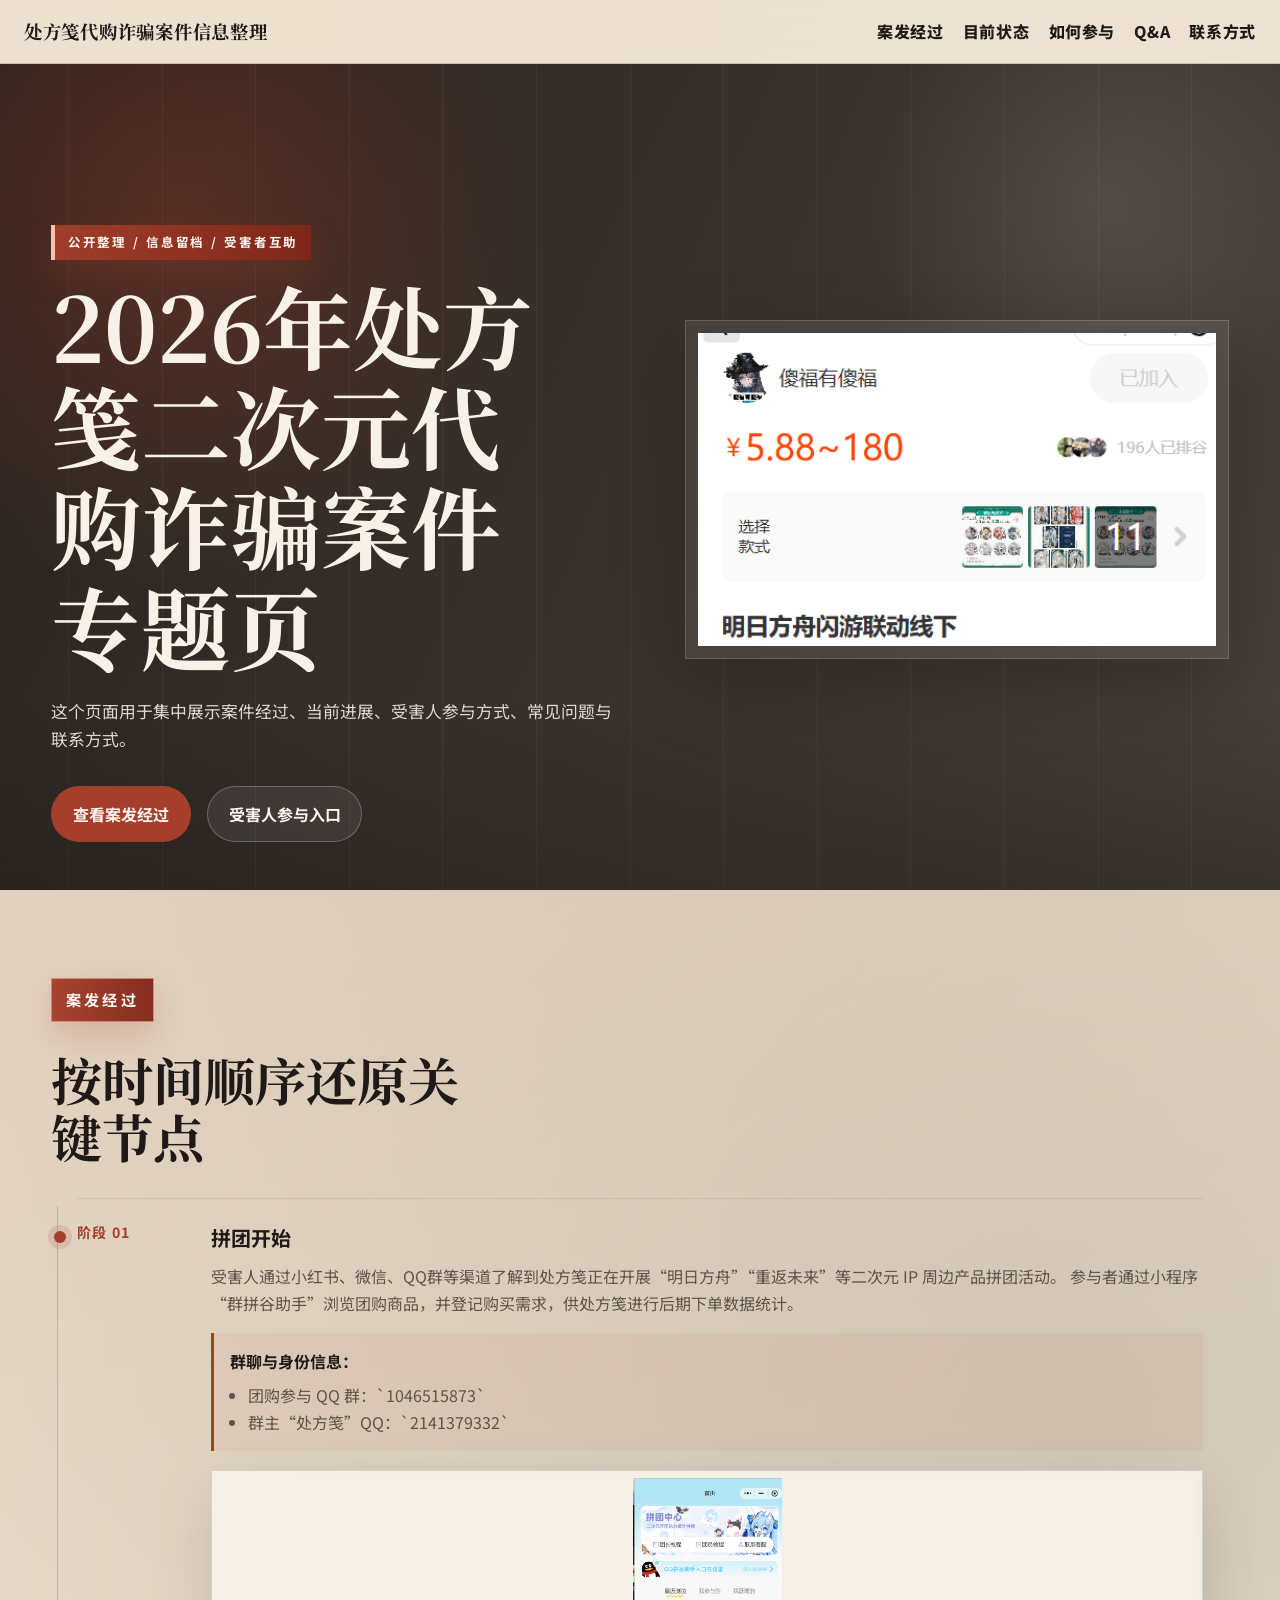
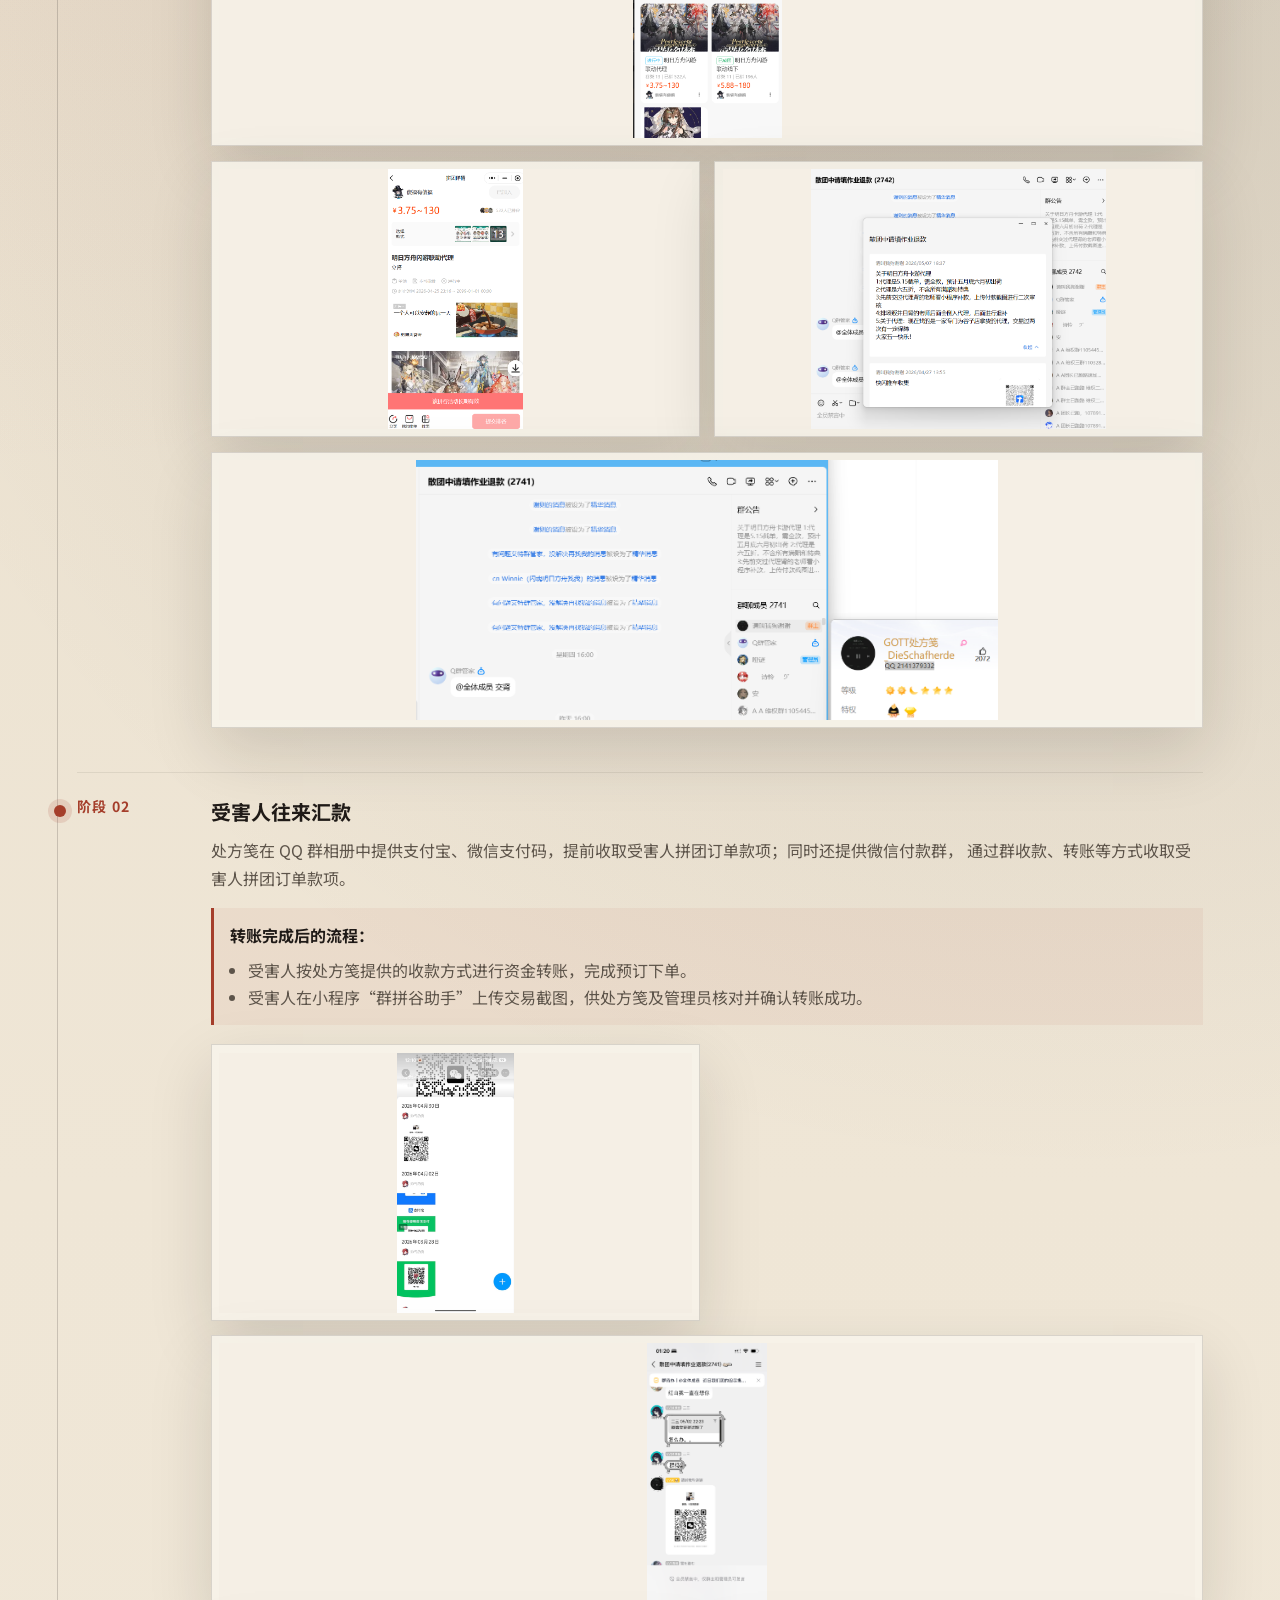
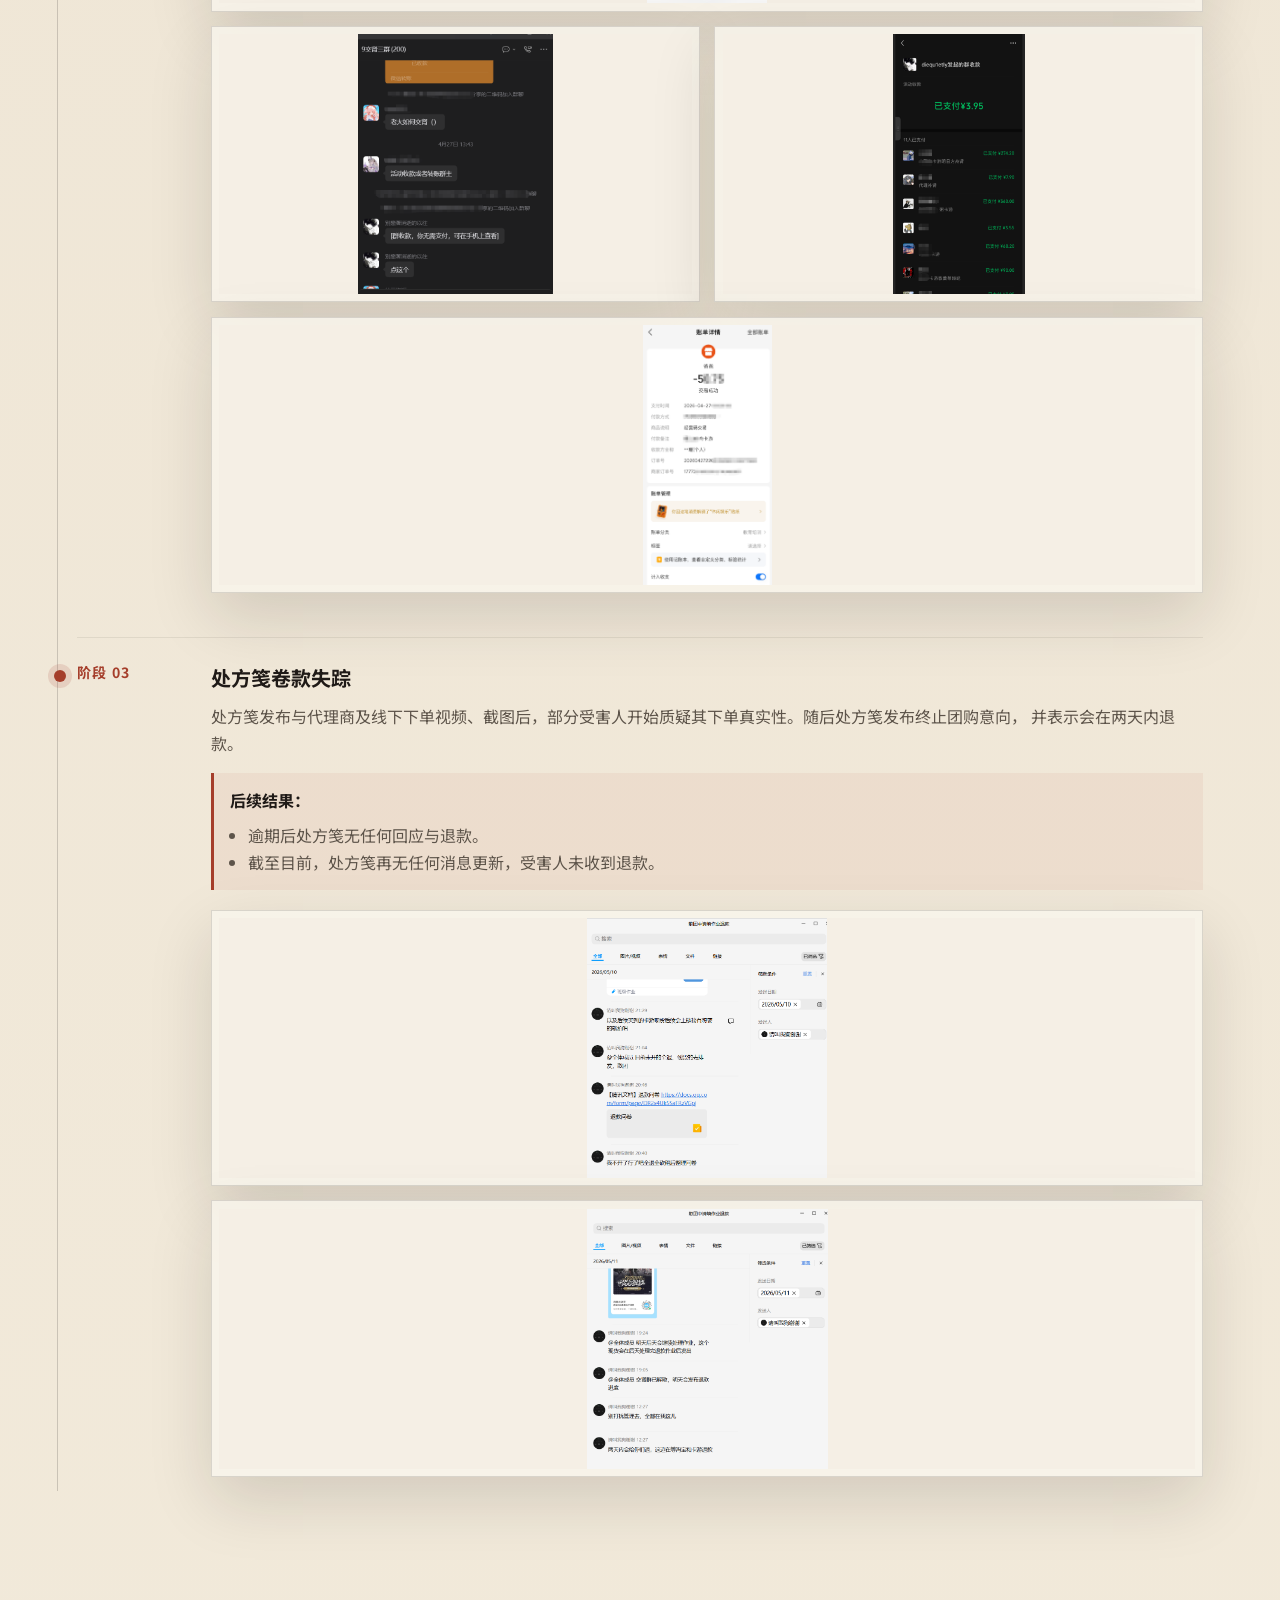
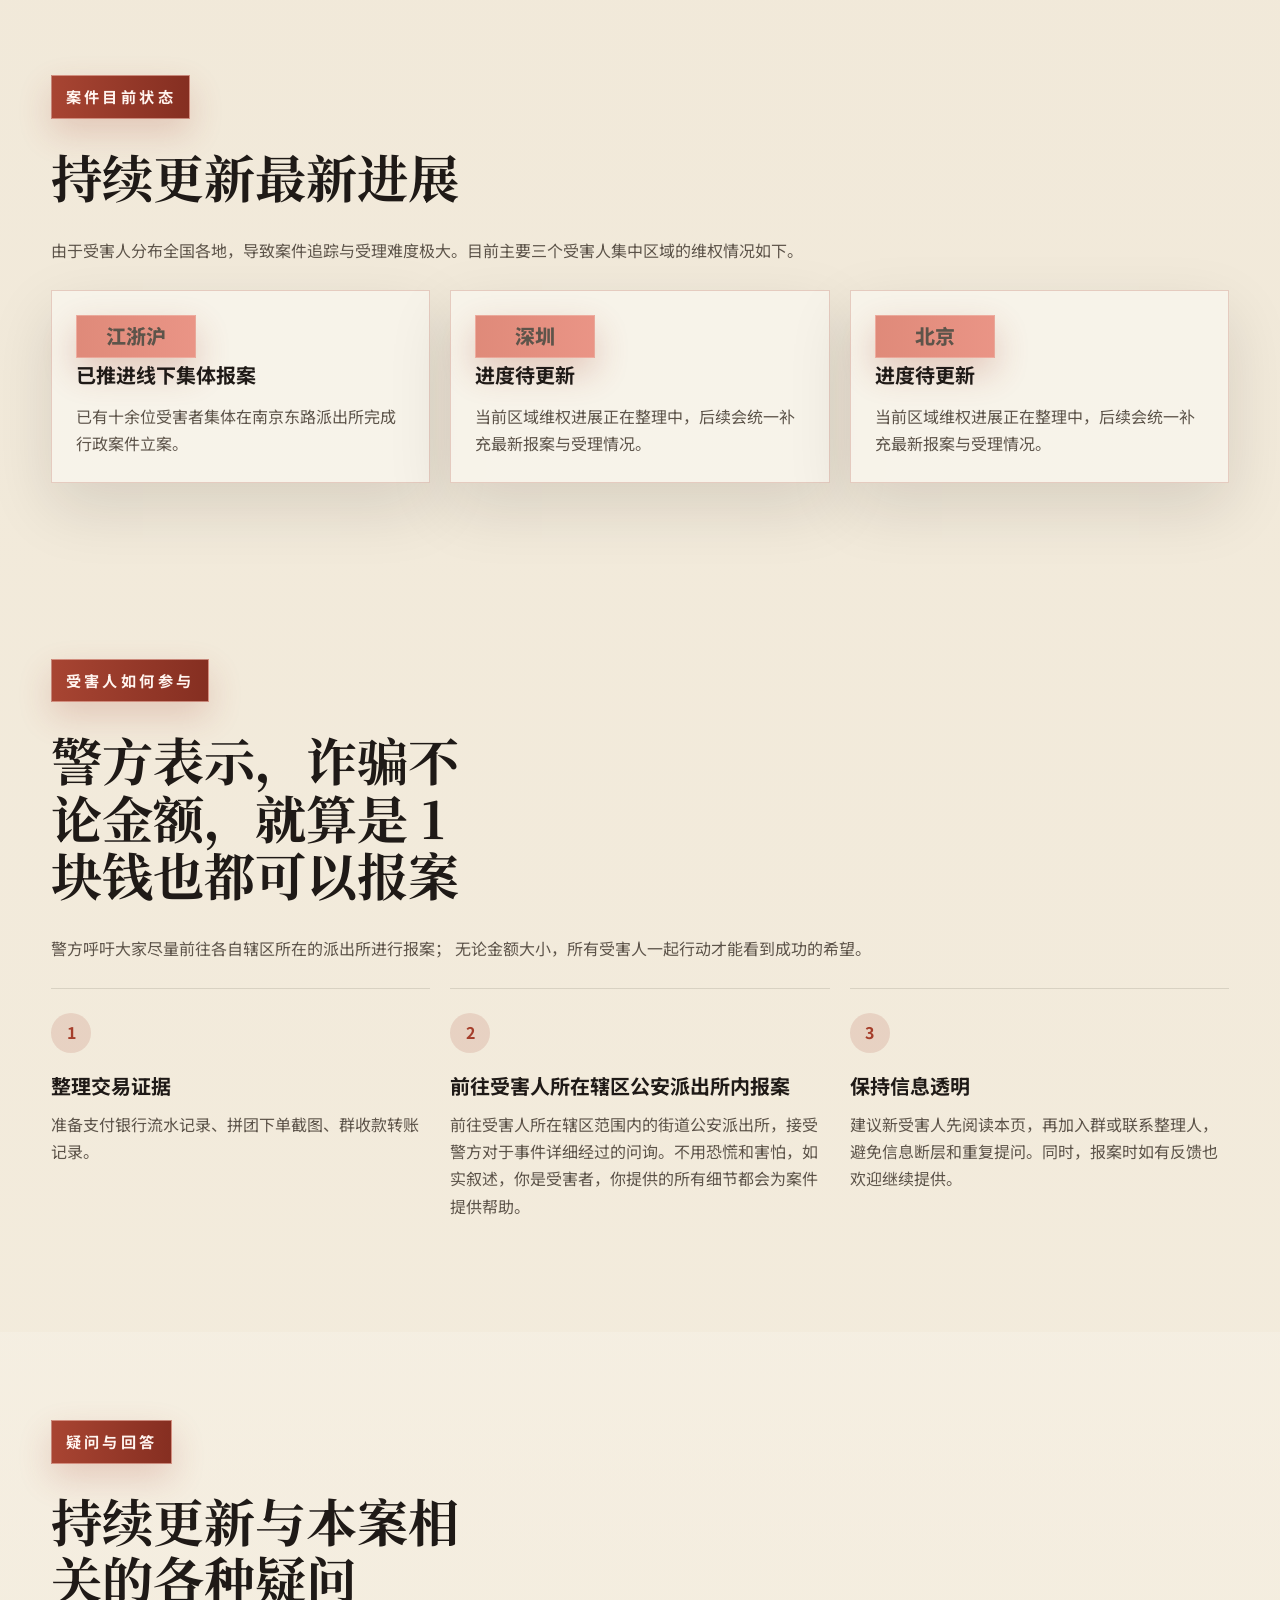
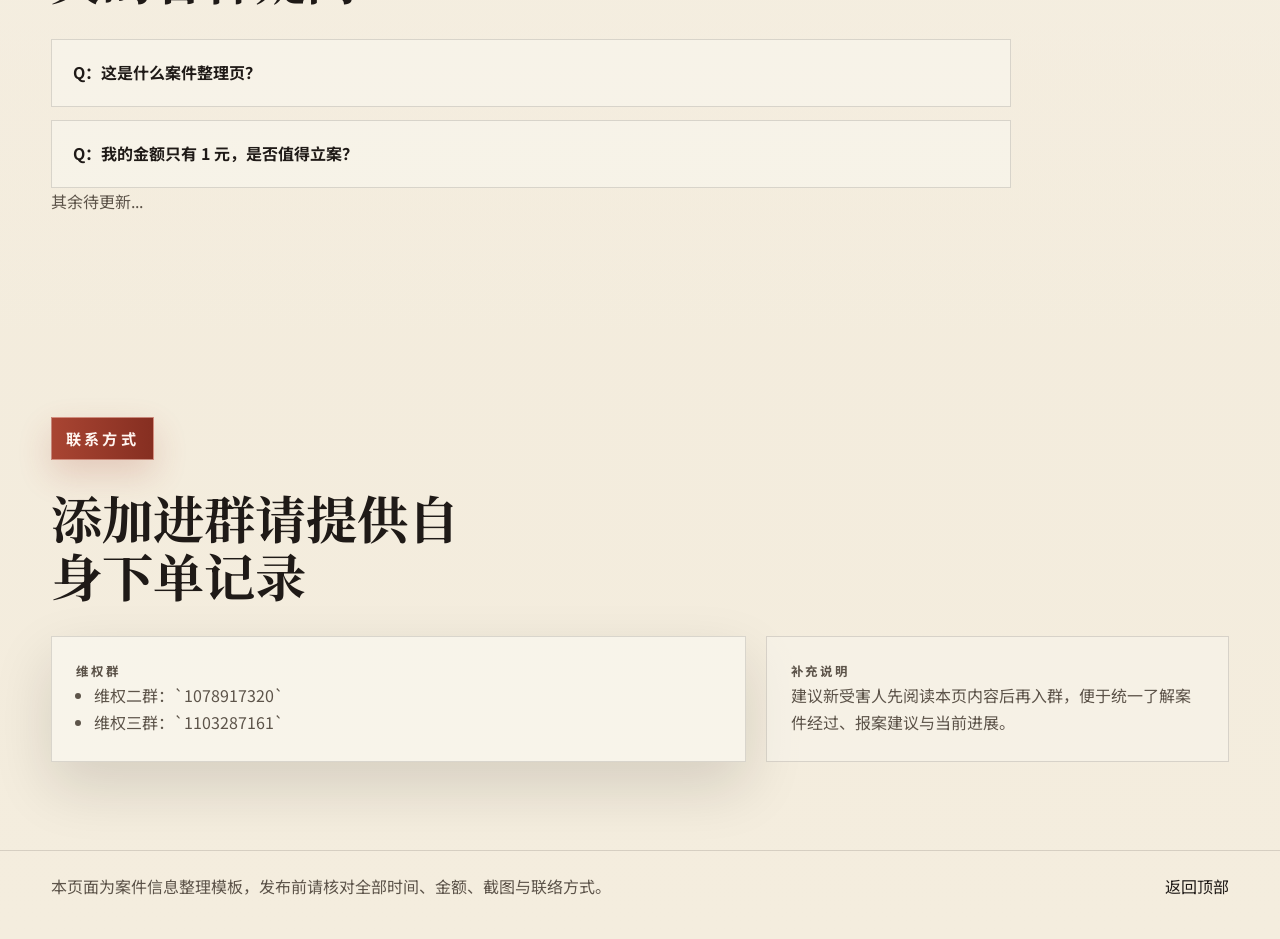
==== index.html @ fe62fe28 "publish case website" ====
<!DOCTYPE html>
<html lang="zh-CN">
<head>
  <meta charset="UTF-8">
  <meta name="viewport" content="width=device-width, initial-scale=1.0">
  <title>2026年处方笺二次元代购诈骗案件专题页</title>
  <meta
    name="description"
    content="用于公开整理案件经过、案件状态、受害人参与方式、常见问题与联系方式的专题网站。"
  >
  <link rel="preconnect" href="https://fonts.googleapis.com">
  <link rel="preconnect" href="https://fonts.gstatic.com" crossorigin>
  <link
    href="https://fonts.googleapis.com/css2?family=Noto+Serif+SC:wght@500;700&family=Noto+Sans+SC:wght@400;500;700&display=swap"
    rel="stylesheet"
  >
  <link rel="stylesheet" href="./styles.css">
</head>
<body>
  <header class="site-header" id="top">
    <a class="brand" href="#hero">处方笺代购诈骗案件信息整理</a>
    <button class="nav-toggle" type="button" aria-expanded="false" aria-controls="site-nav">
      <span></span>
      <span></span>
    </button>
    <nav class="site-nav" id="site-nav" aria-label="主导航">
      <a href="#timeline">案发经过</a>
      <a href="#status">目前状态</a>
      <a href="#join">如何参与</a>
      <a href="#faq">Q&amp;A</a>
      <a href="#contact">联系方式</a>
    </nav>
  </header>

  <main>
    <section class="hero" id="hero">
      <div class="hero-overlay"></div>
      <div class="hero-content">
        <p class="eyebrow eyebrow-highlight">公开整理 / 信息留档 / 受害者互助</p>
        <h1>2026年处方笺二次元代购诈骗案件专题页</h1>
        <p class="hero-text">
          这个页面用于集中展示案件经过、当前进展、受害人参与方式、常见问题与联系方式。
        </p>
        <div class="hero-actions">
          <a class="button button-primary" href="#timeline">查看案发经过</a>
          <a class="button button-secondary" href="#join">受害人参与入口</a>
        </div>
      </div>
      <div class="hero-aside hero-image-wrap">
        <figure class="hero-image-frame">
          <img src="./img/head.png" alt="处方笺代购诈骗案件首页主视觉图">
        </figure>
      </div>
    </section>

    <section class="section" id="timeline">
      <div class="section-head">
        <p class="section-kicker">案发经过</p>
        <h2>按时间顺序还原关键节点</h2>
      </div>
      <div class="timeline">
        <article class="timeline-item">
          <div class="timeline-date">阶段 01</div>
          <div class="timeline-body">
            <h3>拼团开始</h3>
            <p>
              受害人通过小红书、微信、QQ群等渠道了解到处方笺正在开展“明日方舟”“重返未来”等二次元 IP 周边产品拼团活动。
              参与者通过小程序“群拼谷助手”浏览团购商品，并登记购买需求，供处方笺进行后期下单数据统计。
            </p>
            <div class="image-guide">
              <p>群聊与身份信息：</p>
              <ul>
                <li>团购参与 QQ 群：`1046515873`</li>
                <li>群主“处方笺”QQ：`2141379332`</li>
              </ul>
            </div>
            <div class="timeline-gallery">
              <figure class="timeline-figure wide">
                <img src="./img/timeline-stage1-01.png" alt="第一阶段拼团信息截图 1" class="zoomable-image">
              </figure>
              <figure class="timeline-figure">
                <img src="./img/timeline-stage1-01-02.png" alt="第一阶段拼团信息截图 2" class="zoomable-image">
              </figure>
              <figure class="timeline-figure">
                <img src="./img/timeline-stage1-01-03.png" alt="第一阶段拼团信息截图 3" class="zoomable-image">
              </figure>
              <figure class="timeline-figure wide">
                <img src="./img/timeline-stage1-04.png" alt="第一阶段拼团信息截图 4" class="zoomable-image">
              </figure>
            </div>
          </div>
        </article>
        <article class="timeline-item">
          <div class="timeline-date">阶段 02</div>
          <div class="timeline-body">
            <h3>受害人往来汇款</h3>
            <p>
              处方笺在 QQ 群相册中提供支付宝、微信支付码，提前收取受害人拼团订单款项；同时还提供微信付款群，
              通过群收款、转账等方式收取受害人拼团订单款项。
            </p>
            <div class="image-guide">
              <p>转账完成后的流程：</p>
              <ul>
                <li>受害人按处方笺提供的收款方式进行资金转账，完成预订下单。</li>
                <li>受害人在小程序“群拼谷助手”上传交易截图，供处方笺及管理员核对并确认转账成功。</li>
              </ul>
            </div>
            <div class="timeline-gallery">
              <figure class="timeline-figure">
                <img src="./img/timeline-stage2-00.jpg" alt="第二阶段收款方式截图 1" class="zoomable-image">
              </figure>
              <figure class="timeline-figure wide">
                <img src="./img/timeline-stage2-a.png" alt="第二阶段收款方式截图 2" class="zoomable-image">
              </figure>
              <figure class="timeline-figure">
                <img src="./img/timeline-stage2-01.png" alt="第二阶段收款方式截图 3" class="zoomable-image">
              </figure>
              <figure class="timeline-figure">
                <img src="./img/timeline-stage2-02.png" alt="第二阶段收款方式截图 4" class="zoomable-image">
              </figure>
              <figure class="timeline-figure wide">
                <img src="./img/timeline-stage2-03.png" alt="第二阶段收款方式截图 5" class="zoomable-image">
              </figure>
            </div>
          </div>
        </article>
        <article class="timeline-item">
          <div class="timeline-date">阶段 03</div>
          <div class="timeline-body">
            <h3>处方笺卷款失踪</h3>
            <p>
              处方笺发布与代理商及线下下单视频、截图后，部分受害人开始质疑其下单真实性。随后处方笺发布终止团购意向，
              并表示会在两天内退款。
            </p>
            <div class="image-guide">
              <p>后续结果：</p>
              <ul>
                <li>逾期后处方笺无任何回应与退款。</li>
                <li>截至目前，处方笺再无任何消息更新，受害人未收到退款。</li>
              </ul>
            </div>
            <div class="timeline-gallery">
              <figure class="timeline-figure wide">
                <img src="./img/timeline-stage3-01.png" alt="第三阶段说明截图 1" class="zoomable-image">
              </figure>
              <figure class="timeline-figure wide">
                <img src="./img/timeline-stage3-02.png" alt="第三阶段说明截图 2" class="zoomable-image">
              </figure>
            </div>
          </div>
        </article>
      </div>
    </section>

    <section class="section status-section" id="status">
      <div class="section-head">
        <p class="section-kicker">案件目前状态</p>
        <h2>持续更新最新进展</h2>
      </div>
      <p class="status-intro">
        由于受害人分布全国各地，导致案件追踪与受理难度极大。目前主要三个受害人集中区域的维权情况如下。
      </p>
      <div class="status-grid">
        <article class="status-card">
          <p class="status-region">江浙沪</p>
          <h3>已推进线下集体报案</h3>
          <p>已有十余位受害者集体在南京东路派出所完成行政案件立案。</p>
        </article>
        <article class="status-card">
          <p class="status-region">深圳</p>
          <h3>进度待更新</h3>
          <p>当前区域维权进展正在整理中，后续会统一补充最新报案与受理情况。</p>
        </article>
        <article class="status-card">
          <p class="status-region">北京</p>
          <h3>进度待更新</h3>
          <p>当前区域维权进展正在整理中，后续会统一补充最新报案与受理情况。</p>
        </article>
      </div>
    </section>

    <section class="section" id="join">
      <div class="section-head">
        <p class="section-kicker">受害人如何参与</p>
        <h2>警方表示，诈骗不论金额，就算是 1 块钱也都可以报案</h2>
      </div>
      <p class="join-intro">
        警方呼吁大家尽量前往各自辖区所在的派出所进行报案；
        无论金额大小，所有受害人一起行动才能看到成功的希望。
      </p>
      <div class="steps">
        <article class="step-item">
          <span>1</span>
          <h3>整理交易证据</h3>
          <p>准备支付银行流水记录、拼团下单截图、群收款转账记录。</p>
        </article>
        <article class="step-item">
          <span>2</span>
          <h3>前往受害人所在辖区公安派出所内报案</h3>
          <p>前往受害人所在辖区范围内的街道公安派出所，接受警方对于事件详细经过的问询。不用恐慌和害怕，如实叙述，你是受害者，你提供的所有细节都会为案件提供帮助。</p>
        </article>
        <article class="step-item">
          <span>3</span>
          <h3>保持信息透明</h3>
          <p>建议新受害人先阅读本页，再加入群或联系整理人，避免信息断层和重复提问。同时，报案时如有反馈也欢迎继续提供。</p>
        </article>
      </div>
    </section>

    <section class="section faq-section" id="faq">
      <div class="section-head">
        <p class="section-kicker">疑问与回答</p>
        <h2>持续更新与本案相关的各种疑问</h2>
      </div>
      <div class="faq-list">
        <details>
          <summary>Q：这是什么案件整理页？</summary>
          <p>A：这是一个集中整理信息的页面，用来说明案件经过、进展和参与方式，不代替正式法律意见。</p>
        </details>
        <details>
          <summary>Q：我的金额只有 1 元，是否值得立案？</summary>
          <p>A：警方说诈骗不论金额，就算是 1 块钱也都可以，诈骗不论金额都可以行政立案。后续证据充足可以立刑事。</p>
        </details>
      </div>
      <p class="faq-note">其余待更新...</p>
    </section>

    <section class="section contact-section" id="contact">
      <div class="section-head">
        <p class="section-kicker">联系方式</p>
        <h2>添加进群请提供自身下单记录</h2>
      </div>
      <div class="contact-layout">
        <div class="contact-block">
          <p class="contact-label">维权群</p>
          <ul class="contact-list">
            <li>维权二群：`1078917320`</li>
            <li>维权三群：`1103287161`</li>
          </ul>
        </div>
        <div class="contact-block subtle">
          <p class="contact-label">补充说明</p>
          <p>
            建议新受害人先阅读本页内容后再入群，便于统一了解案件经过、报案建议与当前进展。
          </p>
        </div>
      </div>
    </section>
  </main>

  <footer class="site-footer">
    <p>本页面为案件信息整理模板，发布前请核对全部时间、金额、截图与联络方式。</p>
    <a href="#top">返回顶部</a>
  </footer>

  <div class="lightbox" id="lightbox" aria-hidden="true">
    <button class="lightbox-close" type="button" aria-label="关闭图片预览">×</button>
    <img class="lightbox-image" src="" alt="">
  </div>

  <script src="./script.js"></script>
</body>
</html>
---- styles.css ----
:root {
  --bg: #efe6d6;
  --paper: rgba(249, 245, 236, 0.88);
  --paper-strong: #f6f0e4;
  --ink: #1f1a17;
  --muted: #5d544a;
  --line: rgba(31, 26, 23, 0.14);
  --accent: #a53e2b;
  --accent-soft: rgba(165, 62, 43, 0.14);
  --shadow: 0 24px 60px rgba(27, 20, 15, 0.14);
}

* {
  box-sizing: border-box;
}

html {
  scroll-behavior: smooth;
}

body {
  margin: 0;
  font-family: "Noto Sans SC", sans-serif;
  color: var(--ink);
  background:
    radial-gradient(circle at top left, rgba(165, 62, 43, 0.14), transparent 28%),
    radial-gradient(circle at 85% 20%, rgba(31, 26, 23, 0.12), transparent 22%),
    linear-gradient(180deg, #e7dcc8 0%, var(--bg) 38%, #f4edde 100%);
  line-height: 1.7;
}

body.menu-open {
  overflow: hidden;
}

a {
  color: inherit;
  text-decoration: none;
}

.site-header {
  position: sticky;
  top: 0;
  z-index: 20;
  display: flex;
  align-items: center;
  justify-content: space-between;
  padding: 1rem 1.5rem;
  backdrop-filter: blur(16px);
  background: rgba(239, 230, 214, 0.8);
  border-bottom: 1px solid var(--line);
}

.brand {
  font-family: "Noto Serif SC", serif;
  font-size: 1.15rem;
  font-weight: 700;
  letter-spacing: 0.04em;
}

.site-nav {
  display: flex;
  gap: 1.2rem;
  font-size: 1rem;
  color: var(--ink);
}

.site-nav a {
  position: relative;
  font-weight: 800;
  letter-spacing: 0.04em;
}

.site-nav a::after {
  content: "";
  position: absolute;
  left: 0;
  bottom: -0.35rem;
  width: 100%;
  height: 1px;
  background: var(--accent);
  transform: scaleX(0);
  transform-origin: left;
  transition: transform 0.25s ease;
}

.site-nav a:hover::after,
.site-nav a:focus-visible::after {
  transform: scaleX(1);
}

.nav-toggle {
  display: none;
  width: 3rem;
  height: 3rem;
  padding: 0.8rem;
  border: 1px solid var(--line);
  border-radius: 999px;
  background: rgba(246, 240, 228, 0.8);
}

.nav-toggle span {
  display: block;
  width: 100%;
  height: 2px;
  background: var(--ink);
}

.nav-toggle span + span {
  margin-top: 0.45rem;
}

.hero {
  position: relative;
  display: grid;
  grid-template-columns: minmax(0, 1.05fr) minmax(320px, 0.95fr);
  min-height: calc(100svh - 74px);
  padding: 4.5rem 4vw 3rem;
  gap: 2rem;
  overflow: hidden;
}

.hero::before {
  content: "";
  position: absolute;
  inset: 0;
  background:
    radial-gradient(circle at 15% 20%, rgba(165, 62, 43, 0.36), transparent 28%),
    radial-gradient(circle at 85% 18%, rgba(246, 240, 228, 0.1), transparent 18%),
    repeating-linear-gradient(
      90deg,
      rgba(246, 240, 228, 0.05) 0,
      rgba(246, 240, 228, 0.05) 1px,
      transparent 1px,
      transparent 90px
    ),
    linear-gradient(115deg, rgba(31, 26, 23, 0.96), rgba(31, 26, 23, 0.78));
  transform: scale(1.04);
}

.hero-overlay {
  position: absolute;
  inset: auto 0 0;
  height: 12rem;
  background: linear-gradient(180deg, transparent, rgba(31, 26, 23, 0.38));
  z-index: 1;
}

.hero-content,
.hero-aside {
  position: relative;
  z-index: 2;
}

.hero-content {
  align-self: end;
  max-width: 44rem;
  color: #f7f1e8;
}

.eyebrow,
.section-kicker,
.panel-label,
.status-label,
.contact-label {
  margin: 0 0 0.9rem;
  font-size: 0.78rem;
  font-weight: 700;
  letter-spacing: 0.22em;
  text-transform: uppercase;
}

.eyebrow-highlight {
  display: inline-flex;
  align-items: center;
  padding: 0.45rem 0.8rem;
  color: #fff4ef;
  background: linear-gradient(90deg, rgba(165, 62, 43, 0.95), rgba(129, 39, 25, 0.95));
  border-left: 4px solid #f2c2b5;
  box-shadow: 0 14px 34px rgba(165, 62, 43, 0.24);
}

.hero h1,
.section h2 {
  margin: 0;
  font-family: "Noto Serif SC", serif;
  font-weight: 700;
  line-height: 1.12;
}

.hero h1 {
  max-width: 10ch;
  font-size: clamp(2.8rem, 7vw, 5.8rem);
}

.hero-text {
  max-width: 36rem;
  margin: 1.3rem 0 0;
  font-size: 1.05rem;
  color: rgba(247, 241, 232, 0.88);
}

.hero-actions {
  display: flex;
  flex-wrap: wrap;
  gap: 1rem;
  margin-top: 2rem;
}

.button {
  display: inline-flex;
  align-items: center;
  justify-content: center;
  min-height: 3rem;
  padding: 0.85rem 1.3rem;
  border-radius: 999px;
  border: 1px solid transparent;
  font-weight: 700;
  transition:
    transform 0.22s ease,
    background 0.22s ease,
    border-color 0.22s ease;
}

.button:hover,
.button:focus-visible {
  transform: translateY(-2px);
}

.button-primary {
  background: var(--accent);
  color: #fff4ef;
}

.button-secondary {
  background: rgba(255, 255, 255, 0.08);
  color: #fff4ef;
  border-color: rgba(255, 255, 255, 0.24);
}

.hero-aside {
  display: flex;
  align-items: end;
  justify-content: end;
}

.hero-panel ul,
.contact-list {
  margin: 0;
  padding-left: 1.1rem;
}

.hero-image-wrap {
  align-items: center;
}

.hero-image-frame {
  width: min(100%, 34rem);
  margin: 0;
  padding: 0.75rem;
  background: rgba(247, 241, 232, 0.08);
  border: 1px solid rgba(247, 241, 232, 0.18);
  box-shadow: 0 28px 70px rgba(0, 0, 0, 0.22);
  backdrop-filter: blur(10px);
}

.hero-image-frame img {
  display: block;
  width: 100%;
  height: auto;
}

.section {
  padding: 5.5rem 4vw;
}

.section-head {
  display: grid;
  gap: 0.9rem;
  margin-bottom: 2rem;
}

.section-kicker,
.status-label,
.contact-label {
  color: var(--accent);
}

.section-kicker {
  display: inline-flex;
  align-items: center;
  width: fit-content;
  padding: 0.5rem 0.85rem;
  font-size: 0.95rem;
  color: #fff4ef;
  background: linear-gradient(90deg, rgba(165, 62, 43, 0.96), rgba(129, 39, 25, 0.96));
  border: 1px solid rgba(242, 194, 181, 0.6);
  box-shadow: 0 14px 34px rgba(165, 62, 43, 0.2);
}

.section h2 {
  max-width: 14ch;
  font-size: clamp(2rem, 4vw, 3.35rem);
}

.timeline {
  position: relative;
  display: grid;
  gap: 1.35rem;
  max-width: 72rem;
  padding-left: 1.6rem;
}

.timeline::before {
  content: "";
  position: absolute;
  left: 0.35rem;
  top: 0.5rem;
  bottom: 0.5rem;
  width: 1px;
  background: rgba(31, 26, 23, 0.18);
}

.timeline-item {
  position: relative;
  display: grid;
  grid-template-columns: 7rem minmax(0, 1fr);
  gap: 1.4rem;
  padding: 1.4rem 0;
  border-top: 1px solid rgba(31, 26, 23, 0.08);
}

.timeline-item::before {
  content: "";
  position: absolute;
  left: -1.43rem;
  top: 2rem;
  width: 0.75rem;
  height: 0.75rem;
  border-radius: 50%;
  background: var(--accent);
  box-shadow: 0 0 0 6px var(--accent-soft);
}

.timeline-date {
  font-size: 0.88rem;
  font-weight: 700;
  color: var(--accent);
  letter-spacing: 0.1em;
  text-transform: uppercase;
}

.timeline-body h3,
.status-card h3,
.step-item h3 {
  margin: 0 0 0.5rem;
  font-size: 1.25rem;
}

.timeline-body p,
.status-card p,
.step-item p,
.faq-list p,
.contact-block p,
.contact-list,
.site-footer p {
  margin: 0;
  color: var(--muted);
}

.status-intro,
.join-intro,
.faq-note {
  margin: 0 0 1.6rem;
  max-width: 64rem;
  color: var(--muted);
}

.image-guide {
  margin-top: 1rem;
  padding: 0.9rem 1rem;
  background: rgba(165, 62, 43, 0.06);
  border-left: 3px solid var(--accent);
}

.image-guide p {
  margin-bottom: 0.45rem;
  color: var(--ink);
  font-weight: 700;
}

.image-guide ul {
  margin: 0;
  padding-left: 1.1rem;
  color: var(--muted);
}

.timeline-gallery {
  display: grid;
  grid-template-columns: repeat(2, minmax(0, 1fr));
  gap: 0.9rem;
  margin-top: 1.2rem;
}

.timeline-figure {
  margin: 0;
  padding: 0.45rem;
  background: rgba(249, 245, 236, 0.86);
  border: 1px solid var(--line);
  box-shadow: var(--shadow);
}

.timeline-figure.wide {
  grid-column: 1 / -1;
}

.timeline-figure img {
  display: block;
  width: 100%;
  max-height: 260px;
  height: 100%;
  object-fit: contain;
  background: #f5efe5;
  cursor: zoom-in;
}

.lightbox {
  position: fixed;
  inset: 0;
  z-index: 50;
  display: flex;
  align-items: center;
  justify-content: center;
  padding: 1.5rem;
  background: rgba(15, 12, 10, 0.88);
  opacity: 0;
  pointer-events: none;
  transition: opacity 0.2s ease;
}

.lightbox.is-open {
  opacity: 1;
  pointer-events: auto;
}

.lightbox-image {
  display: block;
  max-width: min(1100px, 92vw);
  max-height: 88vh;
  width: auto;
  height: auto;
  box-shadow: 0 30px 80px rgba(0, 0, 0, 0.38);
}

.lightbox-close {
  position: absolute;
  top: 1rem;
  right: 1rem;
  width: 2.8rem;
  height: 2.8rem;
  border: 0;
  border-radius: 999px;
  background: rgba(255, 255, 255, 0.14);
  color: #fff;
  font-size: 1.8rem;
  line-height: 1;
  cursor: pointer;
}

.status-grid,
.steps,
.contact-layout {
  display: grid;
  gap: 1.25rem;
}

.status-grid {
  grid-template-columns: repeat(3, minmax(0, 1fr));
}

.status-card,
.contact-block,
.join-note {
  padding: 1.5rem;
  background: var(--paper);
  border: 1px solid var(--line);
  box-shadow: var(--shadow);
}

.status-card {
  border: 1px solid rgba(165, 62, 43, 0.22);
  box-shadow: 0 24px 60px rgba(27, 20, 15, 0.12);
}

.status-region {
  display: inline-flex;
  align-items: center;
  justify-content: center;
  min-width: 7.5rem;
  margin: 0 0 0.9rem;
  padding: 0.6rem 1rem;
  font-size: 1.25rem;
  font-weight: 800;
  line-height: 1.1;
  color: #ffffff;
  background: linear-gradient(90deg, rgba(222, 133, 117, 0.96), rgba(233, 144, 130, 0.96));
  border: 1px solid rgba(242, 194, 181, 0.55);
  box-shadow: 0 14px 34px rgba(165, 62, 43, 0.24);
}

.status-card h3 {
  margin-bottom: 0.7rem;
  font-size: 1.25rem;
}

.steps {
  grid-template-columns: repeat(3, minmax(0, 1fr));
}

.step-item {
  padding: 1.5rem 0;
  border-top: 1px solid rgba(31, 26, 23, 0.12);
}

.step-item span {
  display: inline-flex;
  align-items: center;
  justify-content: center;
  width: 2.5rem;
  height: 2.5rem;
  margin-bottom: 1rem;
  border-radius: 50%;
  background: var(--accent-soft);
  color: var(--accent);
  font-weight: 700;
}

.faq-section {
  background: linear-gradient(180deg, rgba(246, 240, 228, 0.68), rgba(244, 237, 222, 0.18));
}

.faq-list {
  display: grid;
  gap: 0.85rem;
  max-width: 60rem;
}

.faq-list details {
  padding: 1.2rem 1.3rem;
  background: rgba(249, 245, 236, 0.72);
  border: 1px solid var(--line);
}

.faq-list summary {
  cursor: pointer;
  font-weight: 700;
  list-style: none;
}

.faq-list summary::-webkit-details-marker {
  display: none;
}

.faq-list details p {
  padding-top: 0.8rem;
}

.contact-layout {
  grid-template-columns: 1.2fr 0.8fr;
}

.contact-block.subtle {
  background: rgba(249, 245, 236, 0.58);
  box-shadow: none;
}

.site-footer {
  display: flex;
  align-items: center;
  justify-content: space-between;
  gap: 1rem;
  padding: 1.4rem 4vw 2.4rem;
  border-top: 1px solid var(--line);
}

.reveal {
  opacity: 0;
  transform: translateY(24px);
  transition:
    opacity 0.7s ease,
    transform 0.7s ease;
}

.reveal.is-visible {
  opacity: 1;
  transform: translateY(0);
}

@media (max-width: 980px) {
  .hero,
  .status-grid,
  .steps,
  .contact-layout {
    grid-template-columns: 1fr;
  }

  .hero {
    min-height: auto;
    padding-top: 3rem;
  }

  .hero h1,
  .section h2 {
    max-width: none;
  }
}

@media (max-width: 760px) {
  .site-header {
    padding: 0.9rem 1rem;
  }

  .nav-toggle {
    display: inline-block;
  }

  .site-nav {
    position: absolute;
    top: calc(100% + 0.5rem);
    left: 1rem;
    right: 1rem;
    display: grid;
    gap: 0.9rem;
    padding: 1rem;
    background: rgba(246, 240, 228, 0.96);
    border: 1px solid var(--line);
    box-shadow: var(--shadow);
    opacity: 0;
    pointer-events: none;
    transform: translateY(-10px);
    transition:
      opacity 0.25s ease,
      transform 0.25s ease;
  }

  .site-nav.is-open {
    opacity: 1;
    pointer-events: auto;
    transform: translateY(0);
  }

  .hero {
    padding-inline: 1rem;
  }

  .section {
    padding: 4rem 1rem;
  }

  .timeline {
    padding-left: 1.2rem;
  }

  .timeline-item {
    grid-template-columns: 1fr;
    gap: 0.6rem;
  }

  .timeline-gallery {
    grid-template-columns: 1fr;
  }

  .timeline-figure.wide {
    grid-column: auto;
  }

  .timeline-figure img {
    max-height: 220px;
  }

  .site-footer {
    align-items: flex-start;
    flex-direction: column;
    padding-inline: 1rem;
  }
}
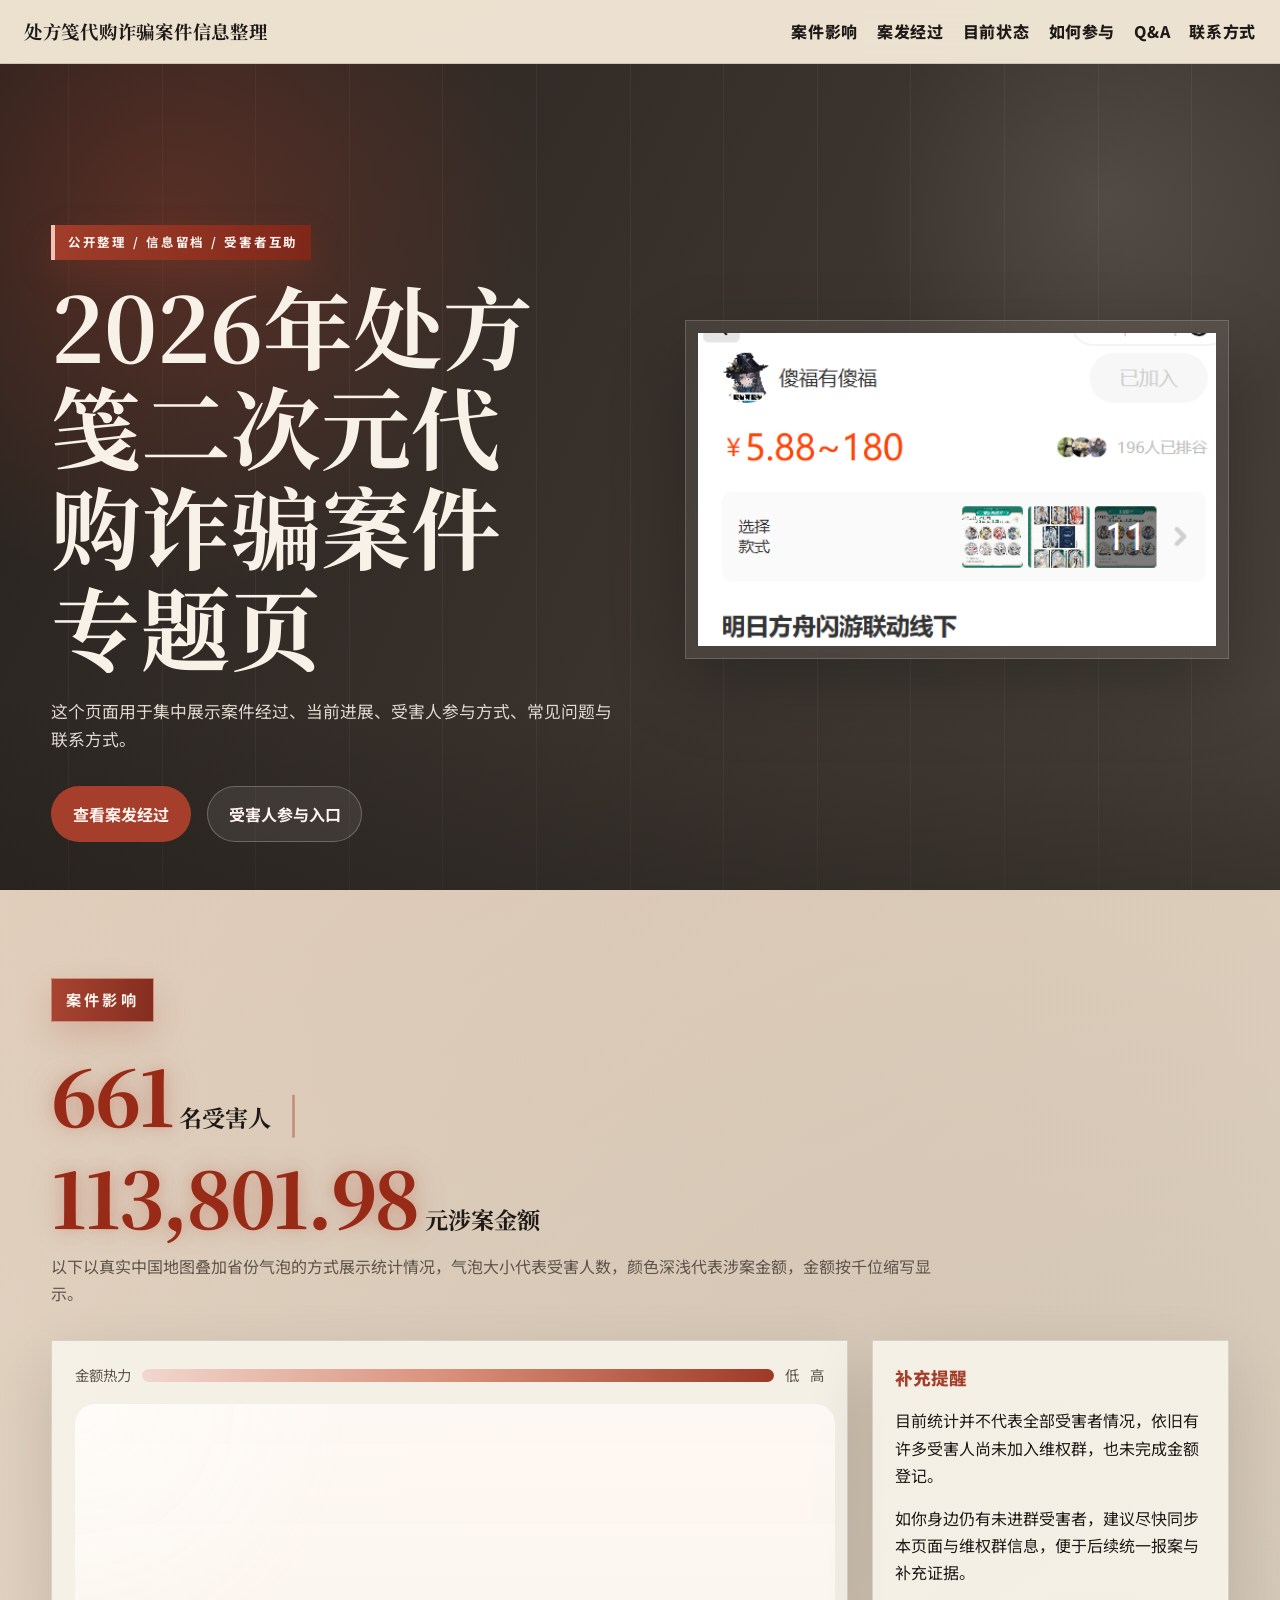
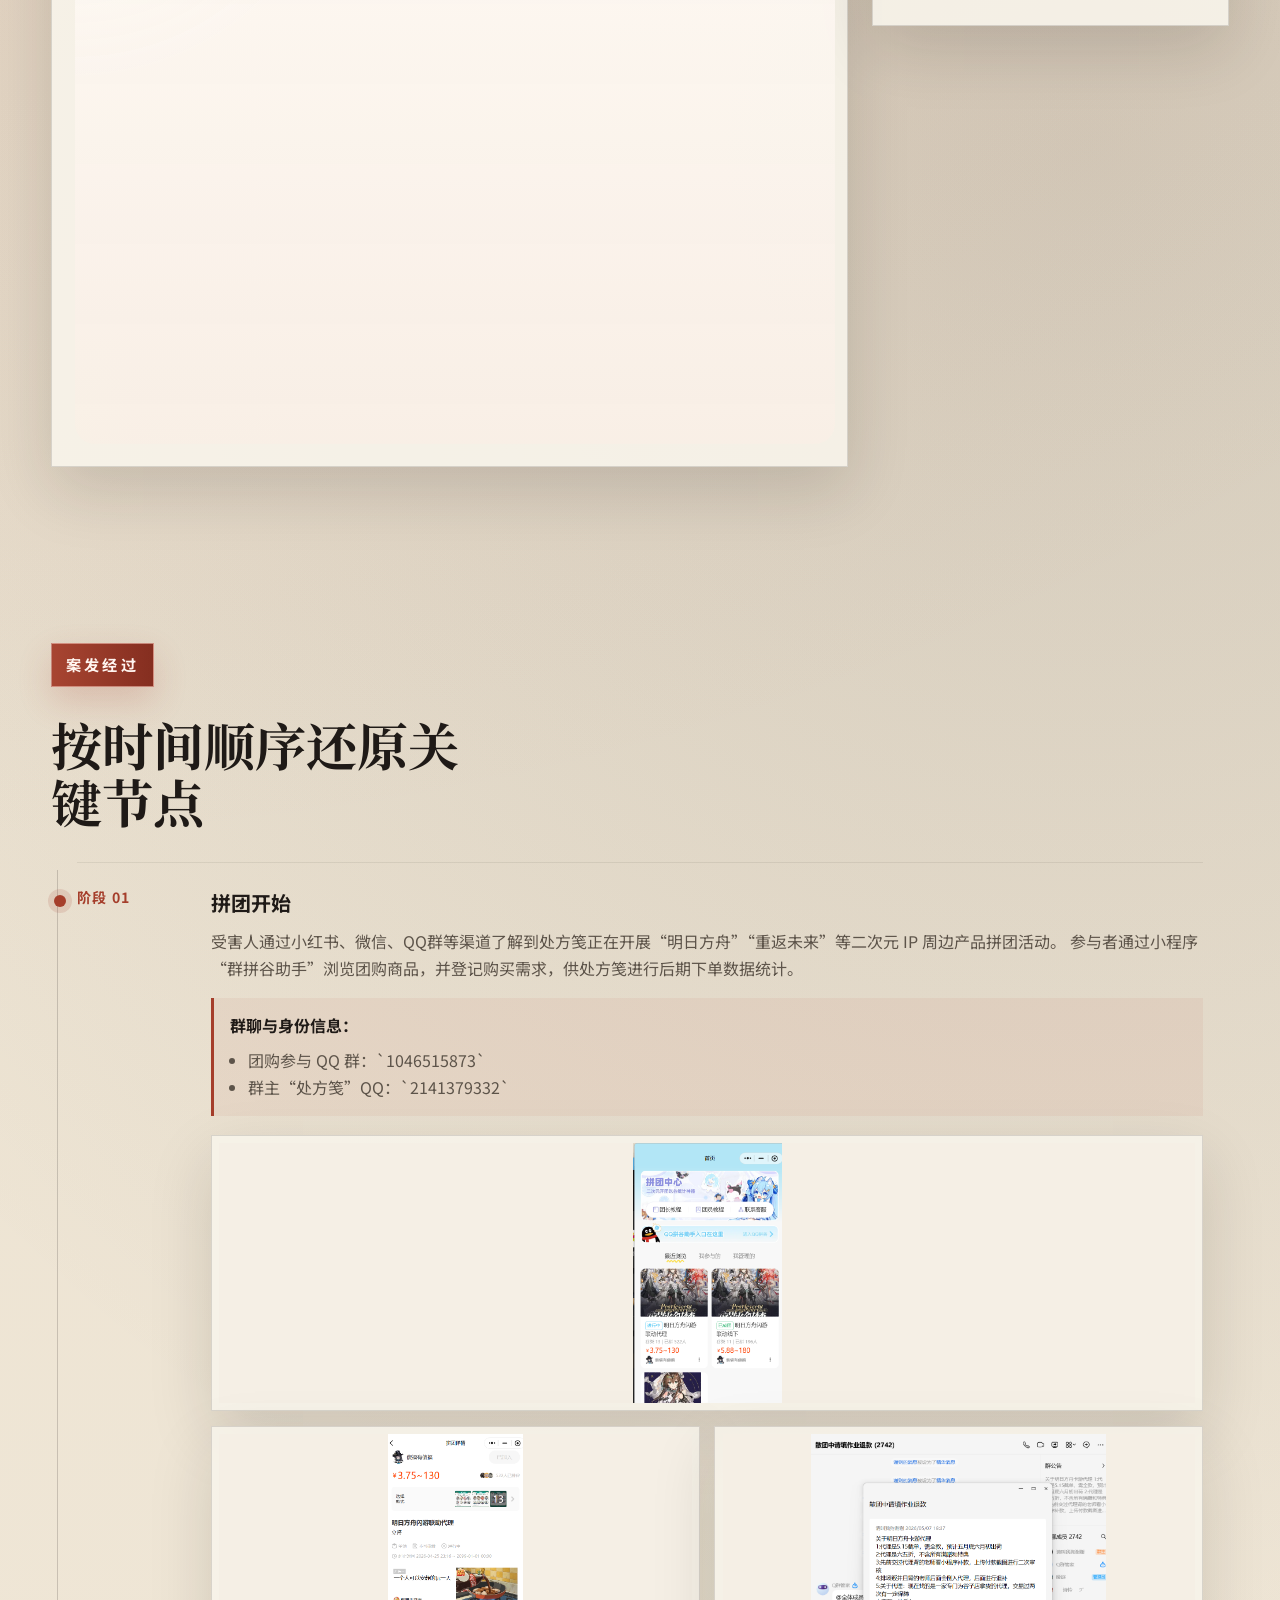
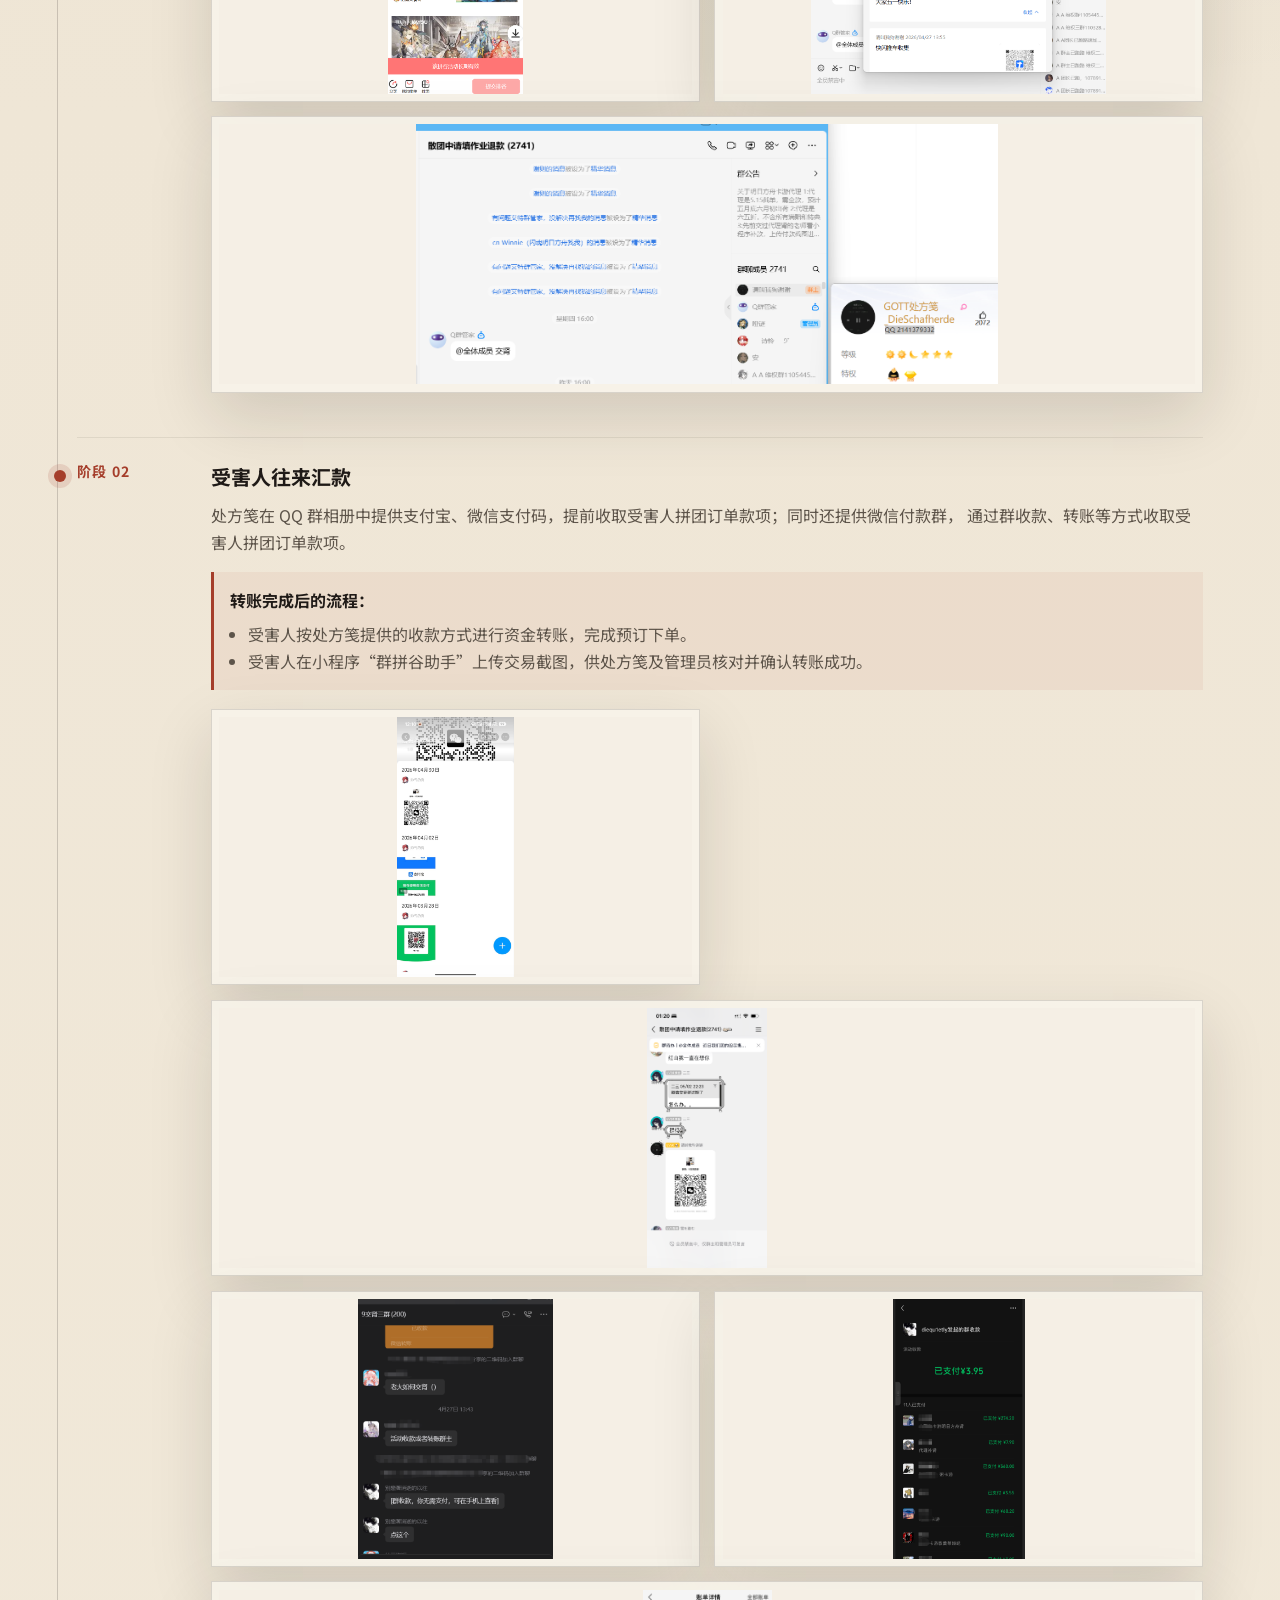
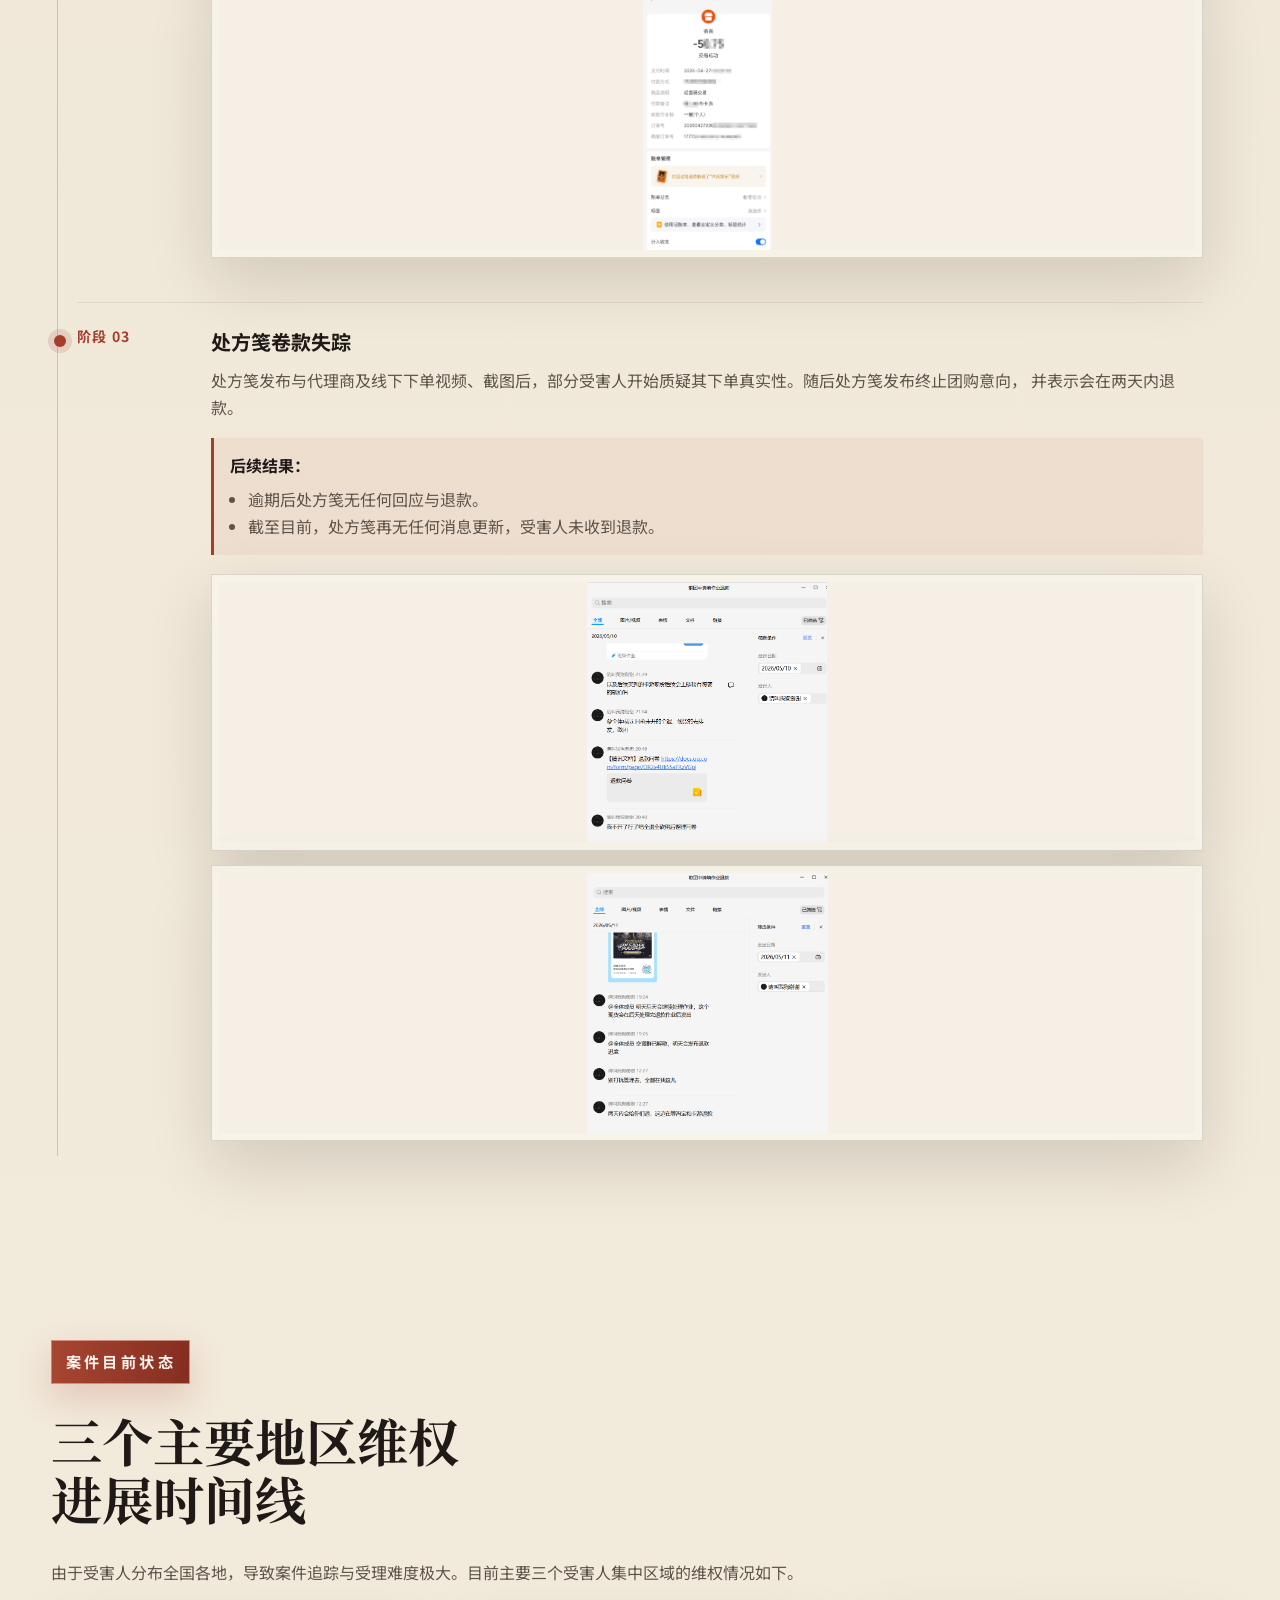
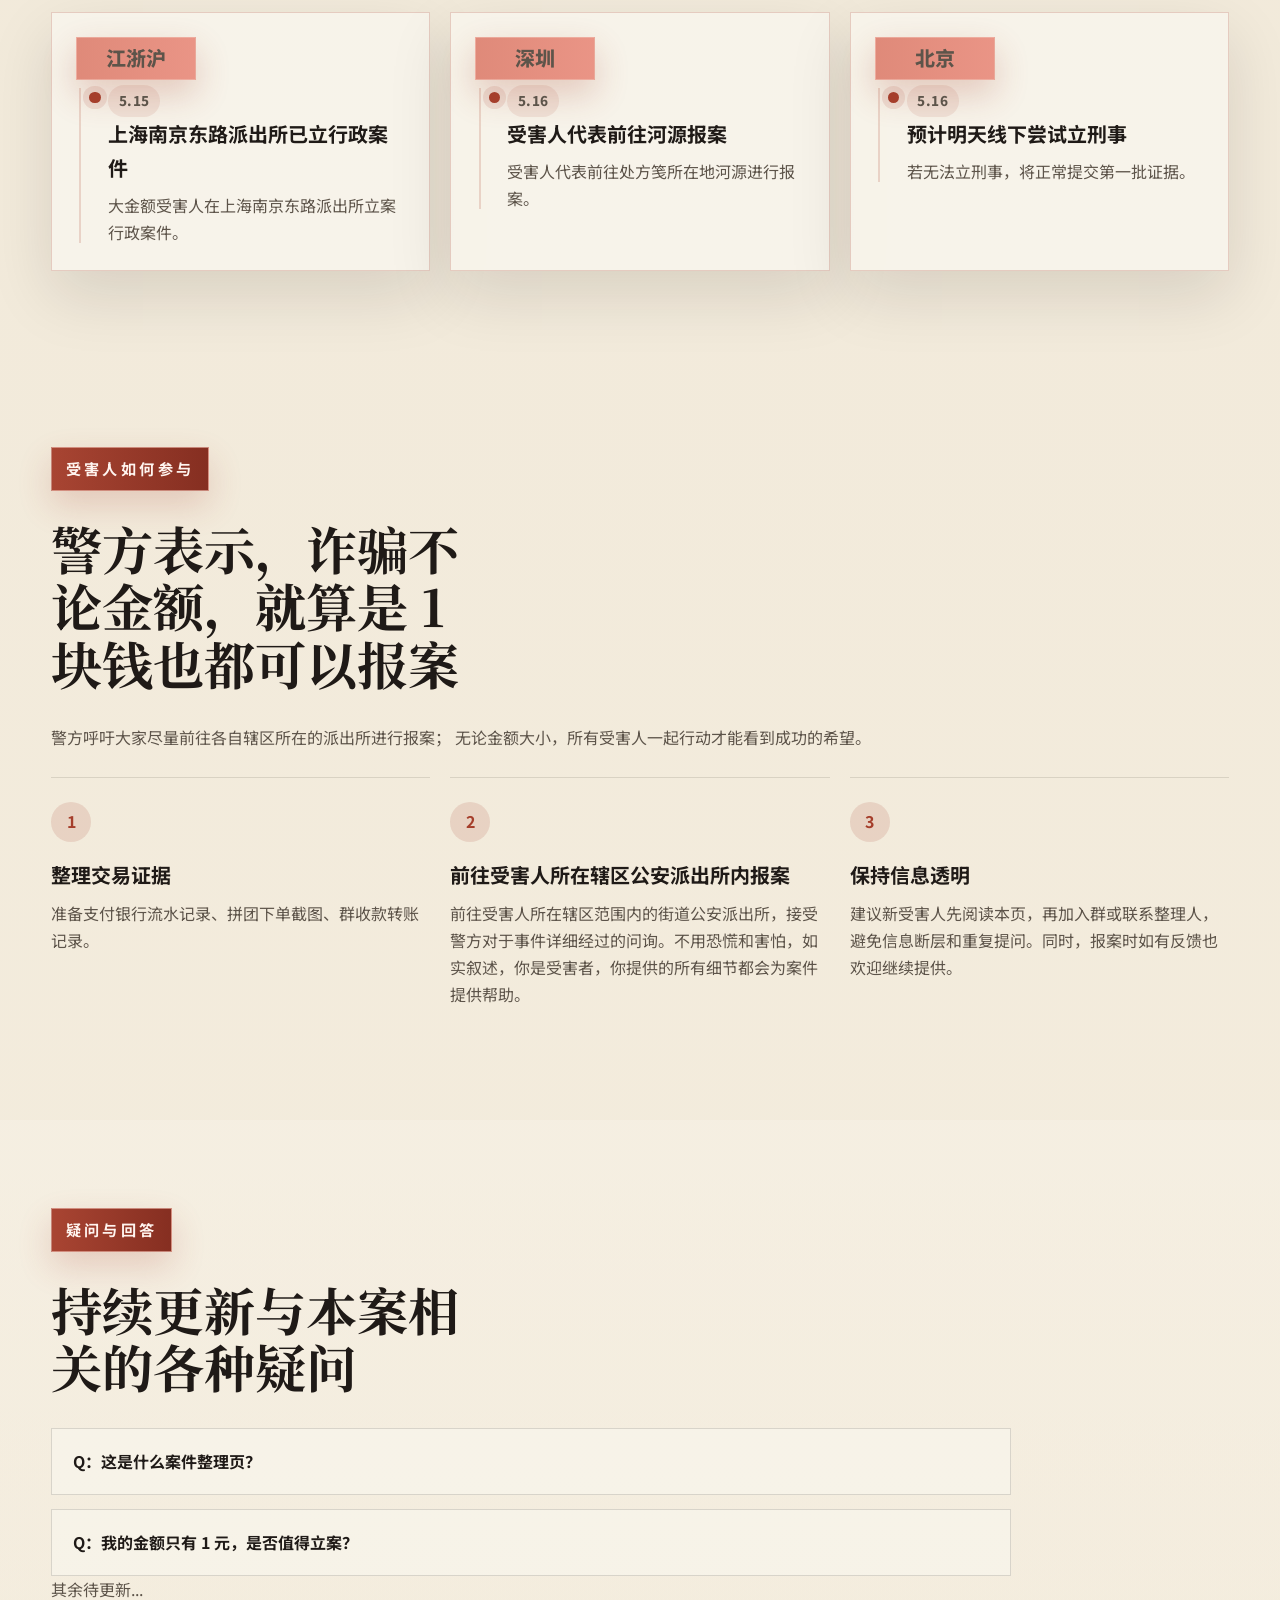
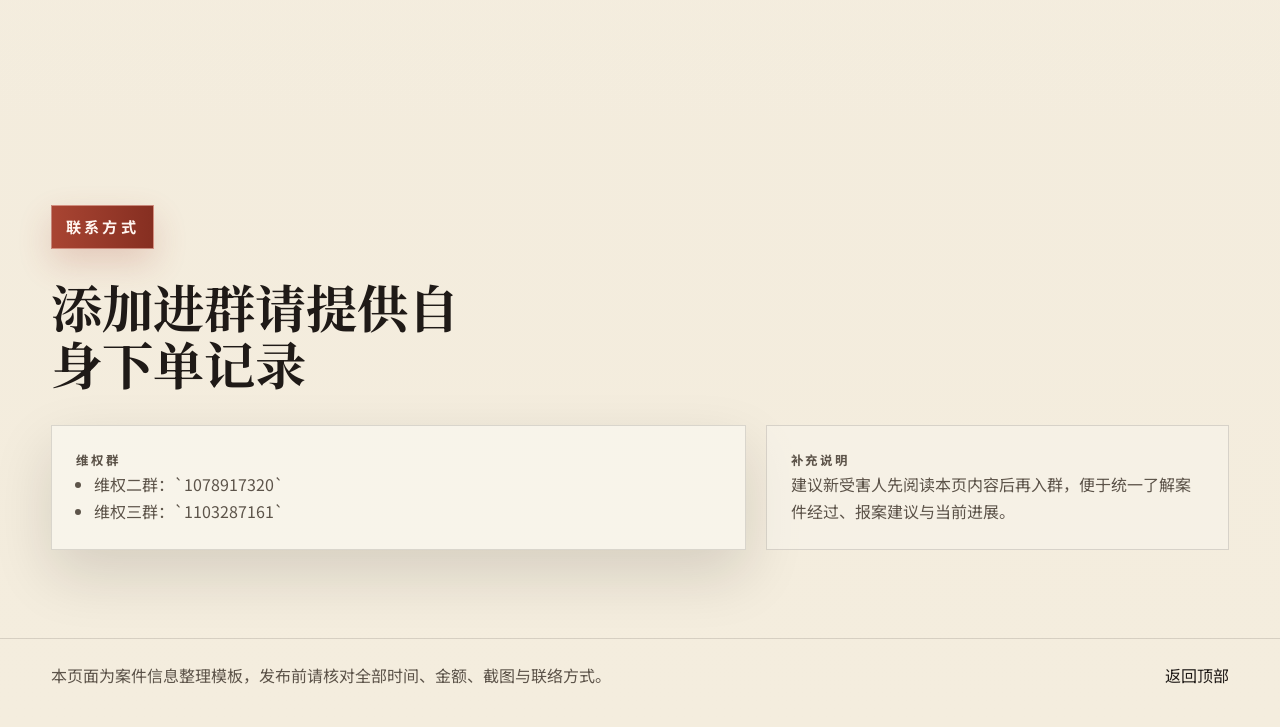
==== commit 9e9ebced: "add china impact map" ====
--- a/index.html
+++ b/index.html
@@ -15,6 +15,8 @@
     rel="stylesheet"
   >
   <link rel="stylesheet" href="./styles.css">
+  <script src="https://cdn.jsdelivr.net/npm/echarts@5/dist/echarts.min.js"></script>
+  <script src="https://cdn.jsdelivr.net/npm/echarts-maps@1.1.0/china.js"></script>
 </head>
 <body>
   <header class="site-header" id="top">
@@ -24,6 +26,7 @@
       <span></span>
     </button>
     <nav class="site-nav" id="site-nav" aria-label="主导航">
+      <a href="#impact">案件影响</a>
       <a href="#timeline">案发经过</a>
       <a href="#status">目前状态</a>
       <a href="#join">如何参与</a>
@@ -50,6 +53,40 @@
         <figure class="hero-image-frame">
           <img src="./img/head.png" alt="处方笺代购诈骗案件首页主视觉图">
         </figure>
+      </div>
+    </section>
+
+    <section class="section impact-section" id="impact">
+      <div class="section-head impact-head">
+        <p class="section-kicker">案件影响</p>
+        <h2 class="impact-title">
+          <span class="impact-stat">
+            <span class="impact-stat-value glow-number">661</span>
+            <span class="impact-stat-unit">名受害人</span>
+          </span>
+          <span class="impact-stat-divider">|</span>
+          <span class="impact-stat">
+            <span class="impact-stat-value glow-number">113,801.98</span>
+            <span class="impact-stat-unit">元涉案金额</span>
+          </span>
+        </h2>
+        <p class="impact-subtitle">以下以真实中国地图叠加省份气泡的方式展示统计情况，气泡大小代表受害人数，颜色深浅代表涉案金额，金额按千位缩写显示。</p>
+      </div>
+      <div class="impact-layout">
+        <div class="impact-map-wrap">
+          <div class="impact-legend">
+            <span>金额热力</span>
+            <div class="impact-legend-bar"></div>
+            <span>低</span>
+            <span>高</span>
+          </div>
+          <div class="impact-map" id="impact-map" aria-label="中国各省份受害人分布及金额热力图"></div>
+        </div>
+        <aside class="impact-note">
+          <p class="impact-note-title">补充提醒</p>
+          <p>目前统计并不代表全部受害者情况，依旧有许多受害人尚未加入维权群，也未完成金额登记。</p>
+          <p>如你身边仍有未进群受害者，建议尽快同步本页面与维权群信息，便于后续统一报案与补充证据。</p>
+        </aside>
       </div>
     </section>
 
@@ -155,7 +192,7 @@
     <section class="section status-section" id="status">
       <div class="section-head">
         <p class="section-kicker">案件目前状态</p>
-        <h2>持续更新最新进展</h2>
+        <h2>三个主要地区维权进展时间线</h2>
       </div>
       <p class="status-intro">
         由于受害人分布全国各地，导致案件追踪与受理难度极大。目前主要三个受害人集中区域的维权情况如下。
@@ -163,18 +200,39 @@
       <div class="status-grid">
         <article class="status-card">
           <p class="status-region">江浙沪</p>
-          <h3>已推进线下集体报案</h3>
-          <p>已有十余位受害者集体在南京东路派出所完成行政案件立案。</p>
+          <div class="status-timeline">
+            <div class="status-point">
+              <p class="status-date">5.15</p>
+              <div class="status-content">
+                <h3>上海南京东路派出所已立行政案件</h3>
+                <p>大金额受害人在上海南京东路派出所立案行政案件。</p>
+              </div>
+            </div>
+          </div>
         </article>
         <article class="status-card">
           <p class="status-region">深圳</p>
-          <h3>进度待更新</h3>
-          <p>当前区域维权进展正在整理中，后续会统一补充最新报案与受理情况。</p>
+          <div class="status-timeline">
+            <div class="status-point">
+              <p class="status-date">5.16</p>
+              <div class="status-content">
+                <h3>受害人代表前往河源报案</h3>
+                <p>受害人代表前往处方笺所在地河源进行报案。</p>
+              </div>
+            </div>
+          </div>
         </article>
         <article class="status-card">
           <p class="status-region">北京</p>
-          <h3>进度待更新</h3>
-          <p>当前区域维权进展正在整理中，后续会统一补充最新报案与受理情况。</p>
+          <div class="status-timeline">
+            <div class="status-point">
+              <p class="status-date">5.16</p>
+              <div class="status-content">
+                <h3>预计明天线下尝试立刑事</h3>
+                <p>若无法立刑事，将正常提交第一批证据。</p>
+              </div>
+            </div>
+          </div>
         </article>
       </div>
     </section>
--- a/styles.css
+++ b/styles.css
@@ -303,6 +303,150 @@
   font-size: clamp(2rem, 4vw, 3.35rem);
 }
 
+.impact-head h2 {
+  max-width: 18ch;
+}
+
+.impact-title {
+  display: flex;
+  flex-wrap: wrap;
+  align-items: baseline;
+  gap: 1rem;
+  max-width: none;
+}
+
+.impact-stat {
+  display: inline-flex;
+  align-items: baseline;
+  gap: 0.45rem;
+}
+
+.impact-stat-divider {
+  font-size: clamp(1.5rem, 3vw, 2.8rem);
+  font-weight: 700;
+  color: rgba(165, 62, 43, 0.45);
+}
+
+.impact-stat-value {
+  font-size: clamp(2.6rem, 6vw, 5.4rem);
+  font-weight: 800;
+  letter-spacing: -0.03em;
+  color: #982b17;
+}
+
+.impact-stat-unit {
+  font-size: clamp(1rem, 2vw, 1.45rem);
+  font-weight: 700;
+  color: var(--ink);
+}
+
+.glow-number {
+  position: relative;
+  text-shadow:
+    0 0 10px rgba(210, 105, 85, 0.18),
+    0 0 22px rgba(165, 62, 43, 0.22),
+    0 0 42px rgba(165, 62, 43, 0.12);
+  animation: pulseGlow 2.8s ease-in-out infinite, sheenShift 4.4s linear infinite;
+}
+
+.glow-number::after {
+  content: "";
+  position: absolute;
+  inset: -6% -3%;
+  background: linear-gradient(110deg, transparent 20%, rgba(255, 255, 255, 0.55) 45%, transparent 70%);
+  transform: translateX(-140%);
+  mix-blend-mode: screen;
+  pointer-events: none;
+  animation: sweepLight 3.2s ease-in-out infinite;
+}
+
+.impact-subtitle {
+  margin: 0;
+  max-width: 56rem;
+  color: var(--muted);
+}
+
+.impact-layout {
+  display: grid;
+  grid-template-columns: minmax(0, 1.45fr) minmax(260px, 0.65fr);
+  gap: 1.5rem;
+  align-items: start;
+}
+
+.impact-map-wrap,
+.impact-note {
+  padding: 1.4rem;
+  background: var(--paper);
+  border: 1px solid var(--line);
+  box-shadow: var(--shadow);
+}
+
+.impact-map-wrap {
+  overflow-x: auto;
+}
+
+.impact-legend {
+  display: flex;
+  align-items: center;
+  gap: 0.7rem;
+  margin-bottom: 1rem;
+  font-size: 0.9rem;
+  color: var(--muted);
+}
+
+.impact-legend-bar {
+  flex: 1;
+  min-width: 8rem;
+  height: 0.8rem;
+  border-radius: 999px;
+  background: linear-gradient(90deg, #f1d7cd, #d88d78, #9e3928);
+}
+
+.impact-map {
+  position: relative;
+  min-width: 760px;
+  min-height: 640px;
+  border-radius: 20px;
+  background:
+    radial-gradient(circle at top left, rgba(255, 255, 255, 0.4), transparent 28%),
+    linear-gradient(180deg, rgba(255, 250, 246, 0.85), rgba(248, 239, 229, 0.82));
+}
+
+.province-tile {
+  display: none;
+}
+
+.province-name {
+  margin: 0;
+  font-size: 0.82rem;
+  font-weight: 800;
+  letter-spacing: 0.05em;
+}
+
+.province-count {
+  margin: 0.35rem 0 0;
+  font-size: 1.18rem;
+  font-weight: 800;
+  line-height: 1;
+}
+
+.province-meta {
+  margin: 0.35rem 0 0;
+  font-size: 0.76rem;
+  opacity: 0.92;
+}
+
+.impact-note-title {
+  margin: 0 0 0.8rem;
+  font-size: 1.1rem;
+  font-weight: 800;
+  color: var(--accent);
+}
+
+.impact-note p + p {
+  margin-top: 0.9rem;
+}
+
 .timeline {
   position: relative;
   display: grid;
@@ -513,6 +657,99 @@
   font-size: 1.25rem;
 }
 
+.status-timeline {
+  position: relative;
+  margin-top: 0.3rem;
+  padding-left: 1rem;
+}
+
+.status-timeline::before {
+  content: "";
+  position: absolute;
+  left: 0.2rem;
+  top: 0.2rem;
+  bottom: 0.2rem;
+  width: 2px;
+  background: rgba(165, 62, 43, 0.18);
+}
+
+.status-point {
+  position: relative;
+  padding-left: 1rem;
+}
+
+.status-point::before {
+  content: "";
+  position: absolute;
+  left: -0.18rem;
+  top: 0.45rem;
+  width: 0.7rem;
+  height: 0.7rem;
+  border-radius: 50%;
+  background: var(--accent);
+  box-shadow: 0 0 0 6px rgba(165, 62, 43, 0.12);
+}
+
+.status-point.pending::before {
+  background: #8a8179;
+  box-shadow: 0 0 0 6px rgba(138, 129, 121, 0.12);
+}
+
+.status-date {
+  display: inline-flex;
+  align-items: center;
+  margin: 0 0 0.65rem;
+  padding: 0.28rem 0.65rem;
+  border-radius: 999px;
+  background: rgba(165, 62, 43, 0.1);
+  color: var(--accent);
+  font-size: 0.84rem;
+  font-weight: 800;
+  letter-spacing: 0.04em;
+}
+
+.status-content h3 {
+  margin: 0 0 0.45rem;
+}
+
+@keyframes pulseGlow {
+  0%,
+  100% {
+    opacity: 0.92;
+    text-shadow:
+      0 0 10px rgba(210, 105, 85, 0.16),
+      0 0 22px rgba(165, 62, 43, 0.18),
+      0 0 42px rgba(165, 62, 43, 0.1);
+  }
+  50% {
+    opacity: 1;
+    text-shadow:
+      0 0 12px rgba(210, 105, 85, 0.28),
+      0 0 30px rgba(165, 62, 43, 0.3),
+      0 0 54px rgba(165, 62, 43, 0.16);
+  }
+}
+
+@keyframes sweepLight {
+  0% {
+    transform: translateX(-140%);
+  }
+  55%,
+  100% {
+    transform: translateX(140%);
+  }
+}
+
+@keyframes sheenShift {
+  0%,
+  100% {
+    filter: saturate(1) brightness(1);
+  }
+  50% {
+    filter: saturate(1.08) brightness(1.06);
+  }
+}
+
 .steps {
   grid-template-columns: repeat(3, minmax(0, 1fr));
 }
@@ -598,6 +835,7 @@
 
 @media (max-width: 980px) {
   .hero,
+  .impact-layout,
   .status-grid,
   .steps,
   .contact-layout {
@@ -612,6 +850,10 @@
   .hero h1,
   .section h2 {
     max-width: none;
+  }
+
+  .impact-title {
+    gap: 0.6rem;
   }
 }
 
@@ -678,6 +920,11 @@
     max-height: 220px;
   }
 
+  .impact-map {
+    min-width: 620px;
+    min-height: 760px;
+  }
+
   .site-footer {
     align-items: flex-start;
     flex-direction: column;
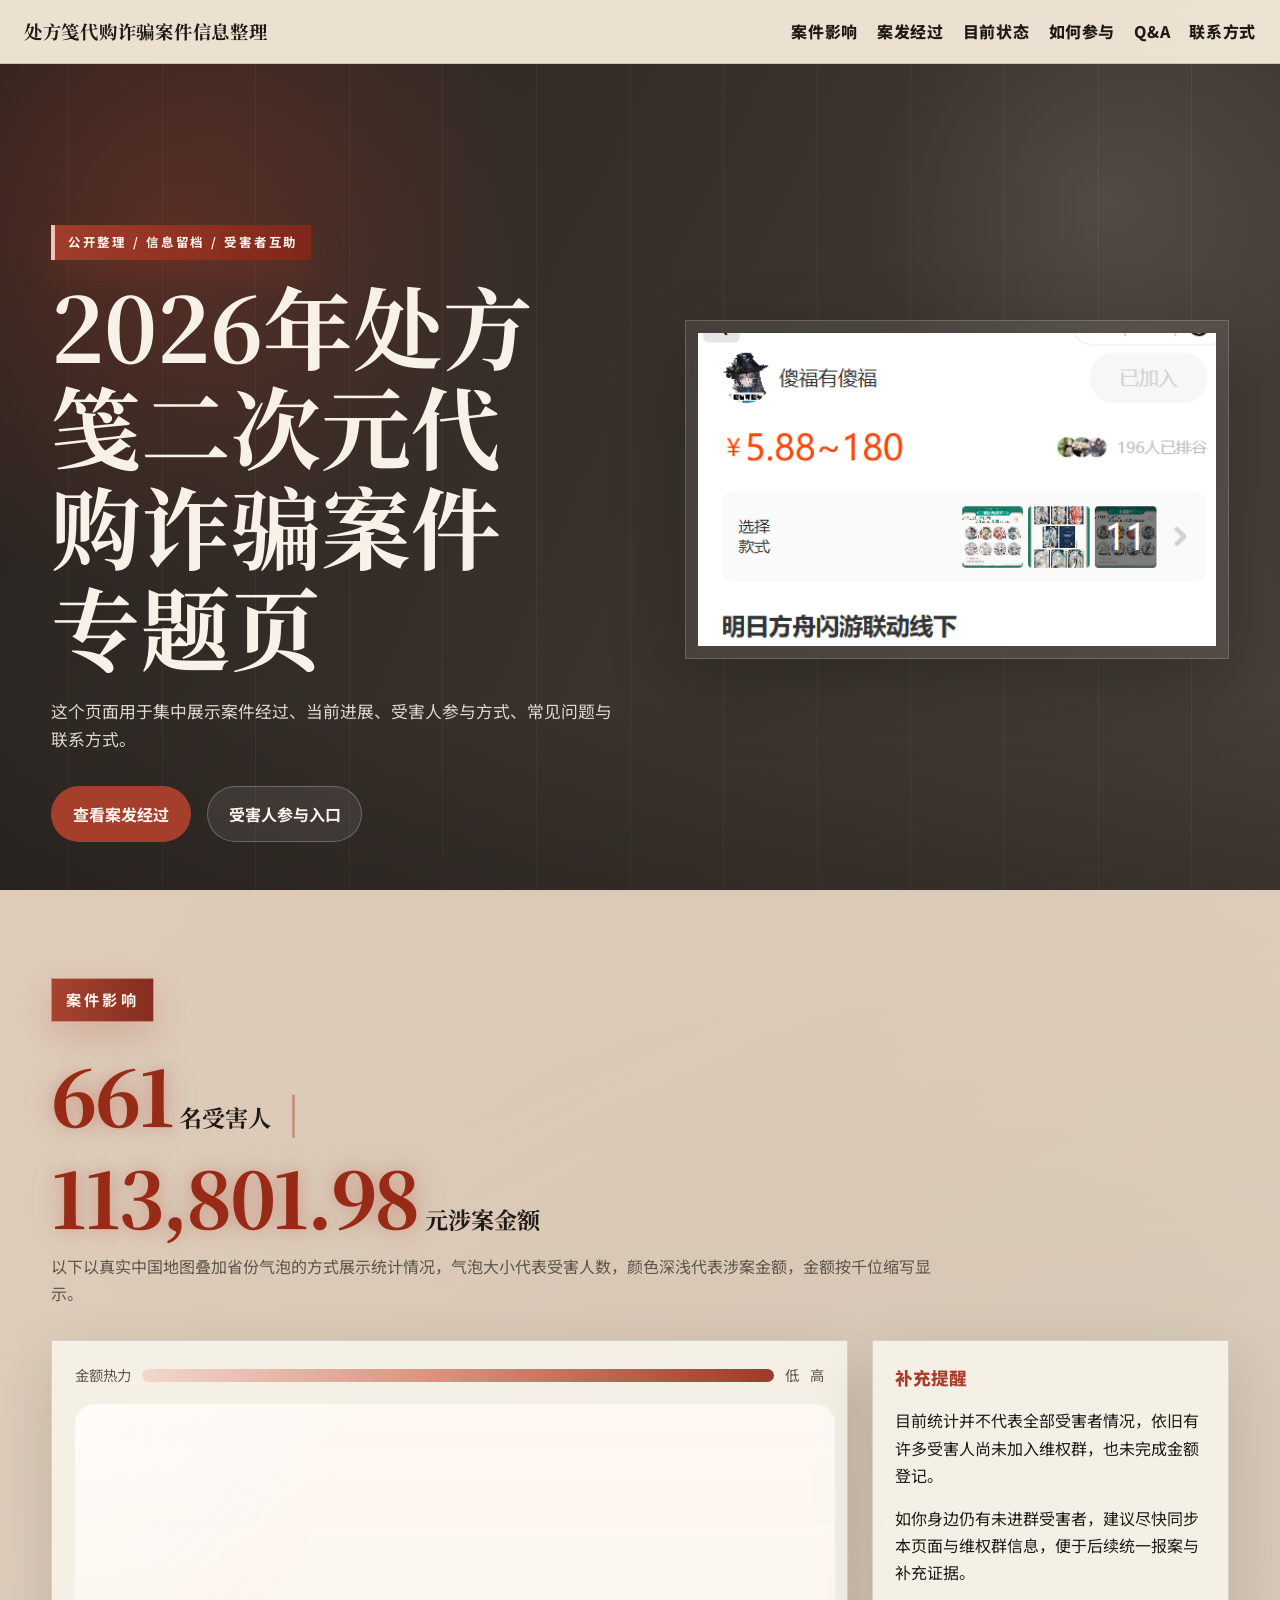
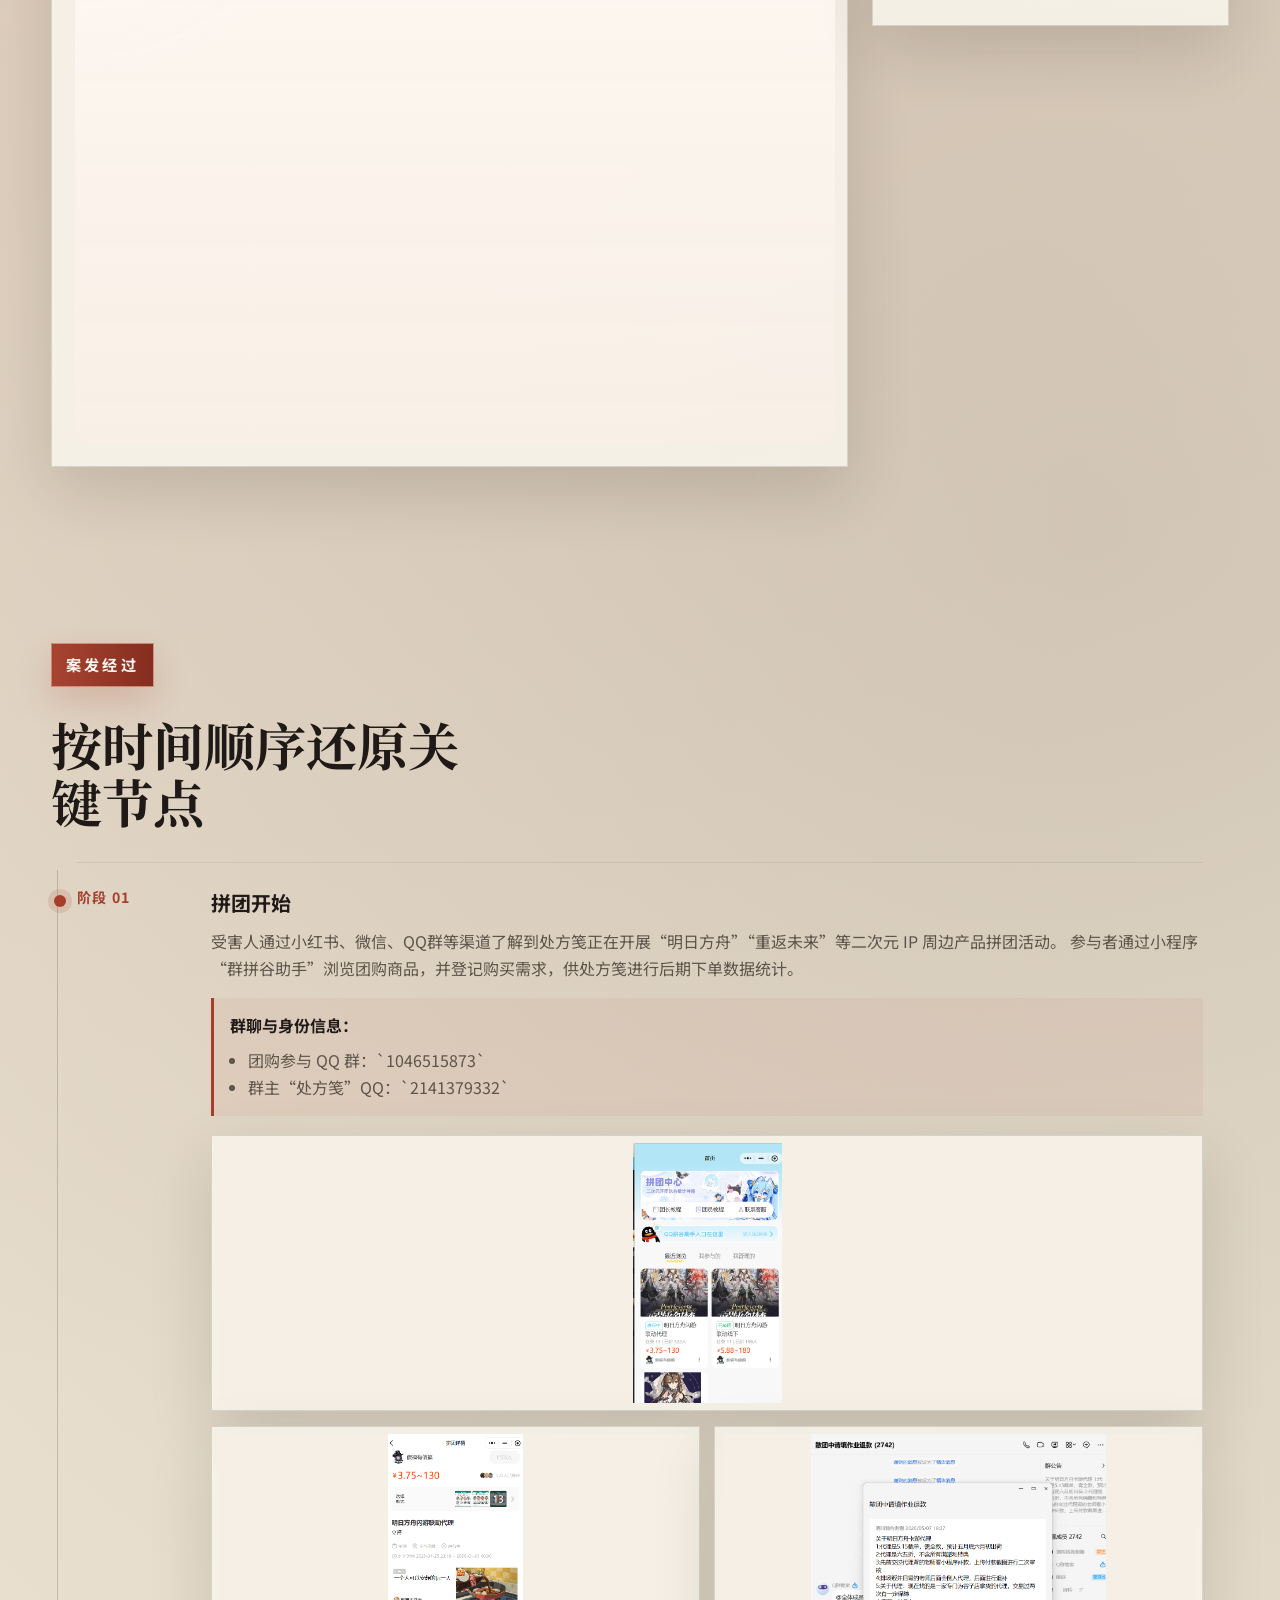
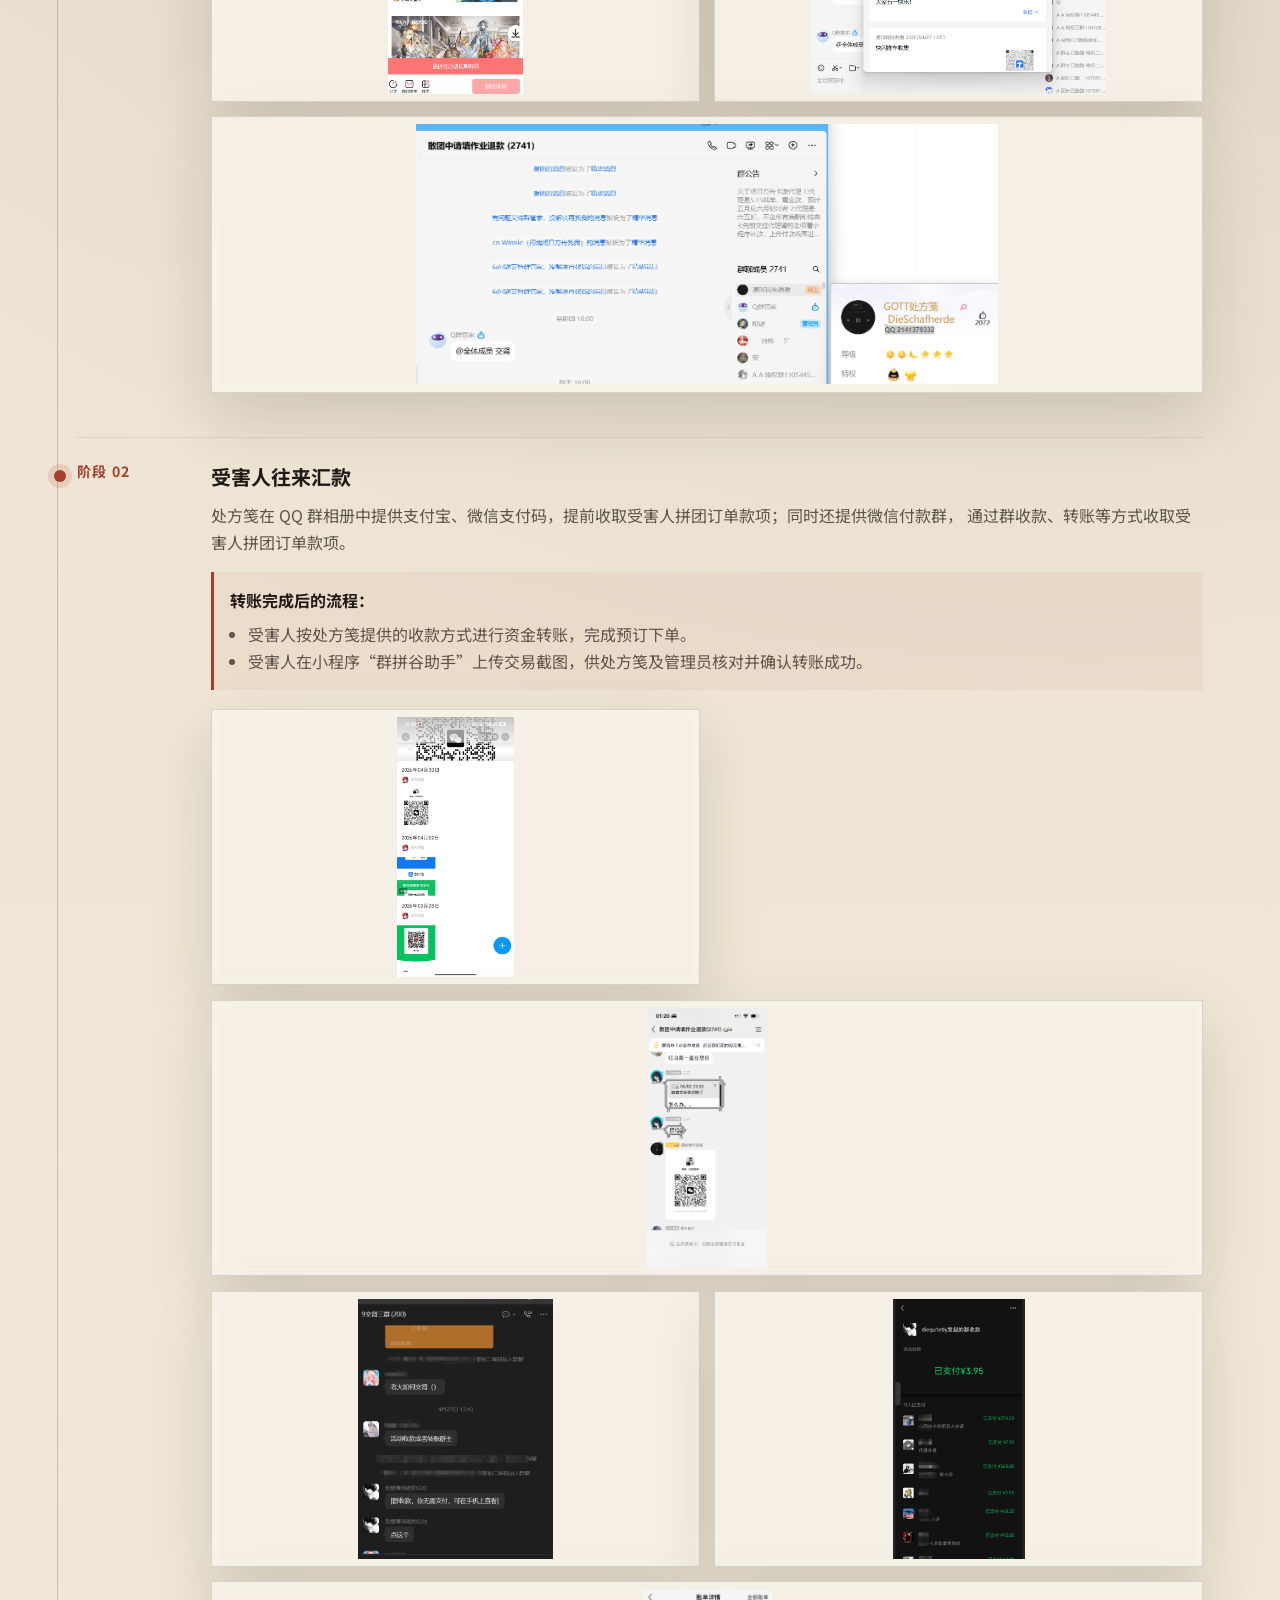
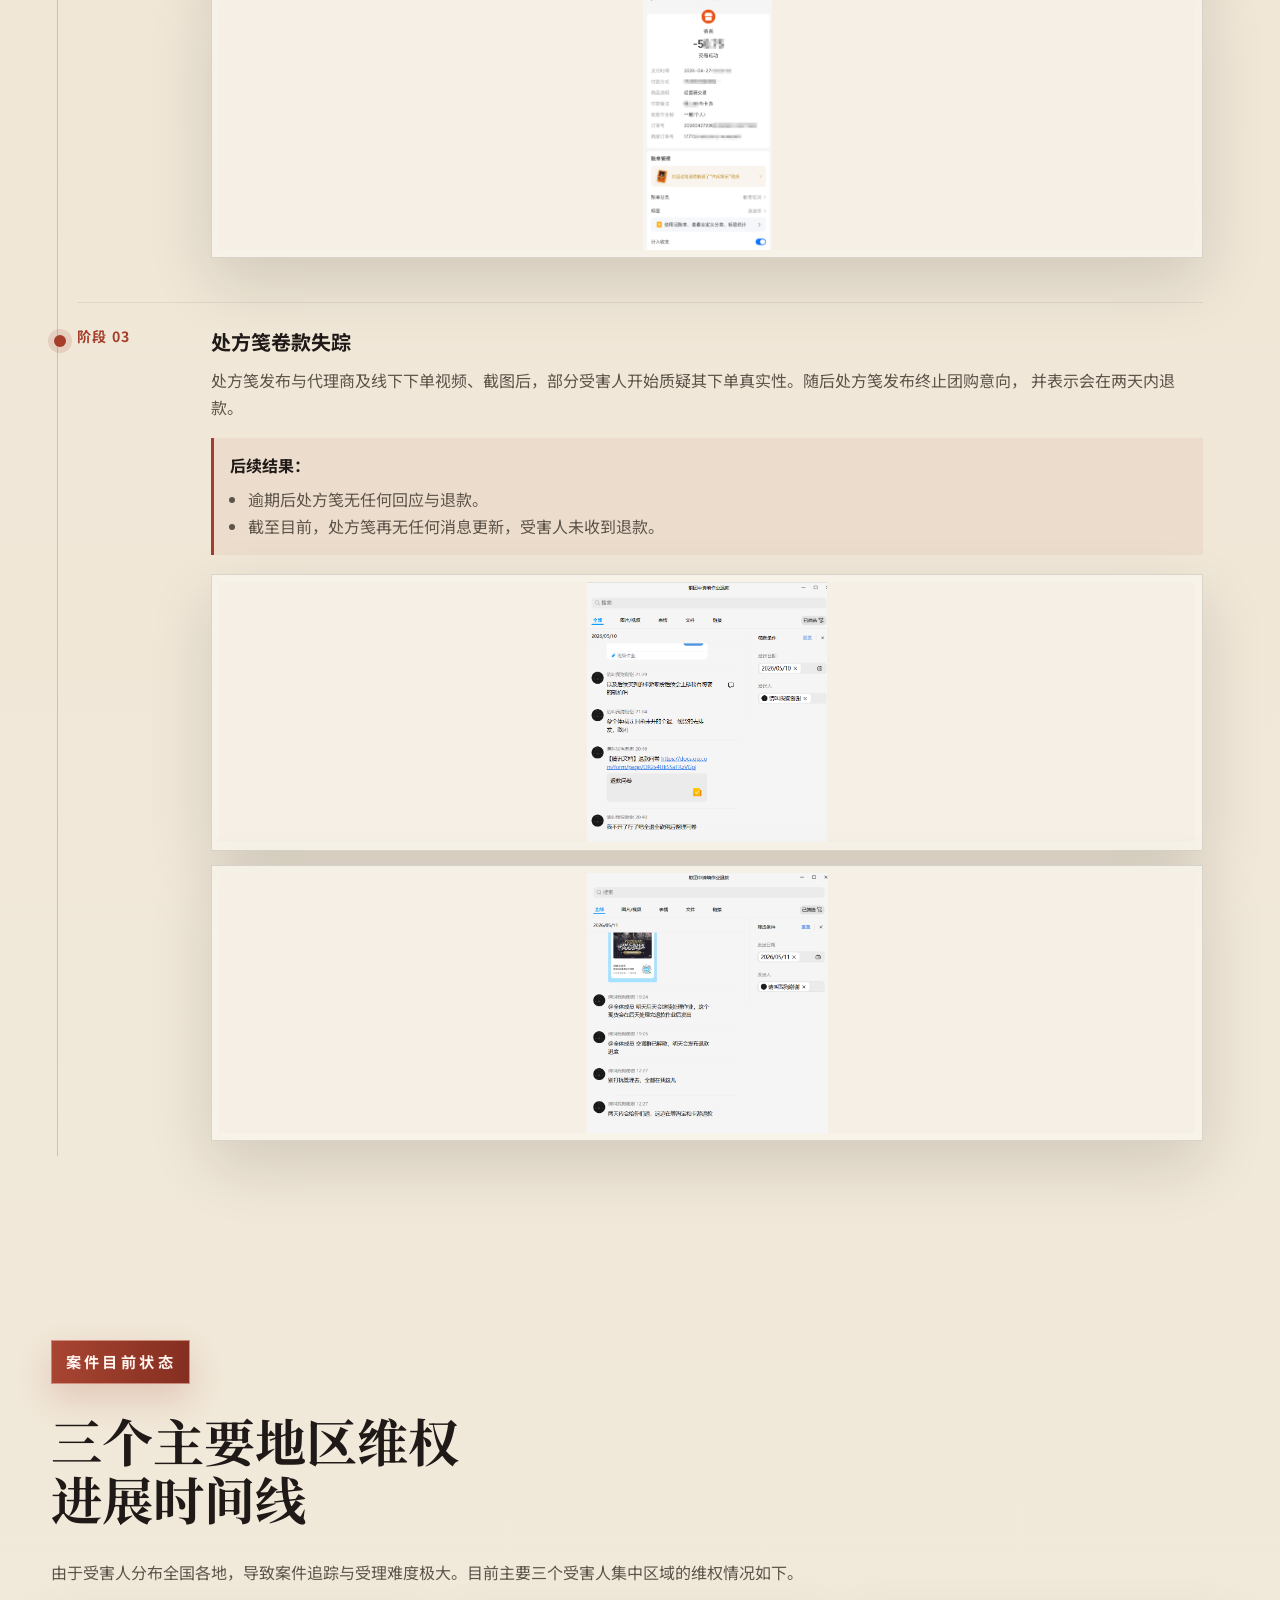
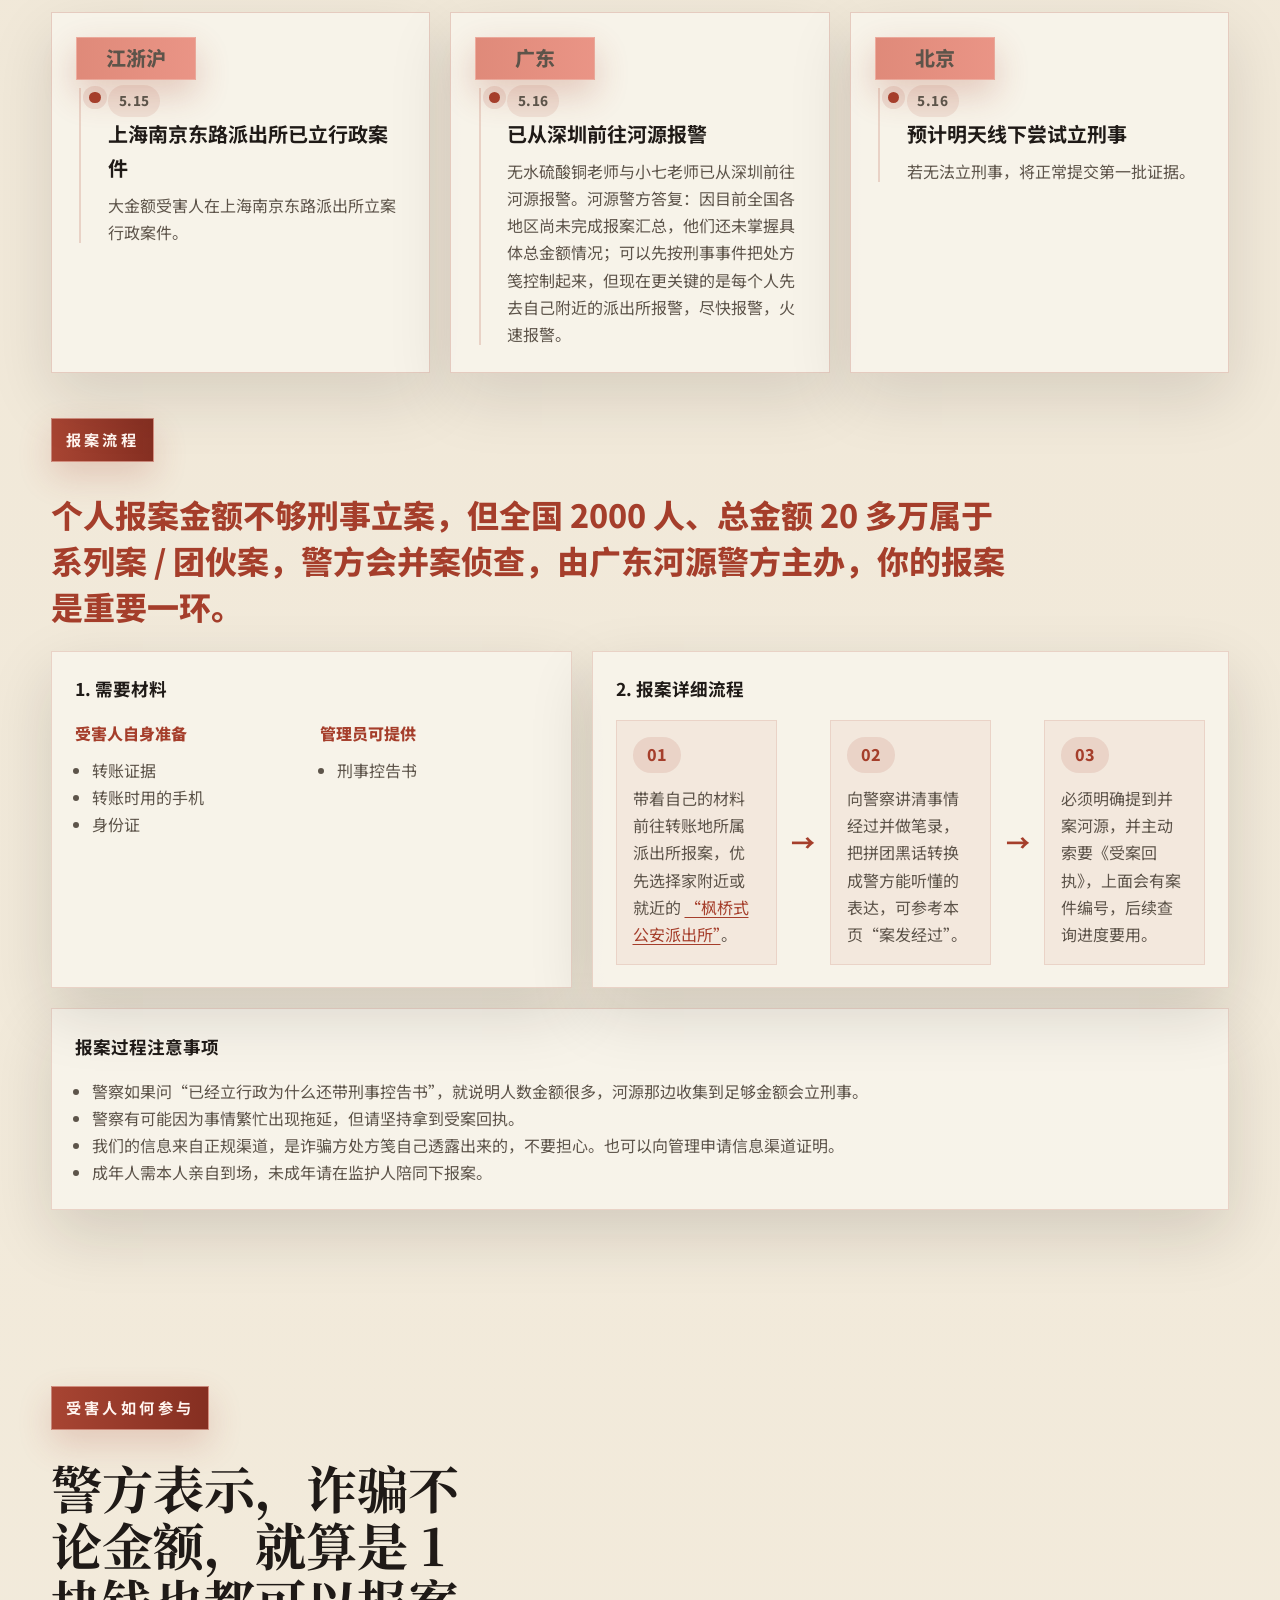
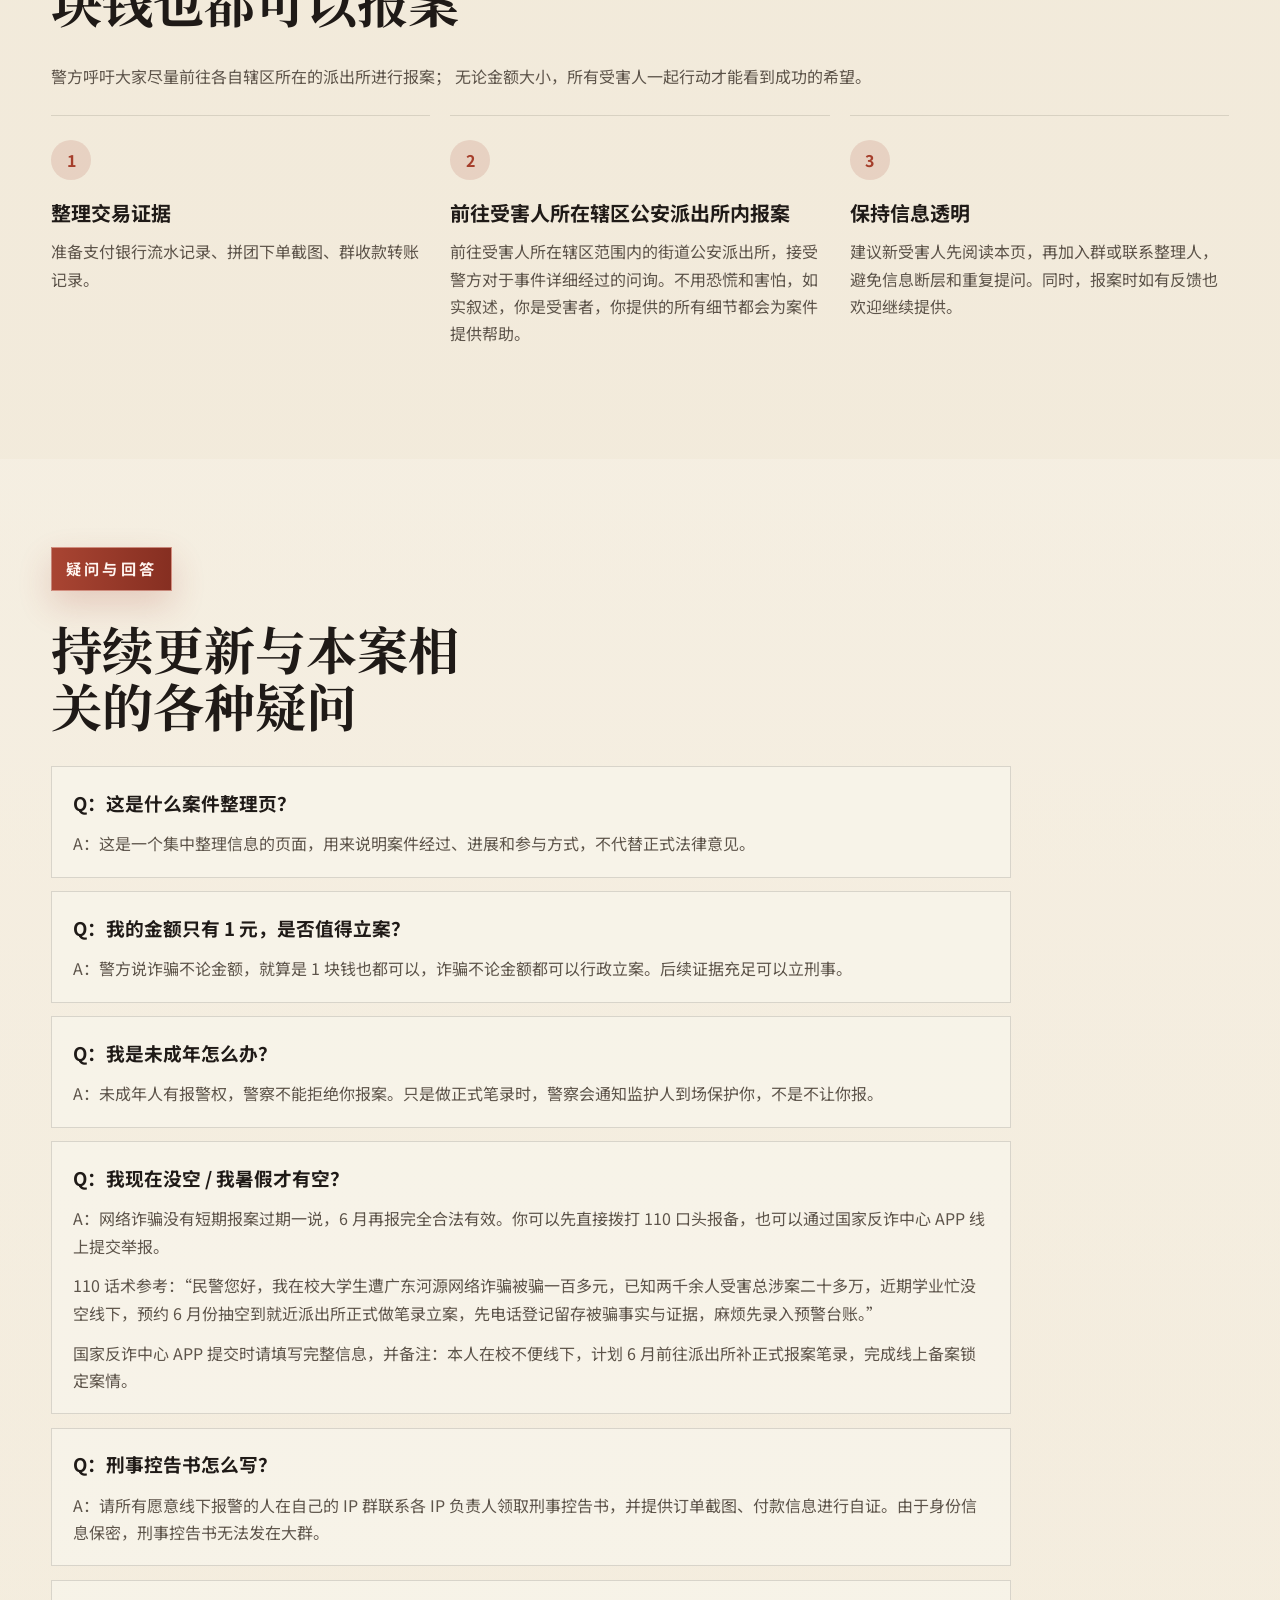
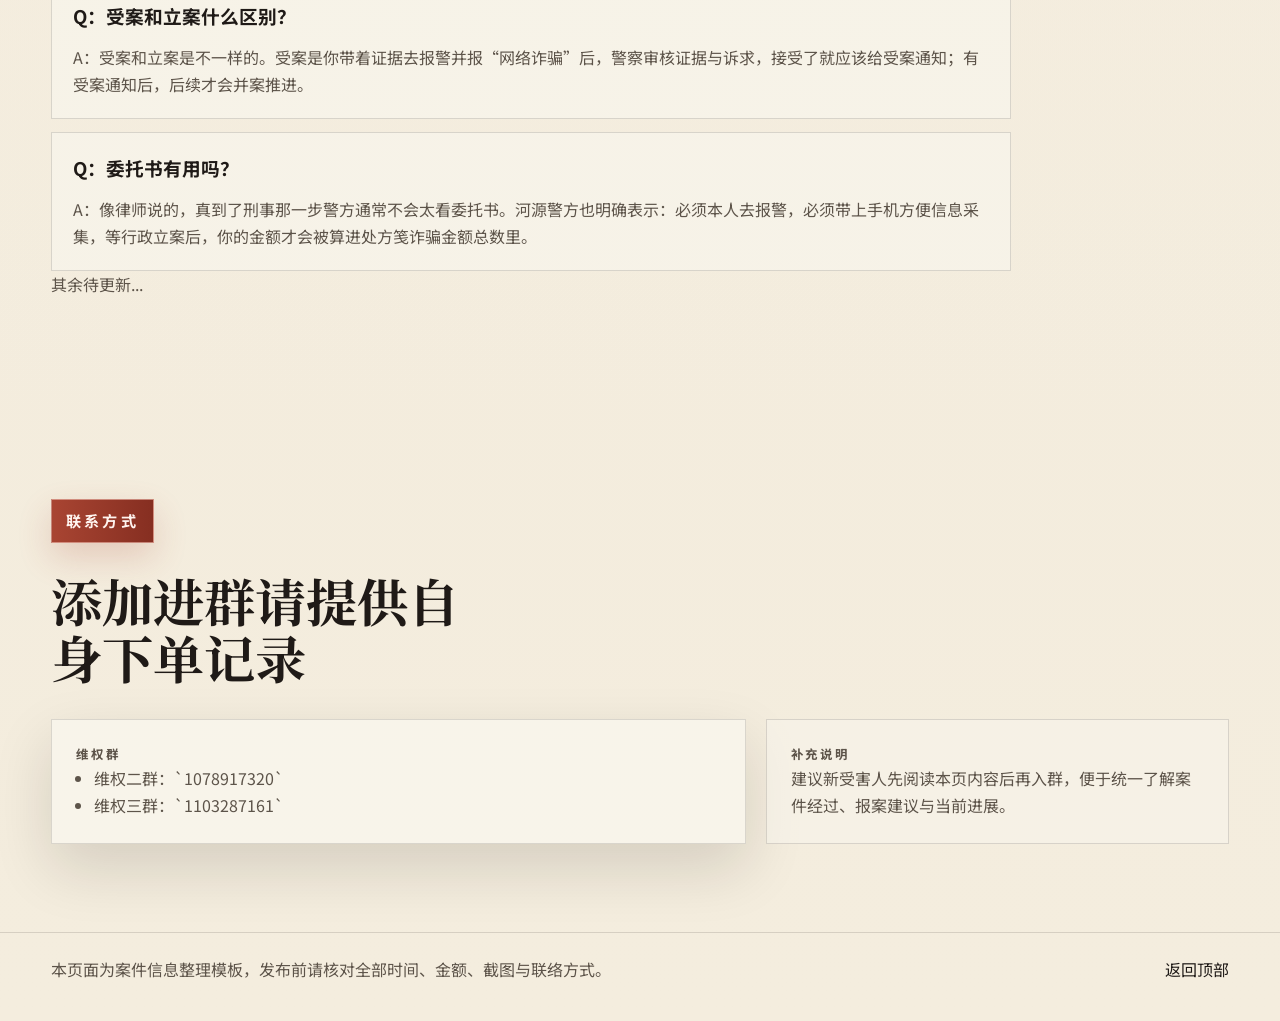
==== commit 4f577633: "update reporting guidance and long image mode" ====
--- a/index.html
+++ b/index.html
@@ -211,13 +211,13 @@
           </div>
         </article>
         <article class="status-card">
-          <p class="status-region">深圳</p>
+          <p class="status-region">广东</p>
           <div class="status-timeline">
             <div class="status-point">
               <p class="status-date">5.16</p>
               <div class="status-content">
-                <h3>受害人代表前往河源报案</h3>
-                <p>受害人代表前往处方笺所在地河源进行报案。</p>
+                <h3>已从深圳前往河源报警</h3>
+                <p>无水硫酸铜老师与小七老师已从深圳前往河源报警。河源警方答复：因目前全国各地区尚未完成报案汇总，他们还未掌握具体总金额情况；可以先按刑事事件把处方笺控制起来，但现在更关键的是每个人先去自己附近的派出所报警，尽快报警，火速报警。</p>
               </div>
             </div>
           </div>
@@ -233,6 +233,61 @@
               </div>
             </div>
           </div>
+        </article>
+      </div>
+      <div class="reporting-section">
+        <div class="section-head reporting-head">
+          <p class="section-kicker">报案流程</p>
+          <h3>个人报案金额不够刑事立案，但全国 2000 人、总金额 20 多万属于系列案 / 团伙案，警方会并案侦查，由广东河源警方主办，你的报案是重要一环。</h3>
+        </div>
+        <div class="reporting-grid">
+          <article class="reporting-card">
+            <h4>1. 需要材料</h4>
+            <div class="reporting-split">
+              <div>
+                <p class="reporting-label">受害人自身准备</p>
+                <ul class="reporting-list">
+                  <li>转账证据</li>
+                  <li>转账时用的手机</li>
+                  <li>身份证</li>
+                </ul>
+              </div>
+              <div>
+                <p class="reporting-label">管理员可提供</p>
+                <ul class="reporting-list">
+                  <li>刑事控告书</li>
+                </ul>
+              </div>
+            </div>
+          </article>
+          <article class="reporting-card">
+            <h4>2. 报案详细流程</h4>
+            <div class="reporting-flow">
+              <div class="flow-step">
+                <span class="flow-index">01</span>
+                <p>带着自己的材料前往转账地所属派出所报案，优先选择家附近或就近的 <a href="https://baike.baidu.com/item/%E6%9E%AB%E6%A1%A5%E5%BC%8F%E5%85%AC%E5%AE%89%E6%B4%BE%E5%87%BA%E6%89%80/24169800" target="_blank" rel="noreferrer">“枫桥式公安派出所”</a>。</p>
+              </div>
+              <div class="flow-arrow">→</div>
+              <div class="flow-step">
+                <span class="flow-index">02</span>
+                <p>向警察讲清事情经过并做笔录，把拼团黑话转换成警方能听懂的表达，可参考本页“案发经过”。</p>
+              </div>
+              <div class="flow-arrow">→</div>
+              <div class="flow-step">
+                <span class="flow-index">03</span>
+                <p>必须明确提到并案河源，并主动索要《受案回执》，上面会有案件编号，后续查询进度要用。</p>
+              </div>
+            </div>
+          </article>
+        </div>
+        <article class="reporting-card reporting-note-card">
+          <h4>报案过程注意事项</h4>
+          <ul class="reporting-list">
+            <li>警察如果问“已经立行政为什么还带刑事控告书”，就说明人数金额很多，河源那边收集到足够金额会立刑事。</li>
+            <li>警察有可能因为事情繁忙出现拖延，但请坚持拿到受案回执。</li>
+            <li>我们的信息来自正规渠道，是诈骗方处方笺自己透露出来的，不要担心。也可以向管理申请信息渠道证明。</li>
+            <li>成年人需本人亲自到场，未成年请在监护人陪同下报案。</li>
+          </ul>
         </article>
       </div>
     </section>
@@ -271,14 +326,36 @@
         <h2>持续更新与本案相关的各种疑问</h2>
       </div>
       <div class="faq-list">
-        <details>
-          <summary>Q：这是什么案件整理页？</summary>
+        <article class="faq-item">
+          <h3>Q：这是什么案件整理页？</h3>
           <p>A：这是一个集中整理信息的页面，用来说明案件经过、进展和参与方式，不代替正式法律意见。</p>
-        </details>
-        <details>
-          <summary>Q：我的金额只有 1 元，是否值得立案？</summary>
+        </article>
+        <article class="faq-item">
+          <h3>Q：我的金额只有 1 元，是否值得立案？</h3>
           <p>A：警方说诈骗不论金额，就算是 1 块钱也都可以，诈骗不论金额都可以行政立案。后续证据充足可以立刑事。</p>
-        </details>
+        </article>
+        <article class="faq-item">
+          <h3>Q：我是未成年怎么办？</h3>
+          <p>A：未成年人有报警权，警察不能拒绝你报案。只是做正式笔录时，警察会通知监护人到场保护你，不是不让你报。</p>
+        </article>
+        <article class="faq-item">
+          <h3>Q：我现在没空 / 我暑假才有空？</h3>
+          <p>A：网络诈骗没有短期报案过期一说，6 月再报完全合法有效。你可以先直接拨打 110 口头报备，也可以通过国家反诈中心 APP 线上提交举报。</p>
+          <p>110 话术参考：“民警您好，我在校大学生遭广东河源网络诈骗被骗一百多元，已知两千余人受害总涉案二十多万，近期学业忙没空线下，预约 6 月份抽空到就近派出所正式做笔录立案，先电话登记留存被骗事实与证据，麻烦先录入预警台账。”</p>
+          <p>国家反诈中心 APP 提交时请填写完整信息，并备注：本人在校不便线下，计划 6 月前往派出所补正式报案笔录，完成线上备案锁定案情。</p>
+        </article>
+        <article class="faq-item">
+          <h3>Q：刑事控告书怎么写？</h3>
+          <p>A：请所有愿意线下报警的人在自己的 IP 群联系各 IP 负责人领取刑事控告书，并提供订单截图、付款信息进行自证。由于身份信息保密，刑事控告书无法发在大群。</p>
+        </article>
+        <article class="faq-item">
+          <h3>Q：受案和立案什么区别？</h3>
+          <p>A：受案和立案是不一样的。受案是你带着证据去报警并报“网络诈骗”后，警察审核证据与诉求，接受了就应该给受案通知；有受案通知后，后续才会并案推进。</p>
+        </article>
+        <article class="faq-item">
+          <h3>Q：委托书有用吗？</h3>
+          <p>A：像律师说的，真到了刑事那一步警方通常不会太看委托书。河源警方也明确表示：必须本人去报警，必须带上手机方便信息采集，等行政立案后，你的金额才会被算进处方笺诈骗金额总数里。</p>
+        </article>
       </div>
       <p class="faq-note">其余待更新...</p>
     </section>
--- a/styles.css
+++ b/styles.css
@@ -712,6 +712,108 @@
   margin: 0 0 0.45rem;
 }
 
+.reporting-section {
+  margin-top: 2.8rem;
+}
+
+.reporting-head {
+  margin-bottom: 1.3rem;
+}
+
+.reporting-head h3 {
+  margin: 0;
+  max-width: 60rem;
+  font-size: clamp(1.35rem, 2.6vw, 2rem);
+  font-weight: 800;
+  line-height: 1.45;
+  color: var(--accent);
+  text-transform: uppercase;
+}
+
+.reporting-grid {
+  display: grid;
+  grid-template-columns: minmax(0, 0.9fr) minmax(0, 1.1fr);
+  gap: 1.25rem;
+}
+
+.reporting-card {
+  padding: 1.4rem;
+  background: var(--paper);
+  border: 1px solid rgba(165, 62, 43, 0.18);
+  box-shadow: var(--shadow);
+}
+
+.reporting-card h4 {
+  margin: 0 0 1rem;
+  font-size: 1.1rem;
+}
+
+.reporting-split {
+  display: grid;
+  grid-template-columns: repeat(2, minmax(0, 1fr));
+  gap: 1rem;
+}
+
+.reporting-label {
+  margin: 0 0 0.6rem;
+  font-weight: 800;
+  color: var(--accent);
+}
+
+.reporting-list {
+  margin: 0;
+  padding-left: 1.1rem;
+  color: var(--muted);
+}
+
+.reporting-flow {
+  display: grid;
+  grid-template-columns: minmax(0, 1fr) auto minmax(0, 1fr) auto minmax(0, 1fr);
+  gap: 0.9rem;
+  align-items: center;
+}
+
+.flow-step {
+  min-height: 100%;
+  padding: 1rem;
+  background: rgba(165, 62, 43, 0.06);
+  border: 1px solid rgba(165, 62, 43, 0.12);
+}
+
+.flow-step p {
+  margin: 0;
+  color: var(--muted);
+}
+
+.flow-index {
+  display: inline-flex;
+  align-items: center;
+  justify-content: center;
+  min-width: 3rem;
+  margin-bottom: 0.75rem;
+  padding: 0.28rem 0.65rem;
+  border-radius: 999px;
+  background: rgba(165, 62, 43, 0.12);
+  color: var(--accent);
+  font-weight: 800;
+}
+
+.flow-arrow {
+  font-size: 1.5rem;
+  font-weight: 800;
+  color: var(--accent);
+}
+
+.reporting-note-card {
+  margin-top: 1.25rem;
+}
+
+.reporting-card a {
+  color: var(--accent);
+  text-decoration: underline;
+  text-underline-offset: 0.18em;
+}
+
 @keyframes pulseGlow {
   0%,
   100% {
@@ -782,24 +884,19 @@
   max-width: 60rem;
 }
 
-.faq-list details {
+.faq-item {
   padding: 1.2rem 1.3rem;
   background: rgba(249, 245, 236, 0.72);
   border: 1px solid var(--line);
 }
 
-.faq-list summary {
-  cursor: pointer;
+.faq-item h3 {
+  margin: 0 0 0.75rem;
   font-weight: 700;
-  list-style: none;
-}
-
-.faq-list summary::-webkit-details-marker {
-  display: none;
-}
-
-.faq-list details p {
-  padding-top: 0.8rem;
+}
+
+.faq-item p + p {
+  margin-top: 0.8rem;
 }
 
 .contact-layout {
@@ -833,10 +930,89 @@
   transform: translateY(0);
 }
 
+body.long-mode {
+  background: #f4edde;
+}
+
+body.long-mode .site-header,
+body.long-mode .site-footer,
+body.long-mode .hero-actions,
+body.long-mode .lightbox {
+  display: none;
+}
+
+body.long-mode .hero {
+  min-height: auto;
+  grid-template-columns: 1fr;
+  padding: 2.5rem 1rem 1.25rem;
+  gap: 1.25rem;
+}
+
+body.long-mode .hero-content,
+body.long-mode .hero-aside {
+  max-width: none;
+}
+
+body.long-mode .hero-image-frame {
+  width: 100%;
+  max-width: none;
+}
+
+body.long-mode .section {
+  padding: 2rem 1rem;
+}
+
+body.long-mode .impact-layout,
+body.long-mode .status-grid,
+body.long-mode .reporting-grid,
+body.long-mode .steps,
+body.long-mode .contact-layout {
+  grid-template-columns: 1fr;
+}
+
+body.long-mode .impact-map-wrap {
+  overflow: visible;
+}
+
+body.long-mode .impact-map {
+  min-width: 0;
+  min-height: 520px;
+}
+
+body.long-mode .timeline-item {
+  grid-template-columns: 1fr;
+  gap: 0.6rem;
+}
+
+body.long-mode .timeline-gallery {
+  grid-template-columns: 1fr;
+}
+
+body.long-mode .timeline-figure.wide {
+  grid-column: auto;
+}
+
+body.long-mode .reporting-split,
+body.long-mode .reporting-flow {
+  grid-template-columns: 1fr;
+}
+
+body.long-mode .flow-arrow {
+  justify-self: center;
+  transform: rotate(90deg);
+}
+
+body.long-mode .reveal,
+body.long-mode .reveal.is-visible {
+  opacity: 1;
+  transform: none;
+}
+
 @media (max-width: 980px) {
   .hero,
   .impact-layout,
   .status-grid,
+  .reporting-grid,
   .steps,
   .contact-layout {
     grid-template-columns: 1fr;
@@ -925,6 +1101,16 @@
     min-height: 760px;
   }
 
+  .reporting-split,
+  .reporting-flow {
+    grid-template-columns: 1fr;
+  }
+
+  .flow-arrow {
+    justify-self: center;
+    transform: rotate(90deg);
+  }
+
   .site-footer {
     align-items: flex-start;
     flex-direction: column;
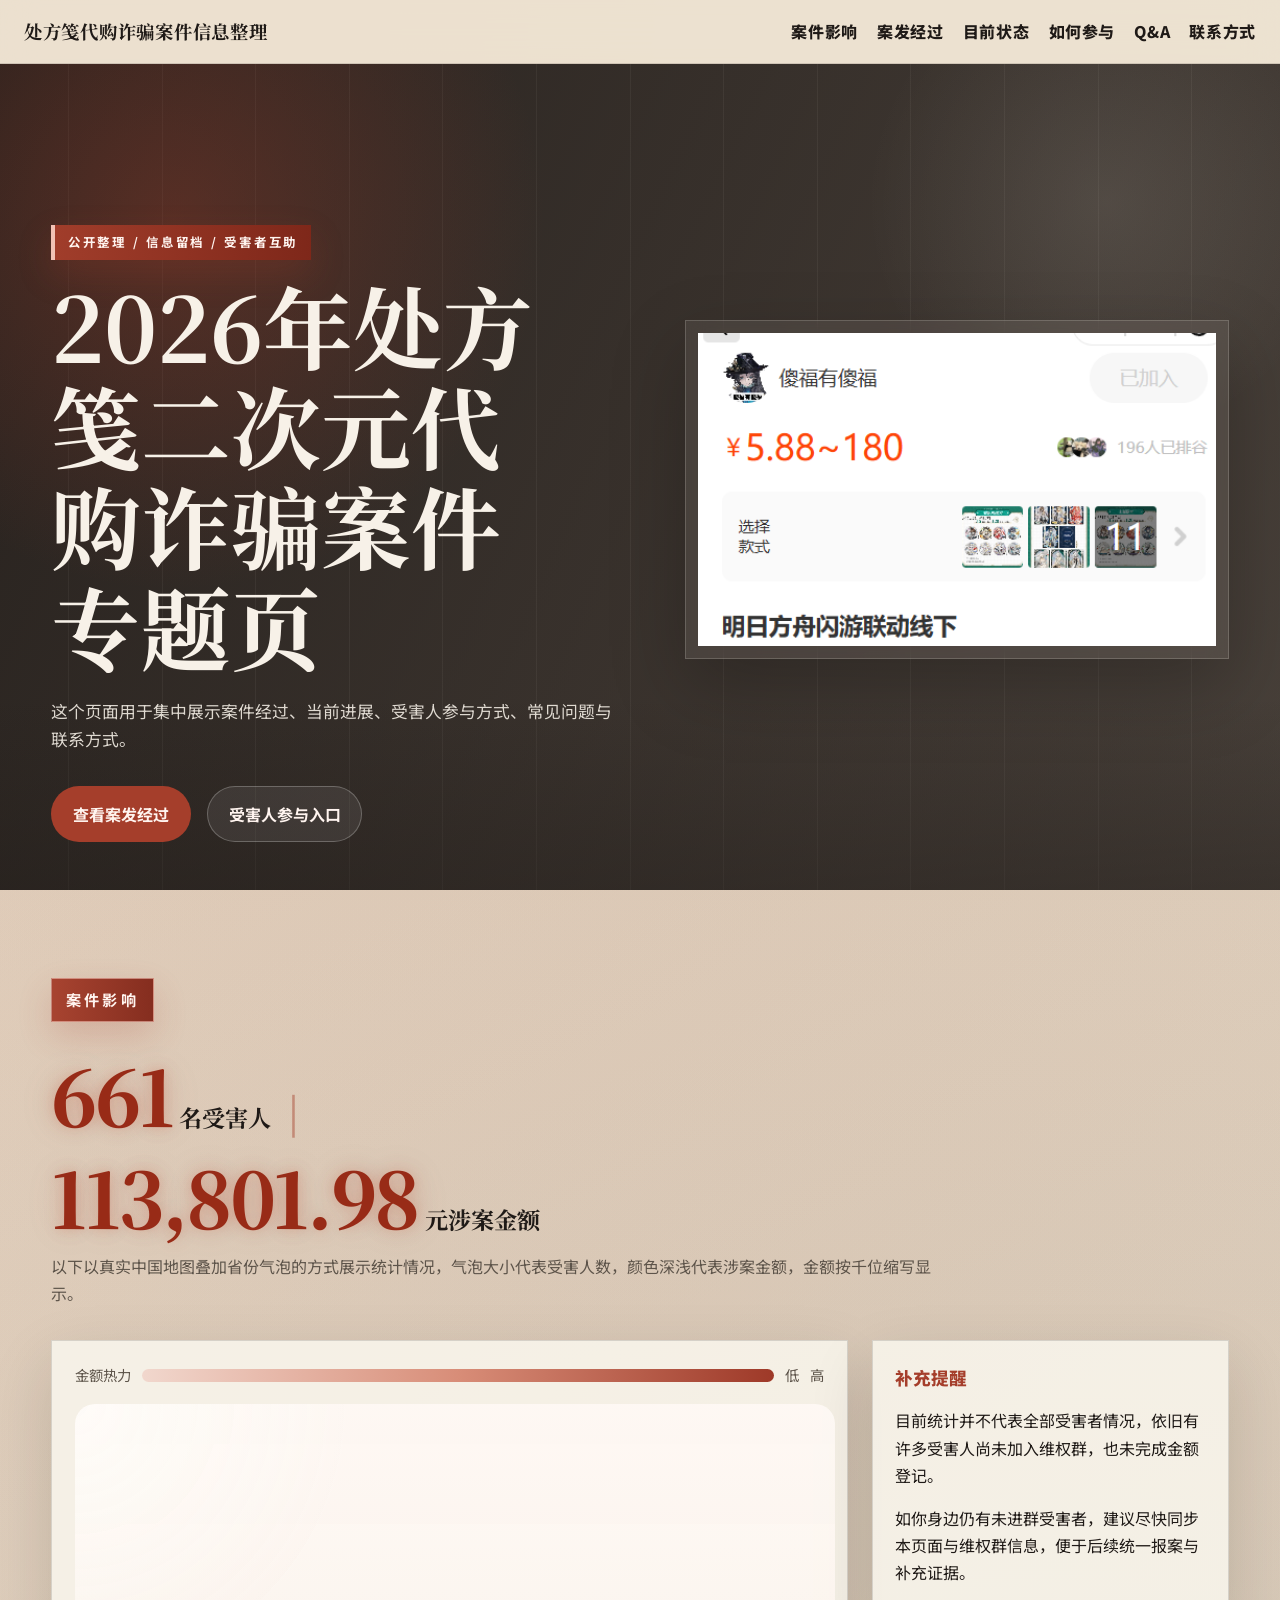
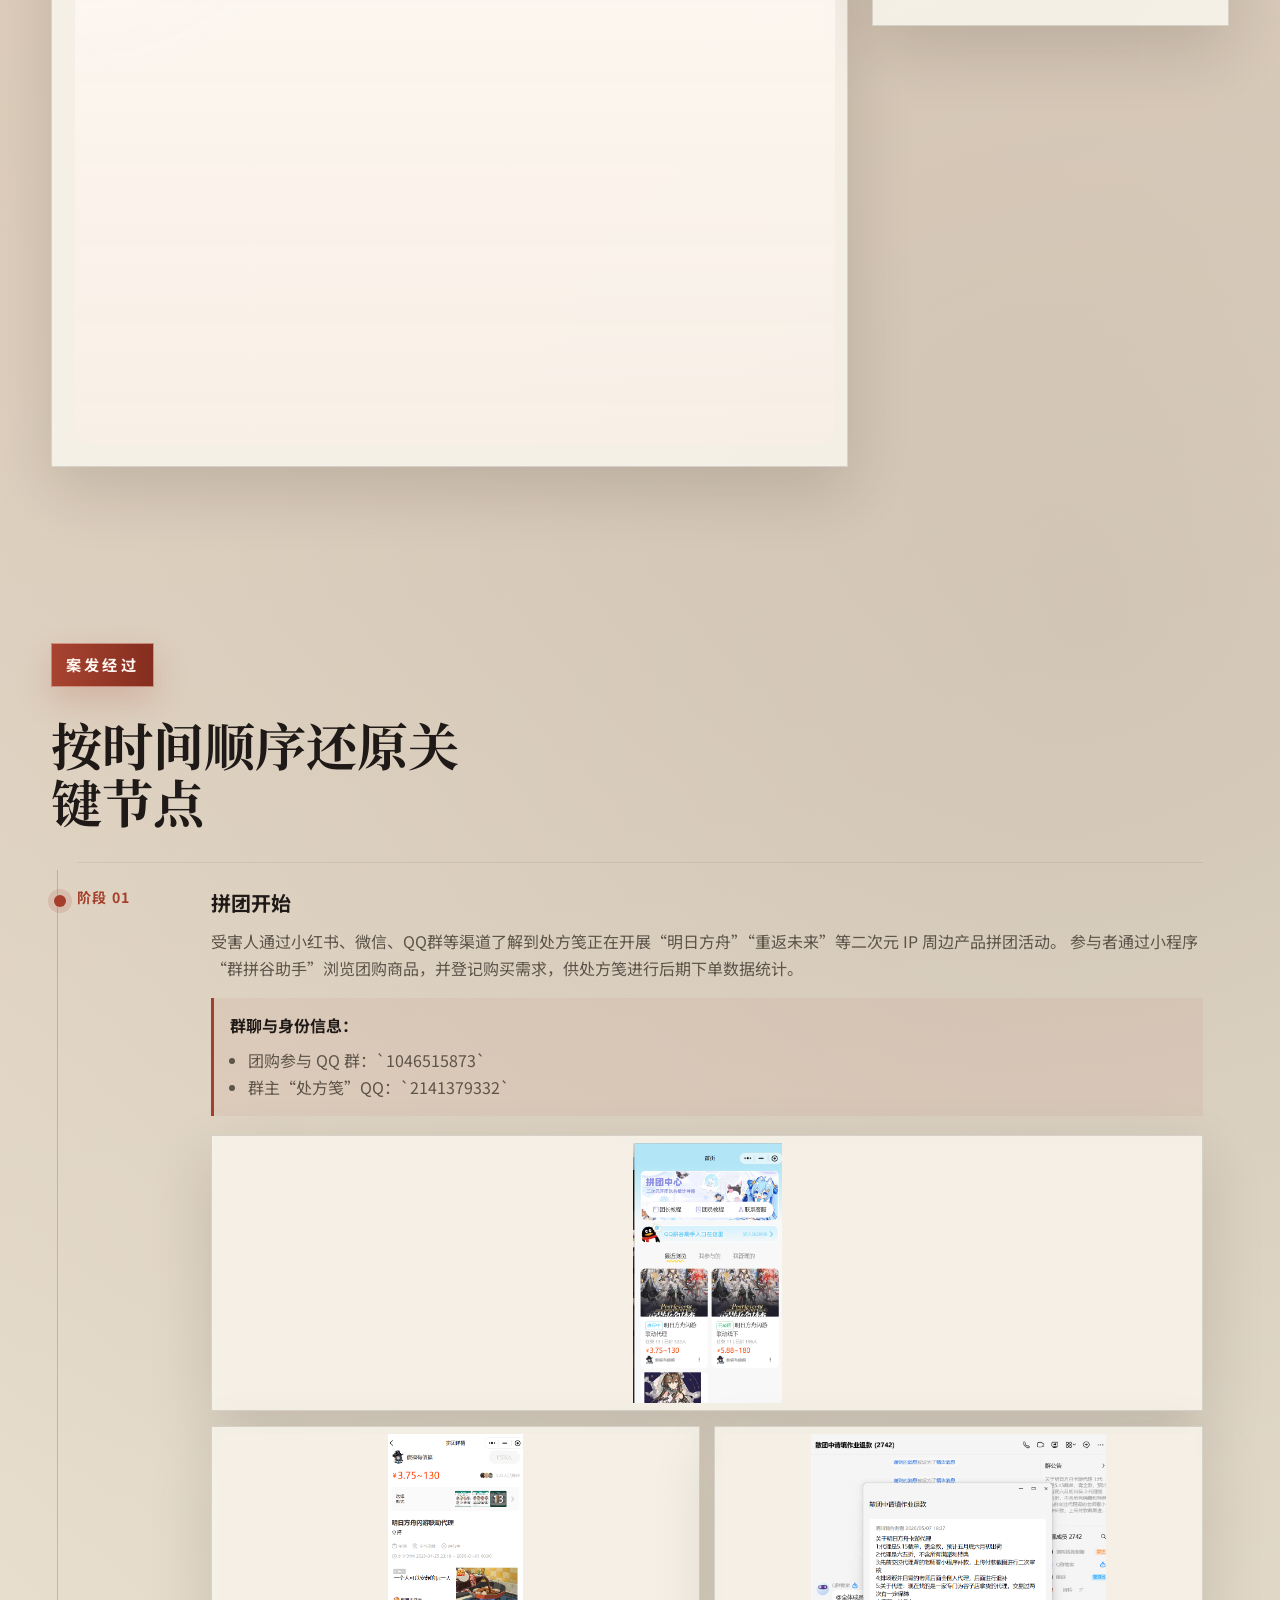
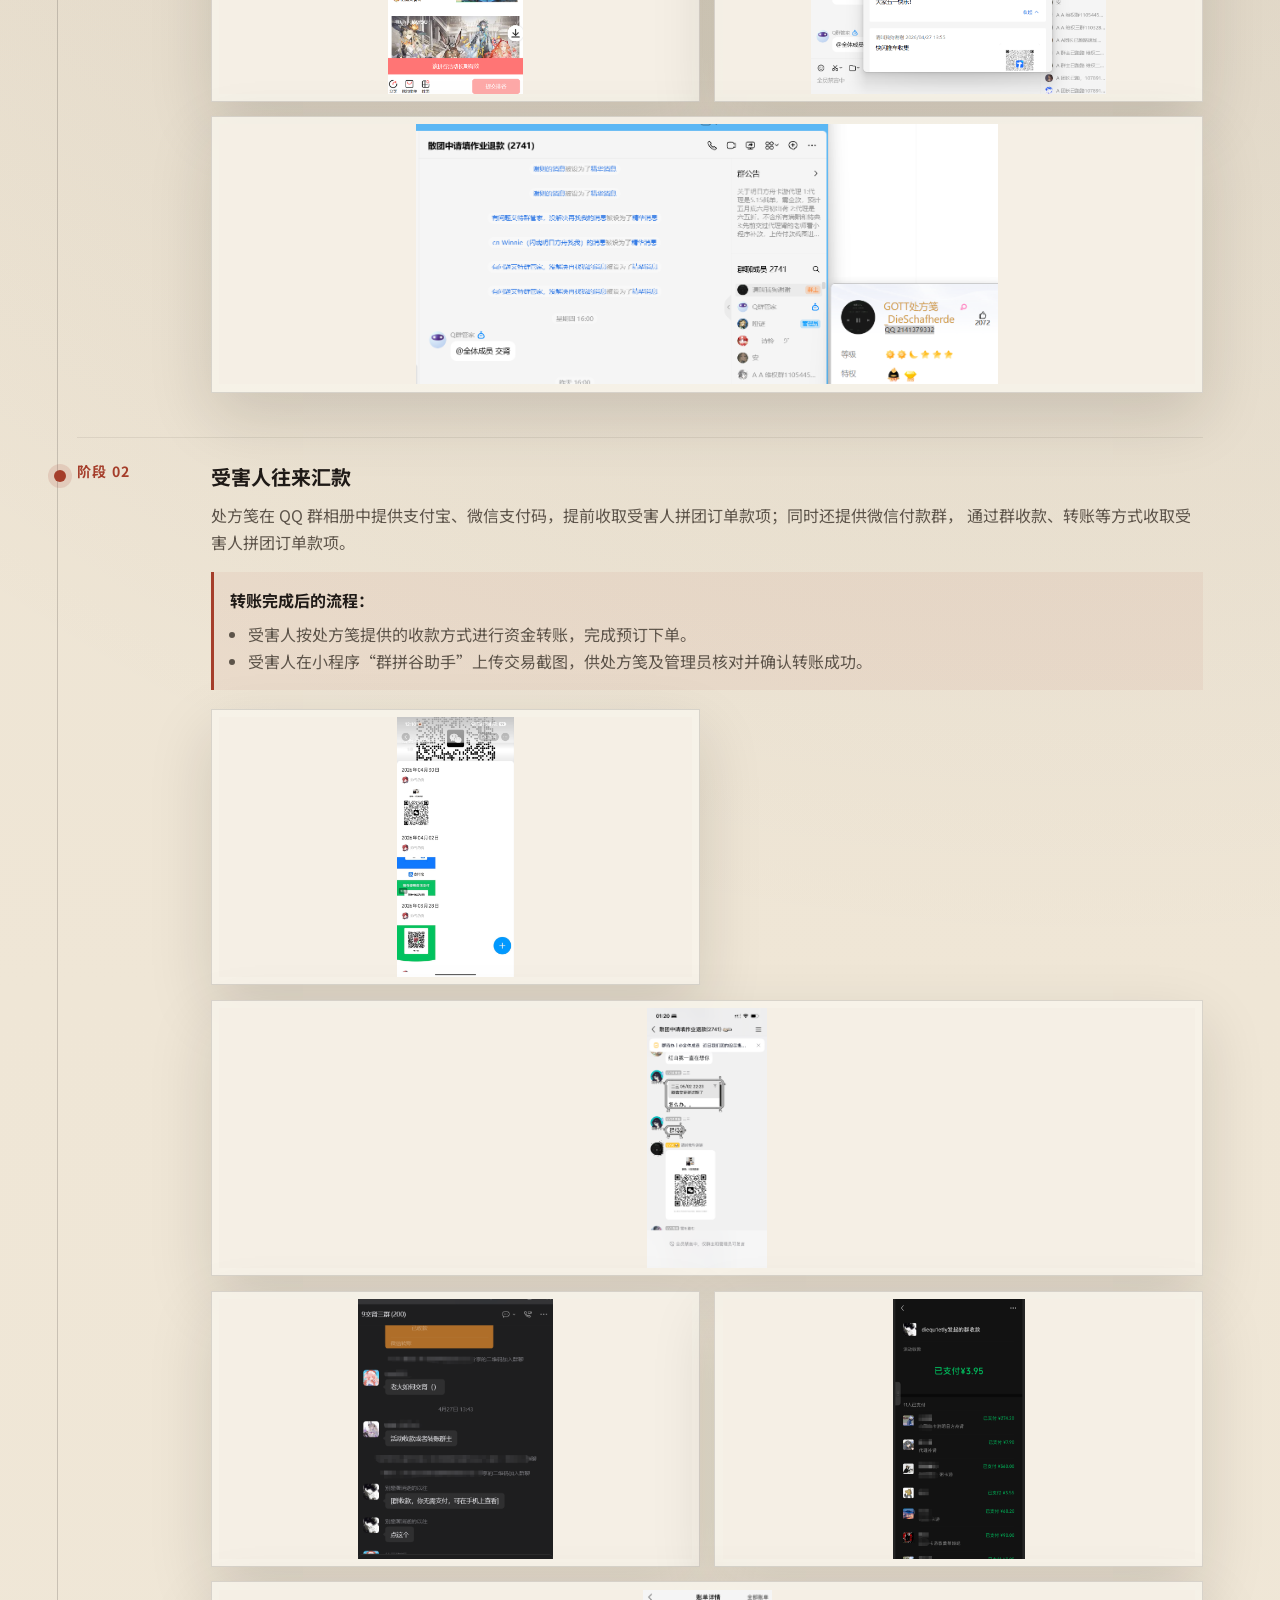
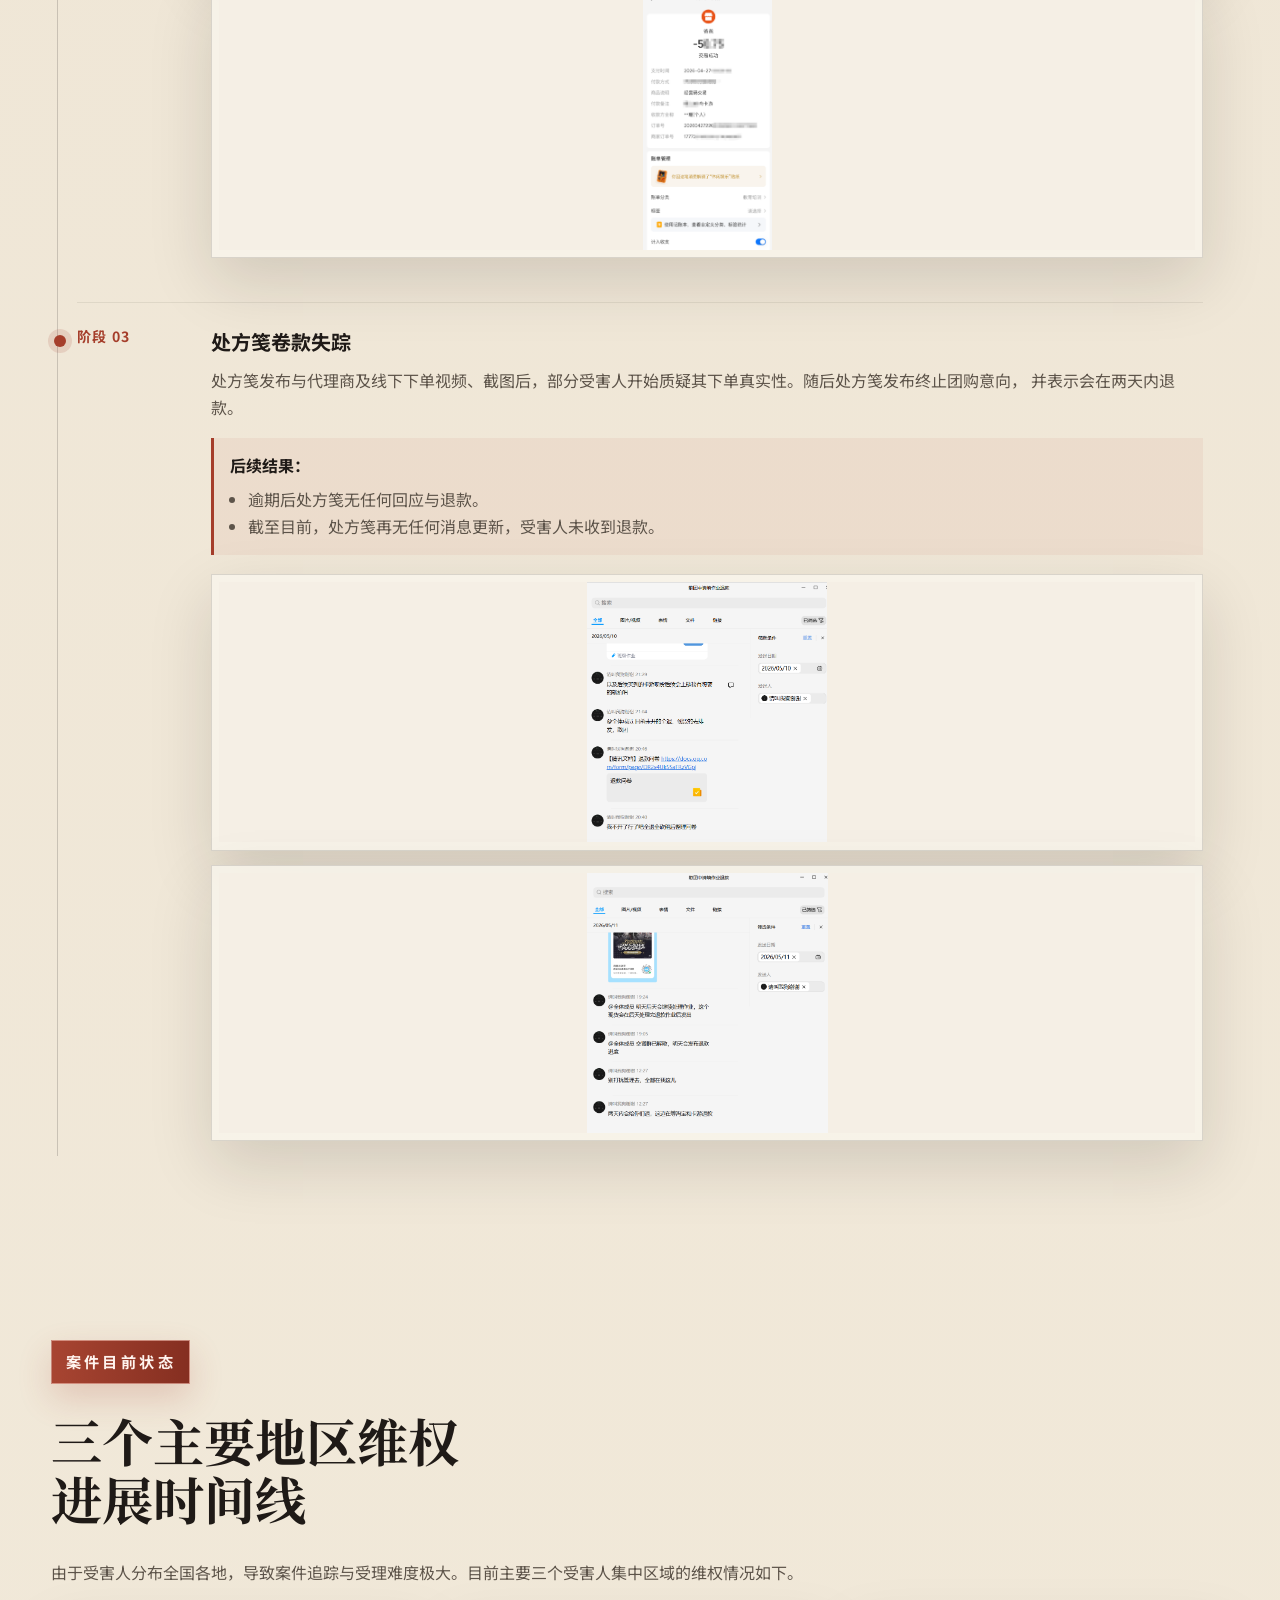
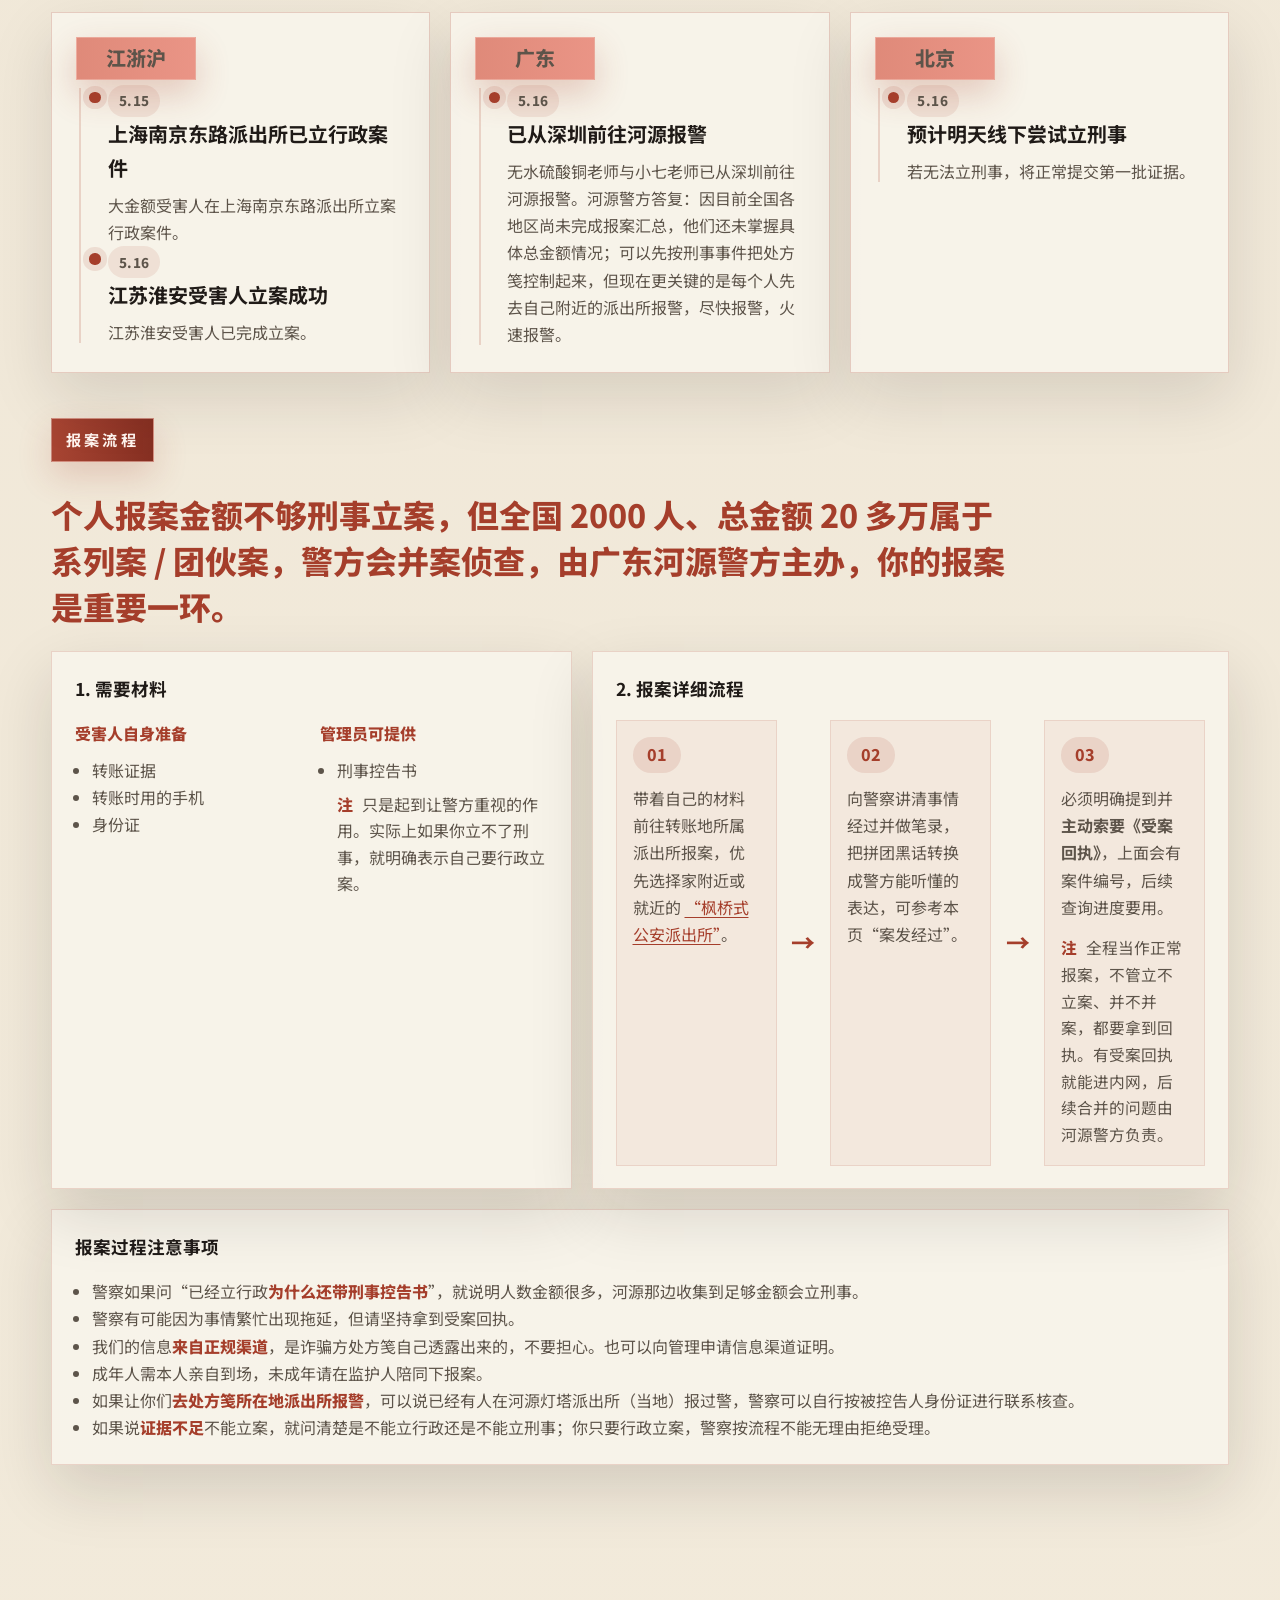
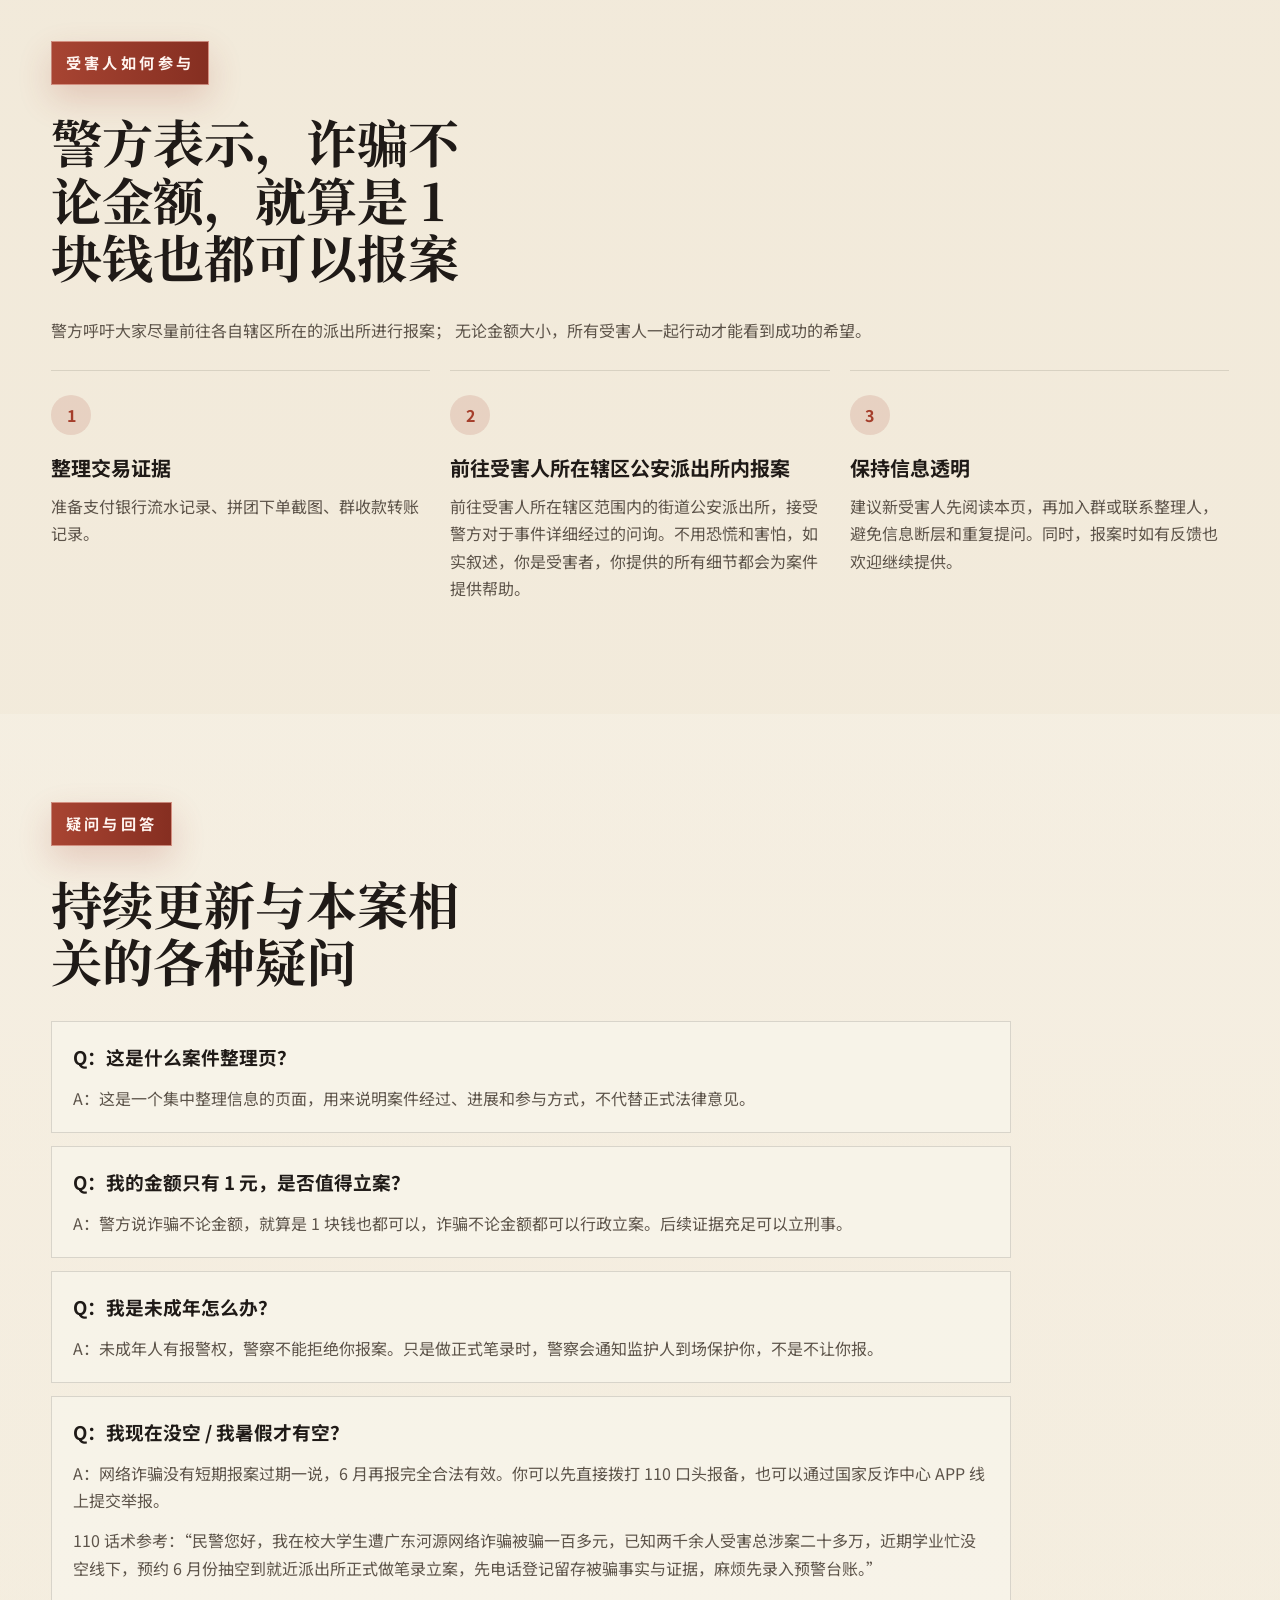
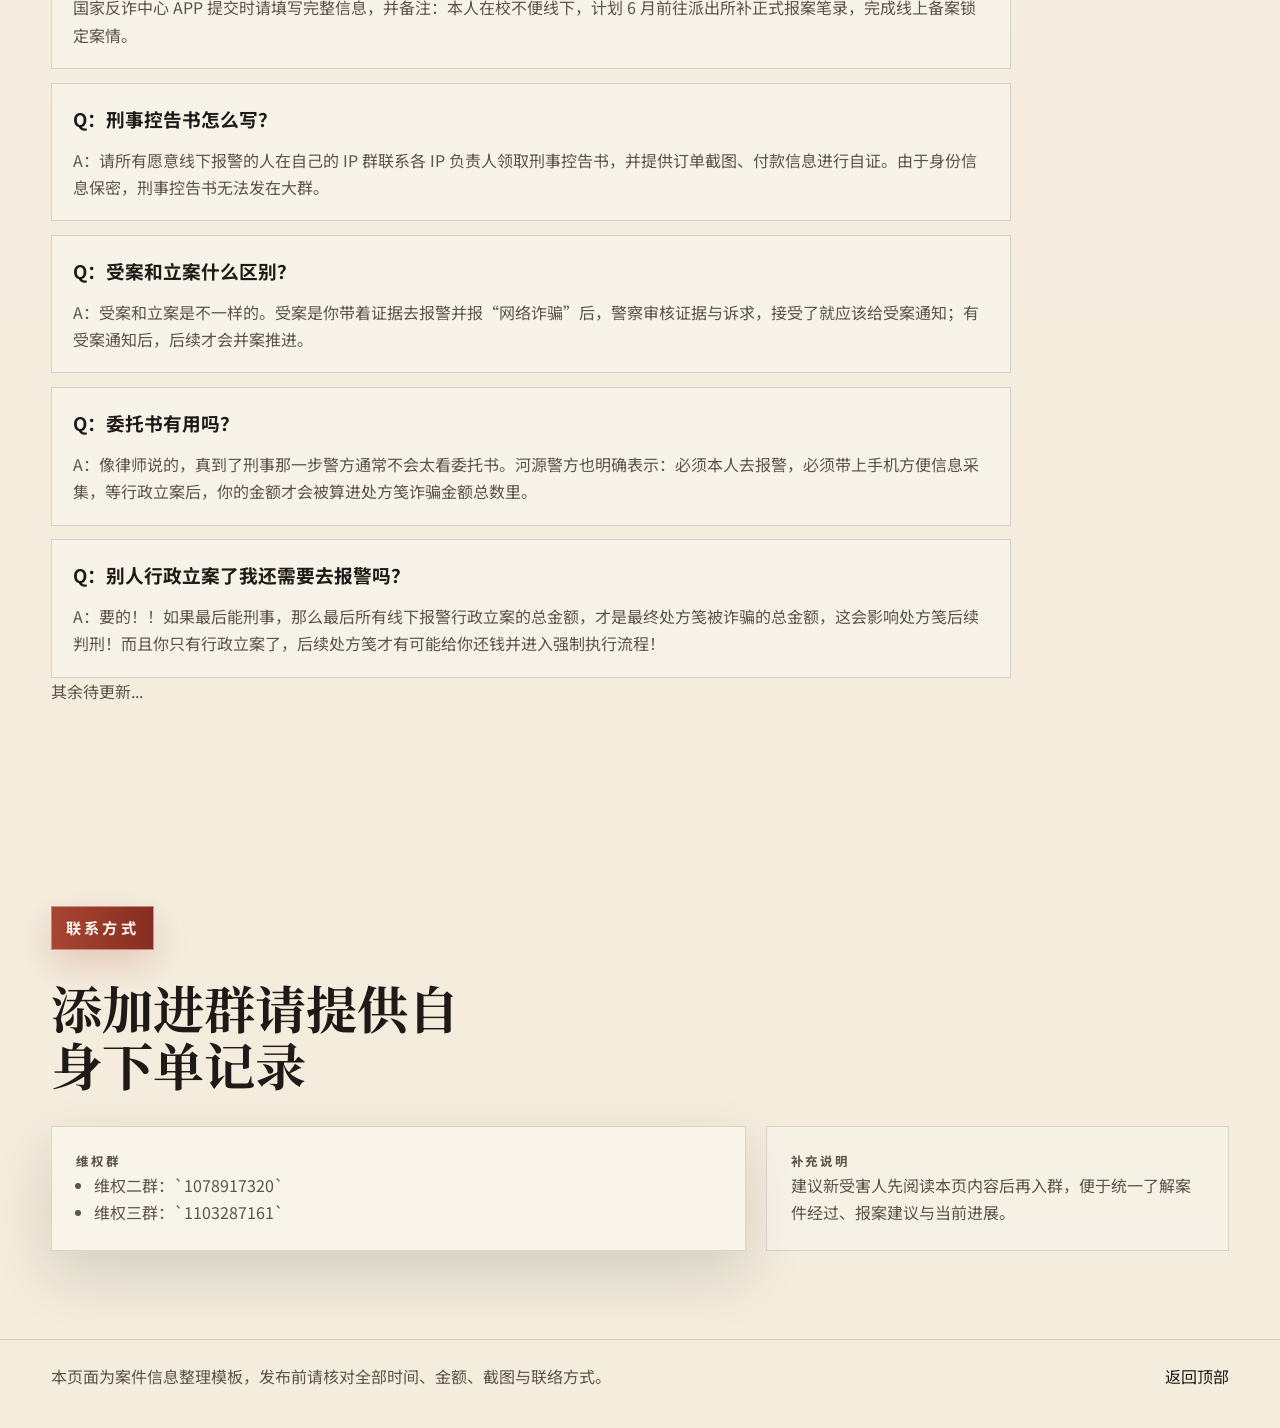
==== commit efac07b5: "update reporting details and add posters" ====
--- a/index.html
+++ b/index.html
@@ -208,6 +208,13 @@
                 <p>大金额受害人在上海南京东路派出所立案行政案件。</p>
               </div>
             </div>
+            <div class="status-point">
+              <p class="status-date">5.16</p>
+              <div class="status-content">
+                <h3>江苏淮安受害人立案成功</h3>
+                <p>江苏淮安受害人已完成立案。</p>
+              </div>
+            </div>
           </div>
         </article>
         <article class="status-card">
@@ -255,7 +262,10 @@
               <div>
                 <p class="reporting-label">管理员可提供</p>
                 <ul class="reporting-list">
-                  <li>刑事控告书</li>
+                  <li>
+                    刑事控告书
+                    <div class="inline-note"><span class="note-tag">注</span> 只是起到让警方重视的作用。实际上如果你立不了刑事，就明确表示自己要行政立案。</div>
+                  </li>
                 </ul>
               </div>
             </div>
@@ -275,7 +285,8 @@
               <div class="flow-arrow">→</div>
               <div class="flow-step">
                 <span class="flow-index">03</span>
-                <p>必须明确提到并案河源，并主动索要《受案回执》，上面会有案件编号，后续查询进度要用。</p>
+                <p>必须明确提到并<strong>主动索要《受案回执》</strong>，上面会有案件编号，后续查询进度要用。</p>
+                <p class="flow-note"><span class="note-tag">注</span> 全程当作正常报案，不管立不立案、并不并案，都要拿到回执。有受案回执就能进内网，后续合并的问题由河源警方负责。</p>
               </div>
             </div>
           </article>
@@ -283,10 +294,12 @@
         <article class="reporting-card reporting-note-card">
           <h4>报案过程注意事项</h4>
           <ul class="reporting-list">
-            <li>警察如果问“已经立行政为什么还带刑事控告书”，就说明人数金额很多，河源那边收集到足够金额会立刑事。</li>
+            <li>警察如果问“已经立行政<span class="inline-emphasis">为什么还带刑事控告书</span>”，就说明人数金额很多，河源那边收集到足够金额会立刑事。</li>
             <li>警察有可能因为事情繁忙出现拖延，但请坚持拿到受案回执。</li>
-            <li>我们的信息来自正规渠道，是诈骗方处方笺自己透露出来的，不要担心。也可以向管理申请信息渠道证明。</li>
+            <li>我们的信息<span class="inline-emphasis">来自正规渠道</span>，是诈骗方处方笺自己透露出来的，不要担心。也可以向管理申请信息渠道证明。</li>
             <li>成年人需本人亲自到场，未成年请在监护人陪同下报案。</li>
+            <li>如果让你们<span class="inline-emphasis">去处方笺所在地派出所报警</span>，可以说已经有人在河源灯塔派出所（当地）报过警，警察可以自行按被控告人身份证进行联系核查。</li>
+            <li>如果说<span class="inline-emphasis">证据不足</span>不能立案，就问清楚是不能立行政还是不能立刑事；你只要行政立案，警察按流程不能无理由拒绝受理。</li>
           </ul>
         </article>
       </div>
@@ -356,6 +369,10 @@
           <h3>Q：委托书有用吗？</h3>
           <p>A：像律师说的，真到了刑事那一步警方通常不会太看委托书。河源警方也明确表示：必须本人去报警，必须带上手机方便信息采集，等行政立案后，你的金额才会被算进处方笺诈骗金额总数里。</p>
         </article>
+        <article class="faq-item">
+          <h3>Q：别人行政立案了我还需要去报警吗？</h3>
+          <p>A：要的！！如果最后能刑事，那么最后所有线下报警行政立案的总金额，才是最终处方笺被诈骗的总金额，这会影响处方笺后续判刑！而且你只有行政立案了，后续处方笺才有可能给你还钱并进入强制执行流程！</p>
+        </article>
       </div>
       <p class="faq-note">其余待更新...</p>
     </section>
--- a/styles.css
+++ b/styles.css
@@ -782,6 +782,32 @@
 
 .flow-step p {
   margin: 0;
+  color: var(--muted);
+}
+
+.flow-step p + p {
+  margin-top: 0.75rem;
+}
+
+.flow-note {
+  padding-top: 0.15rem;
+  font-size: 0.98em;
+}
+
+.note-tag,
+.inline-emphasis {
+  color: var(--accent);
+  font-weight: 800;
+}
+
+.note-tag {
+  display: inline-block;
+  margin-right: 0.3rem;
+}
+
+.inline-note {
+  margin-top: 0.45rem;
+  line-height: 1.65;
   color: var(--muted);
 }
 
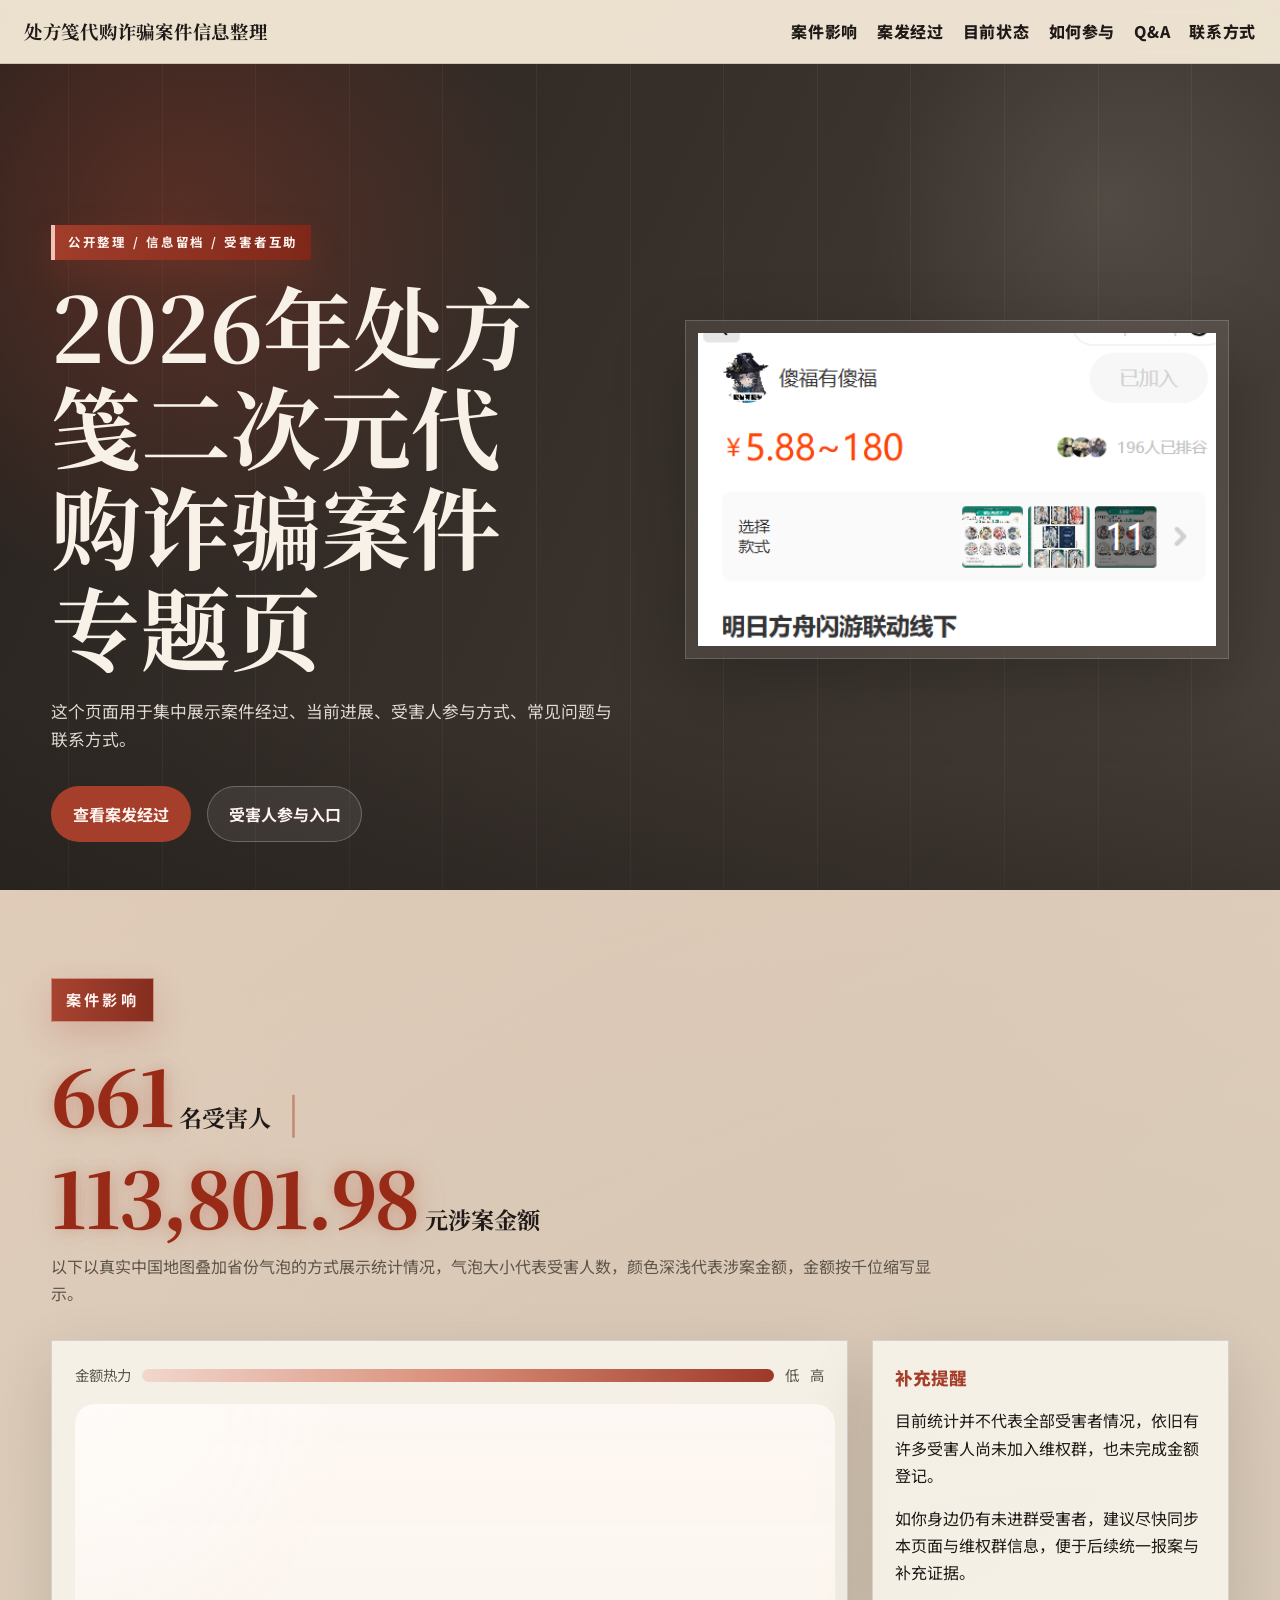
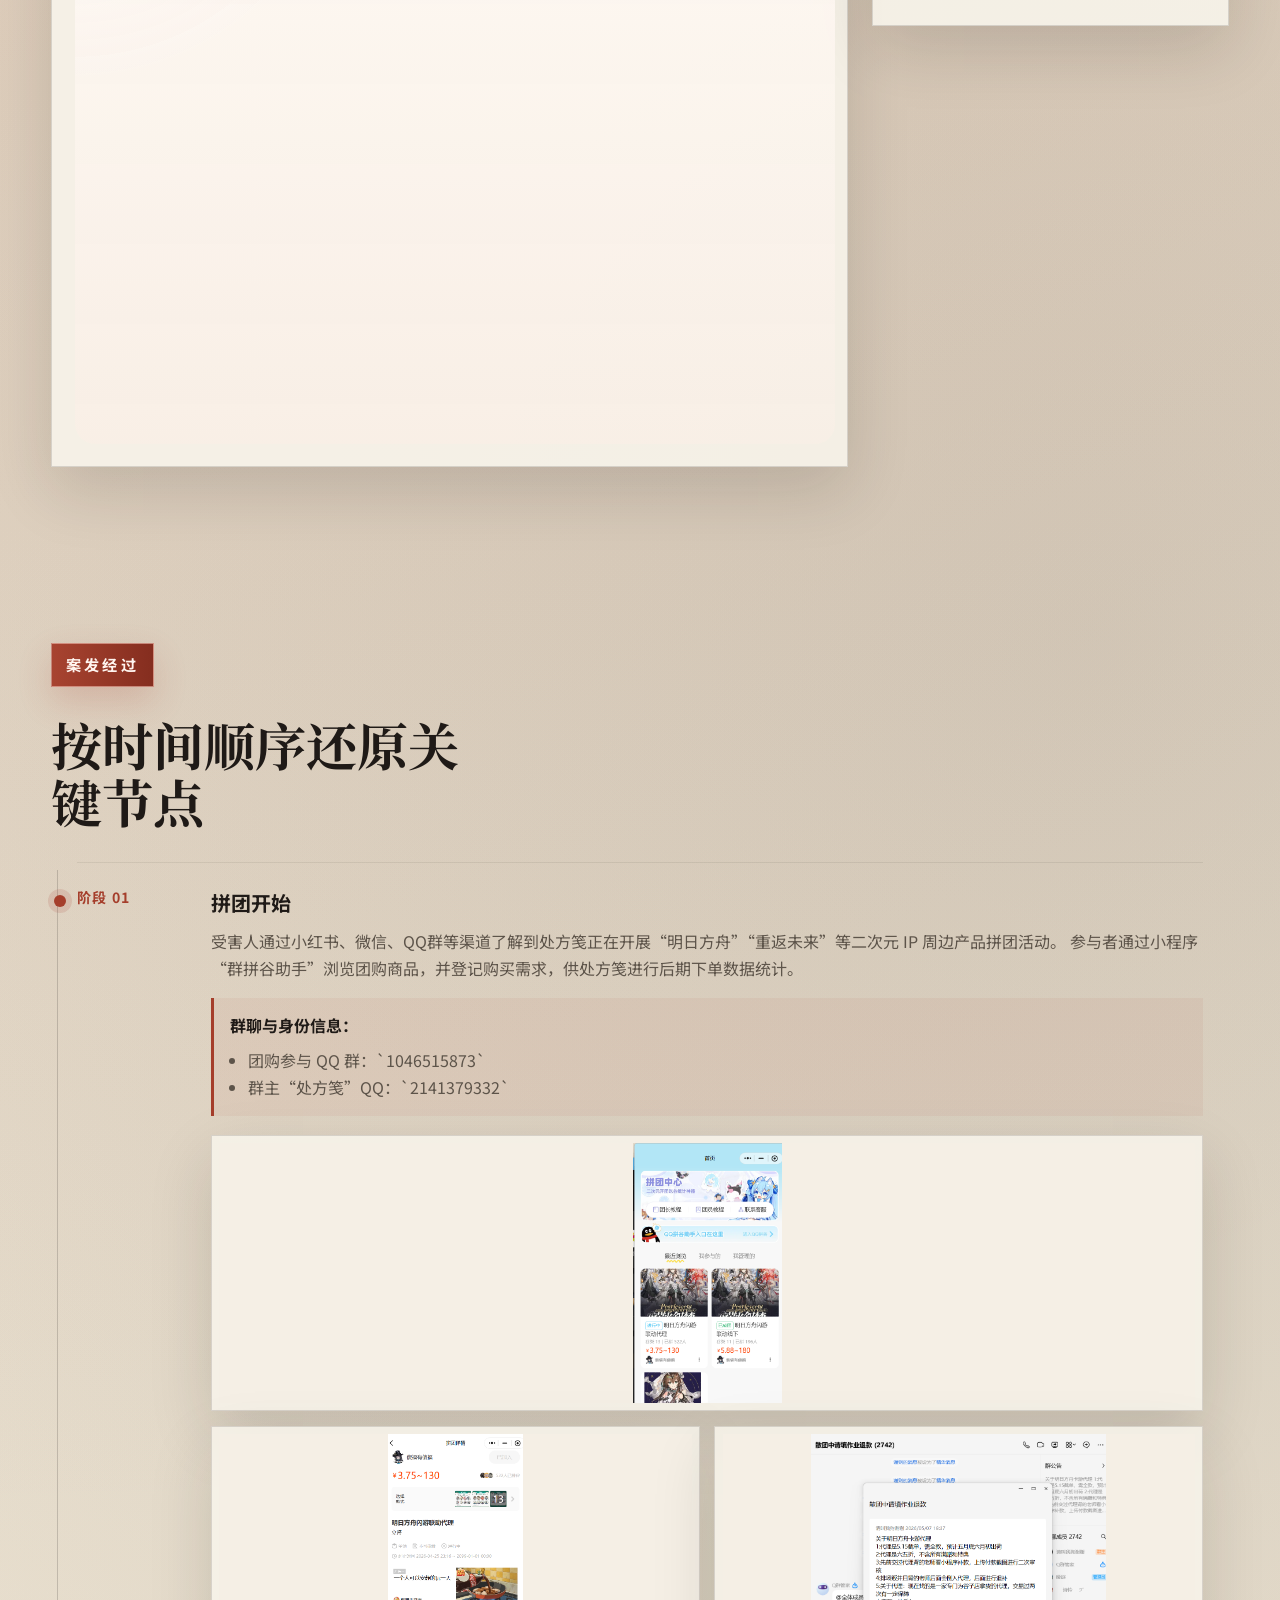
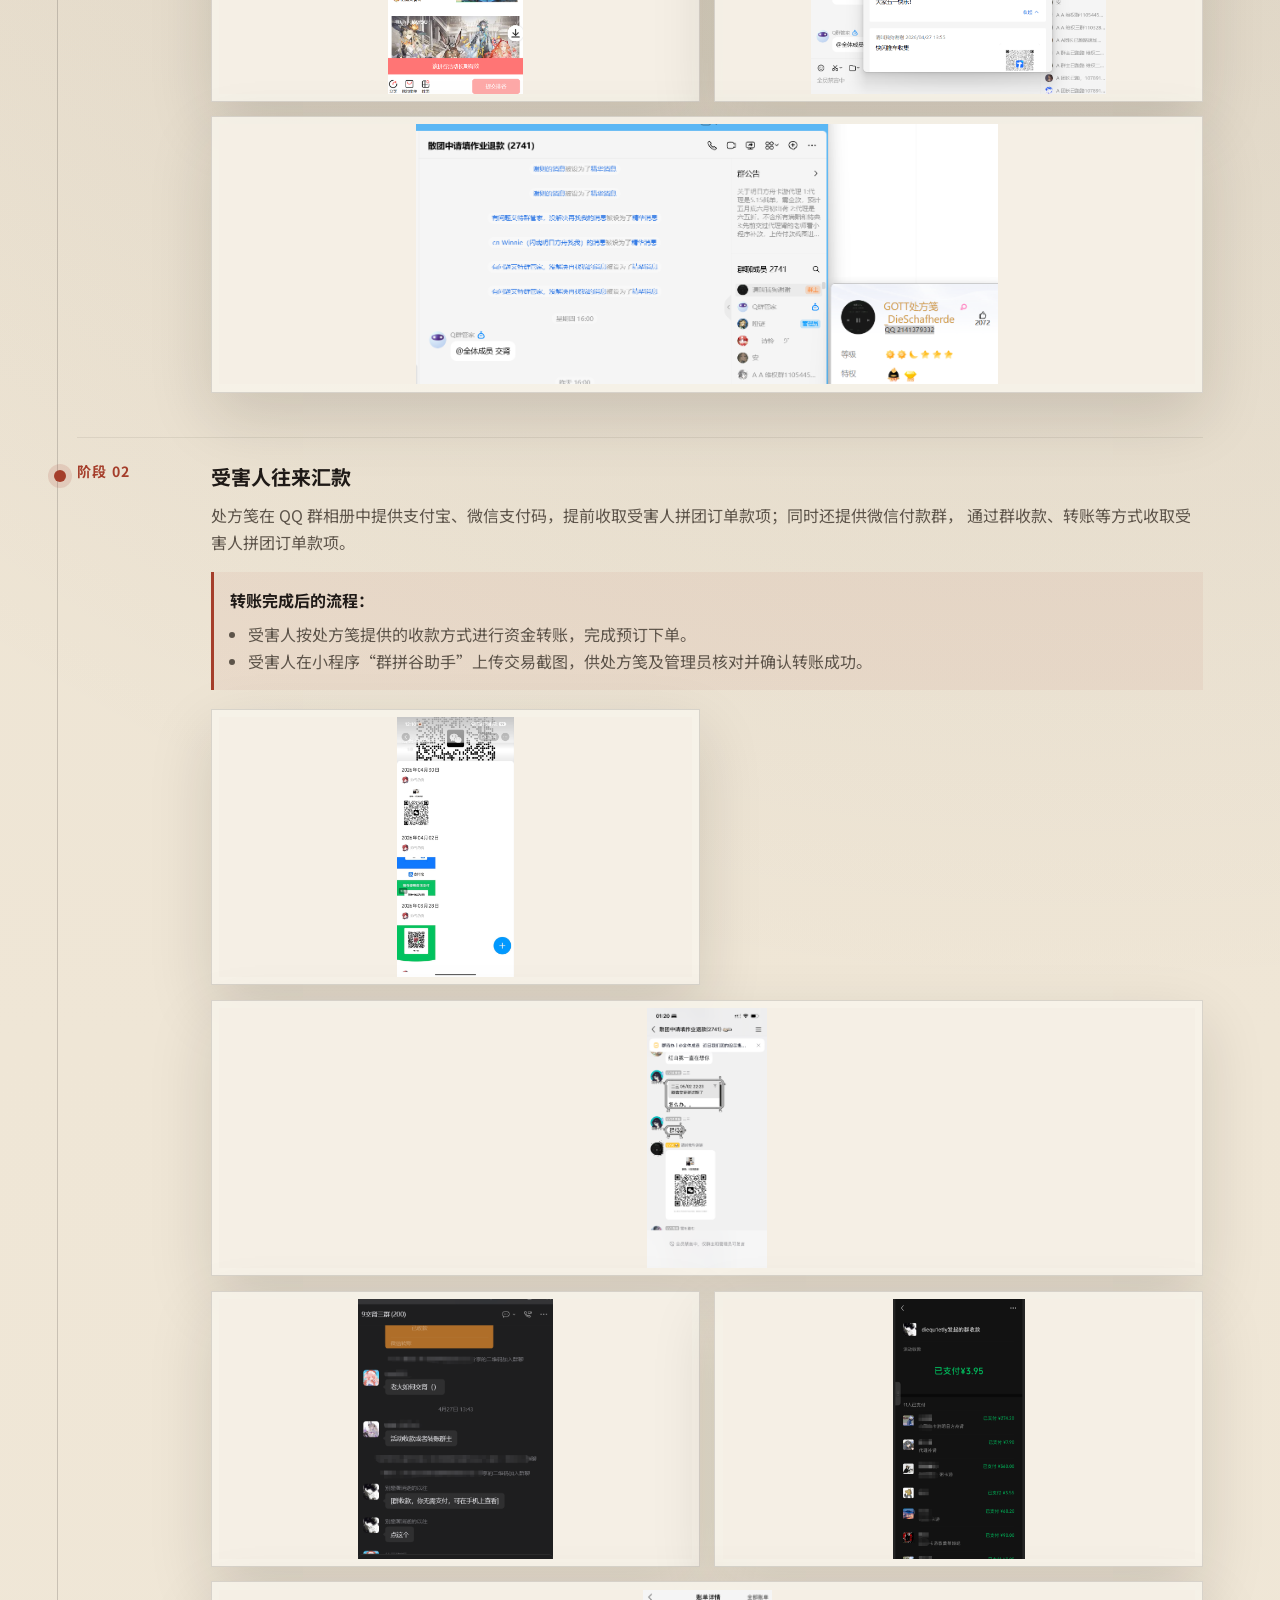
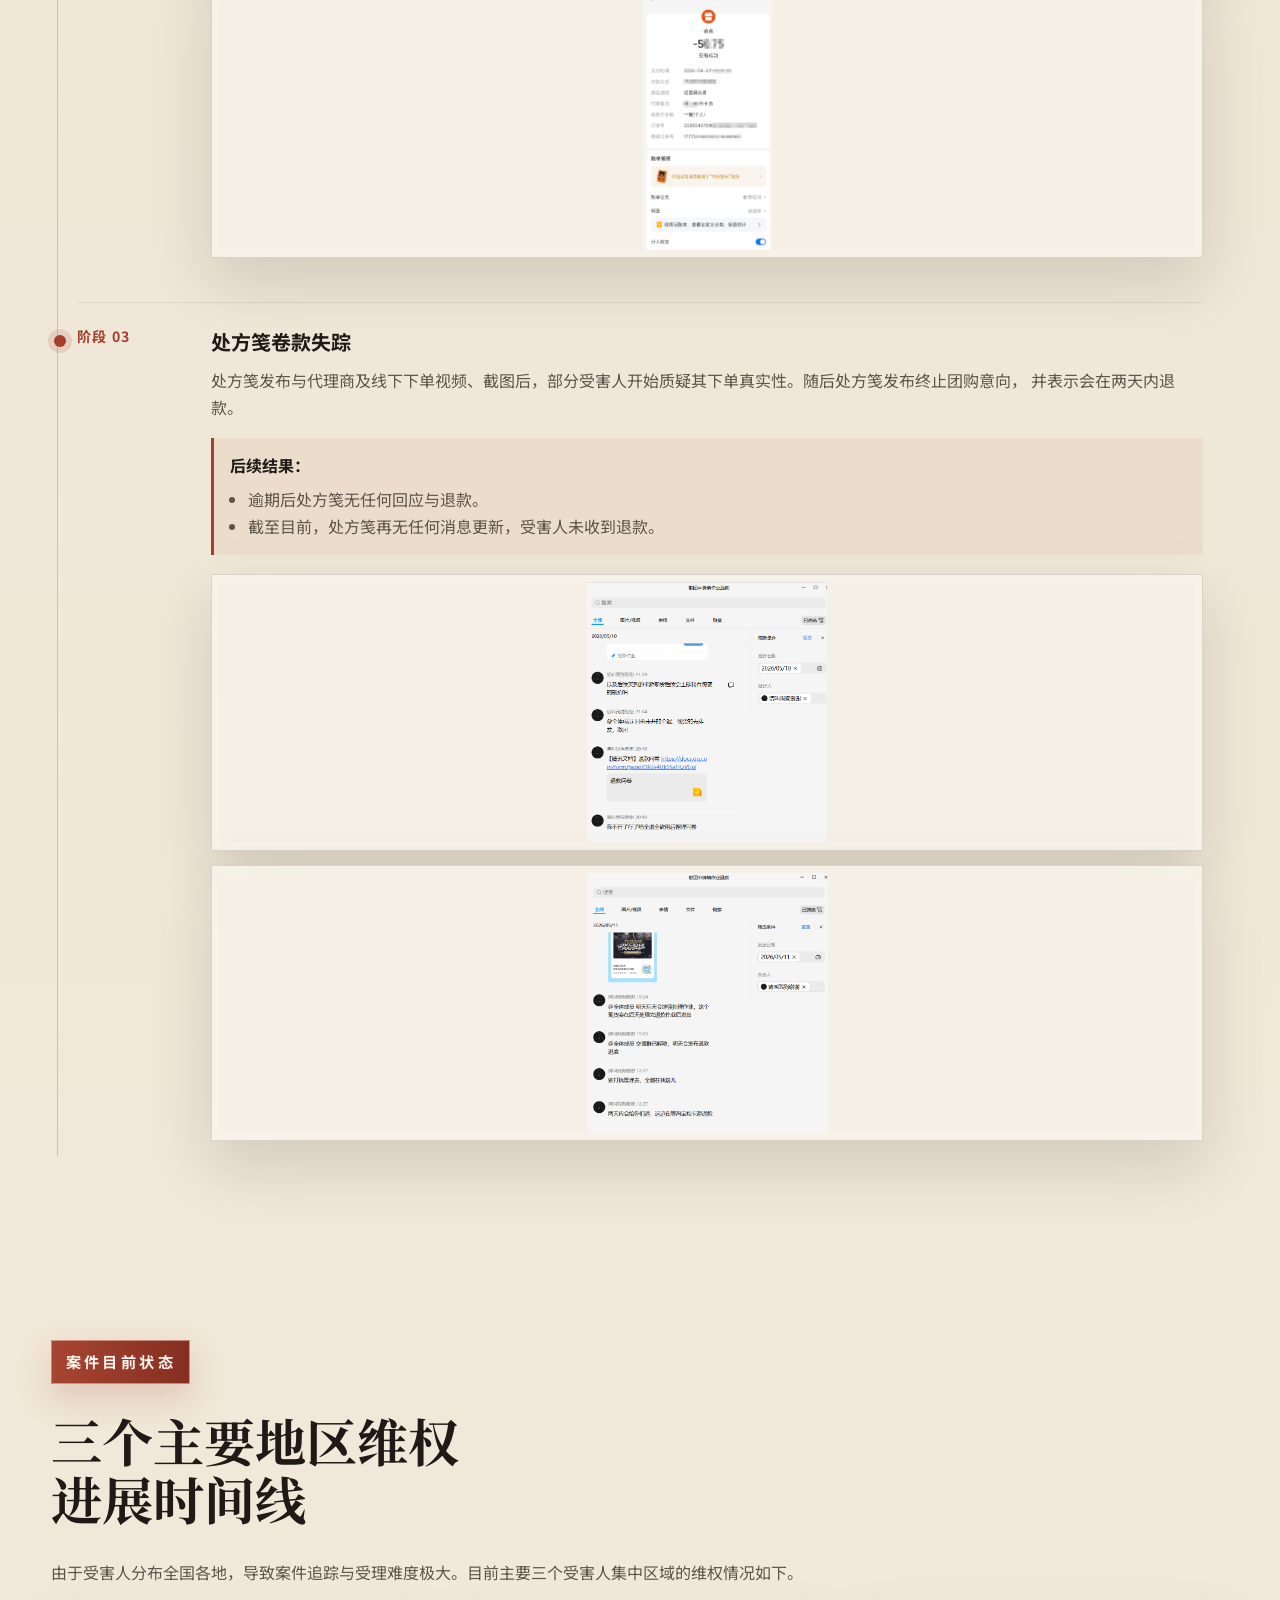
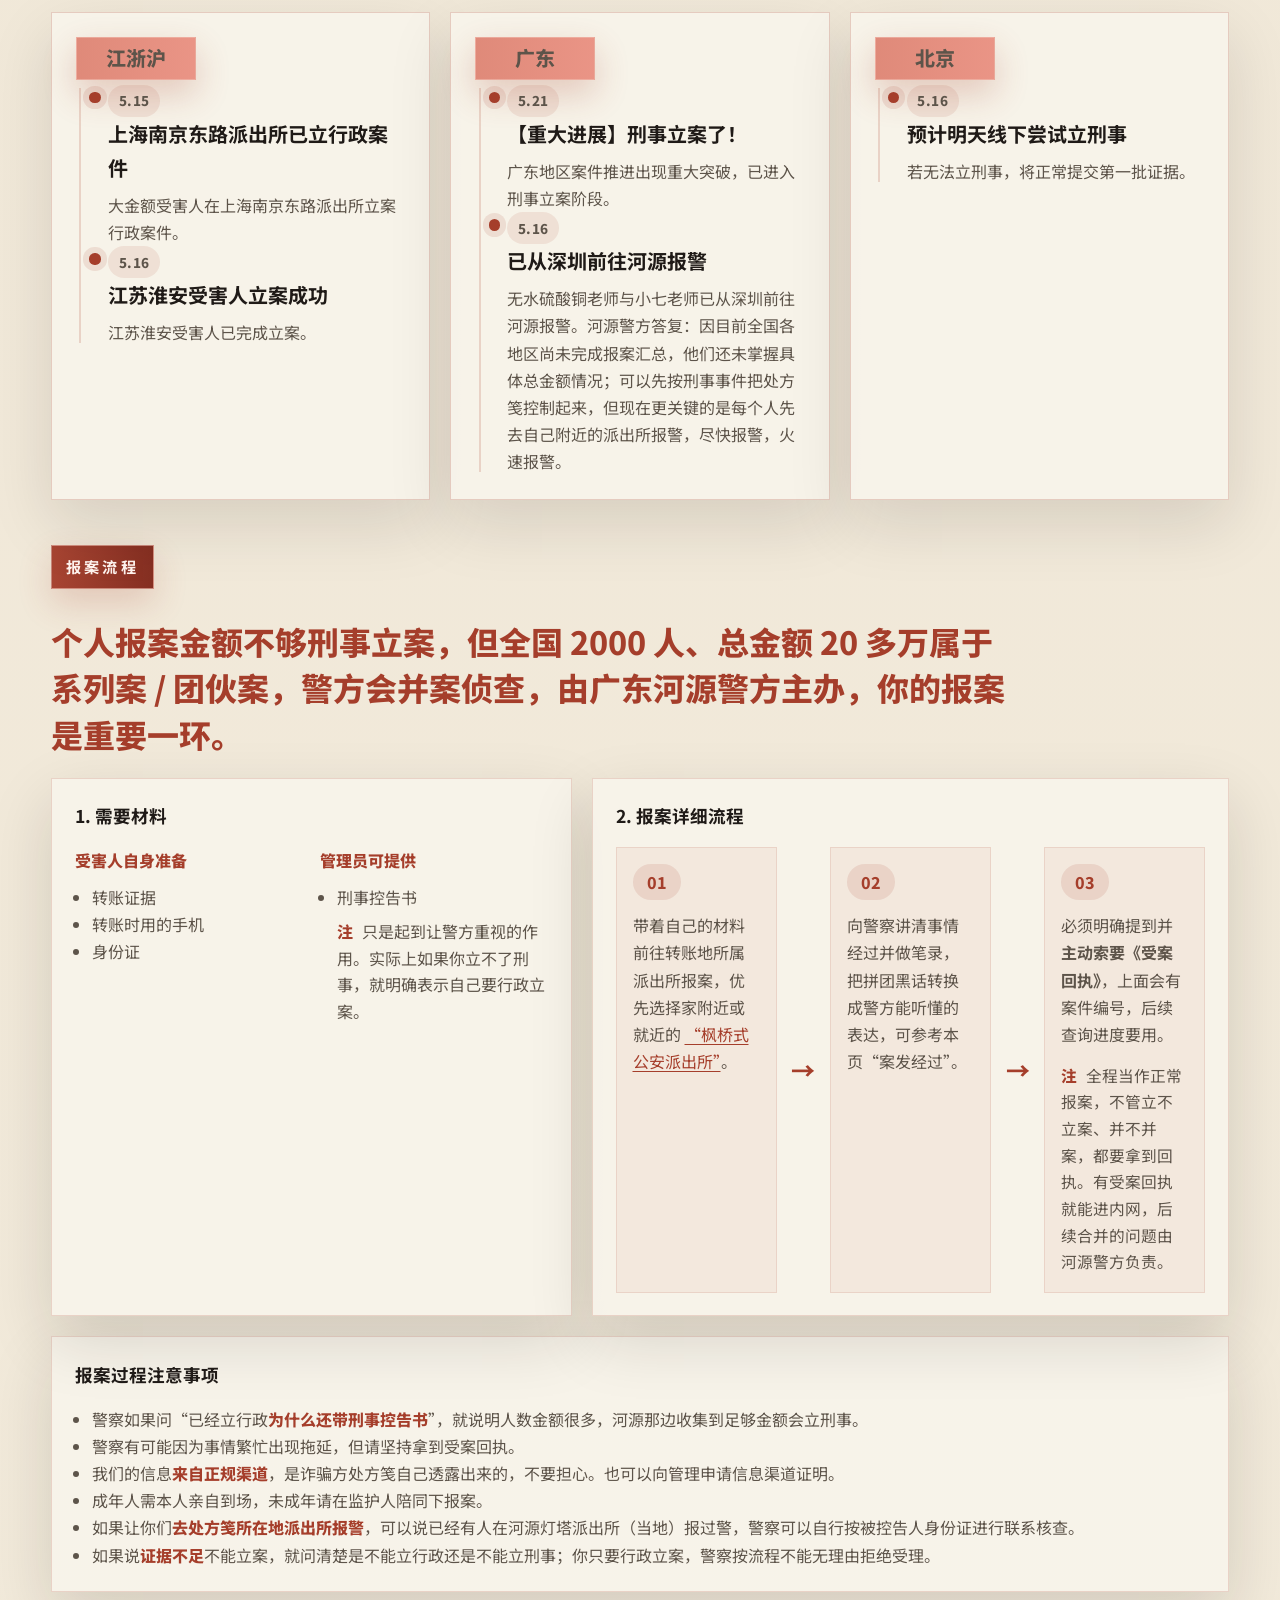
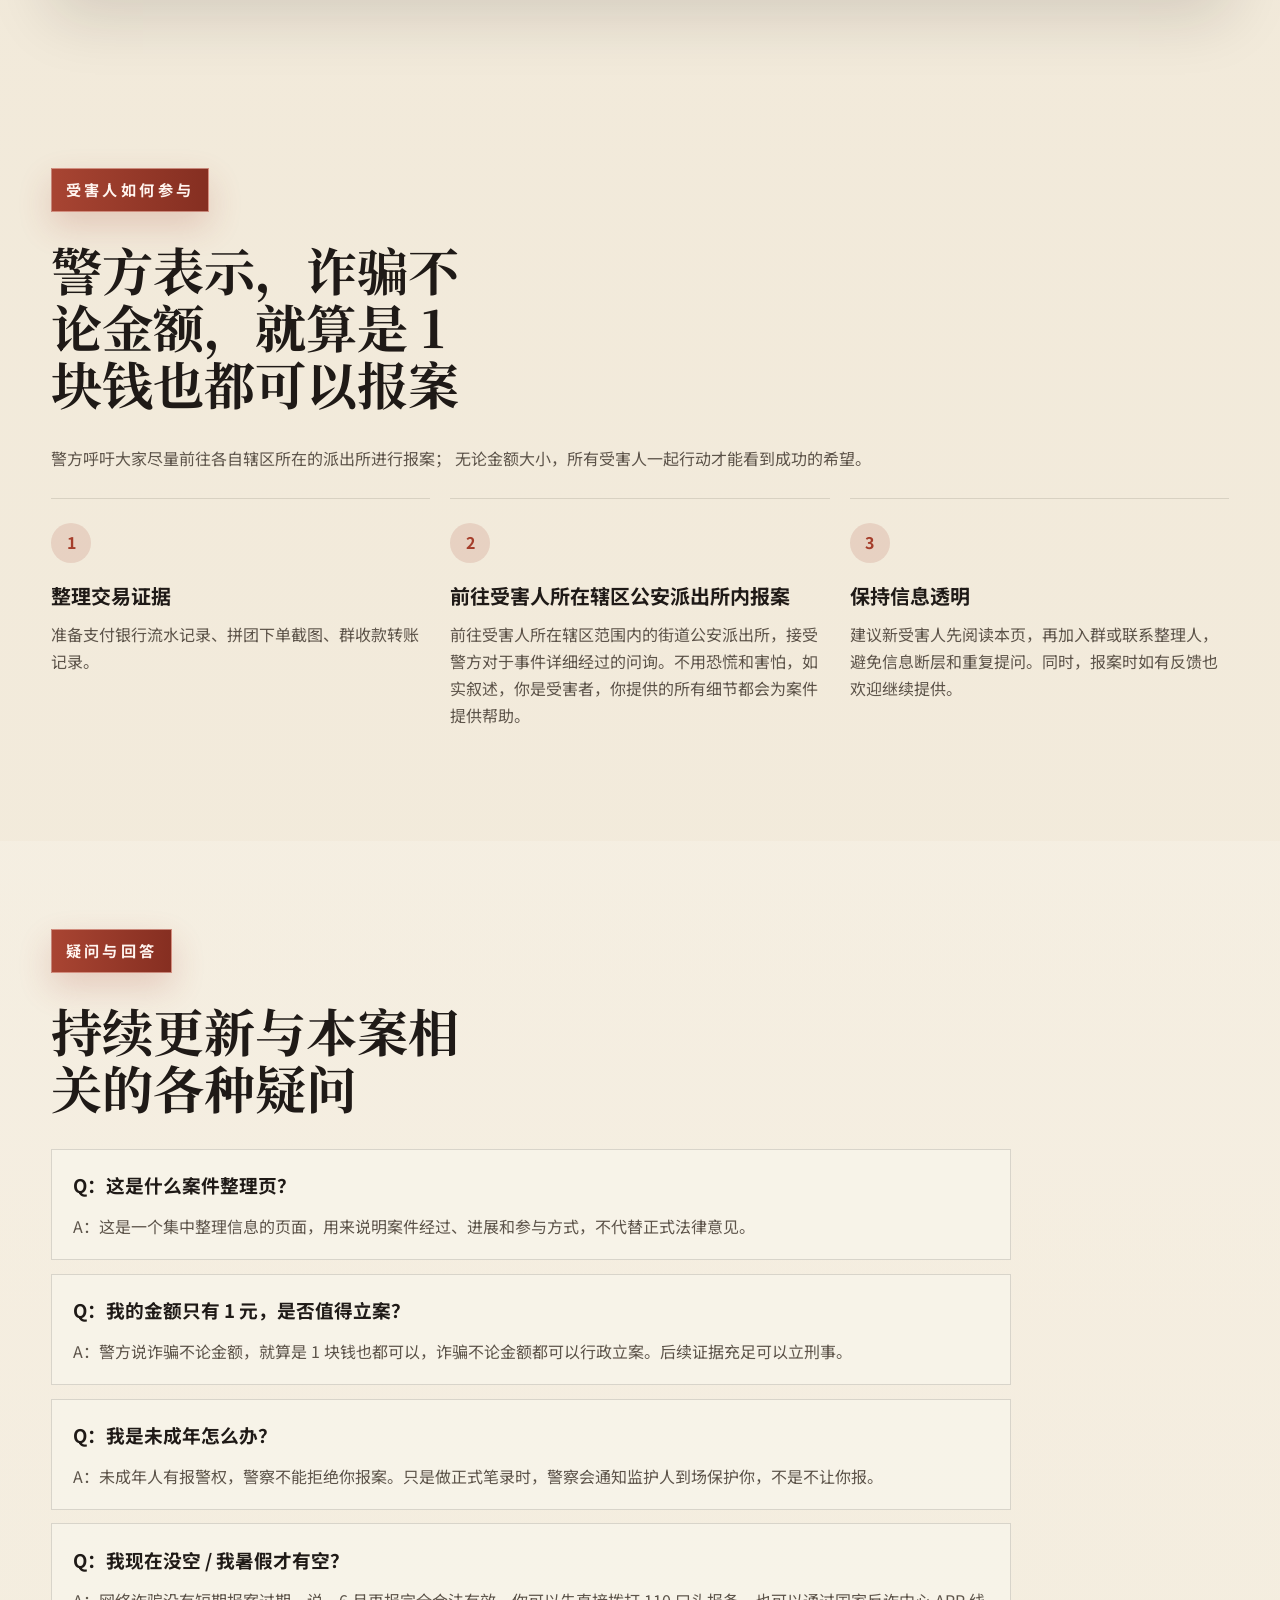
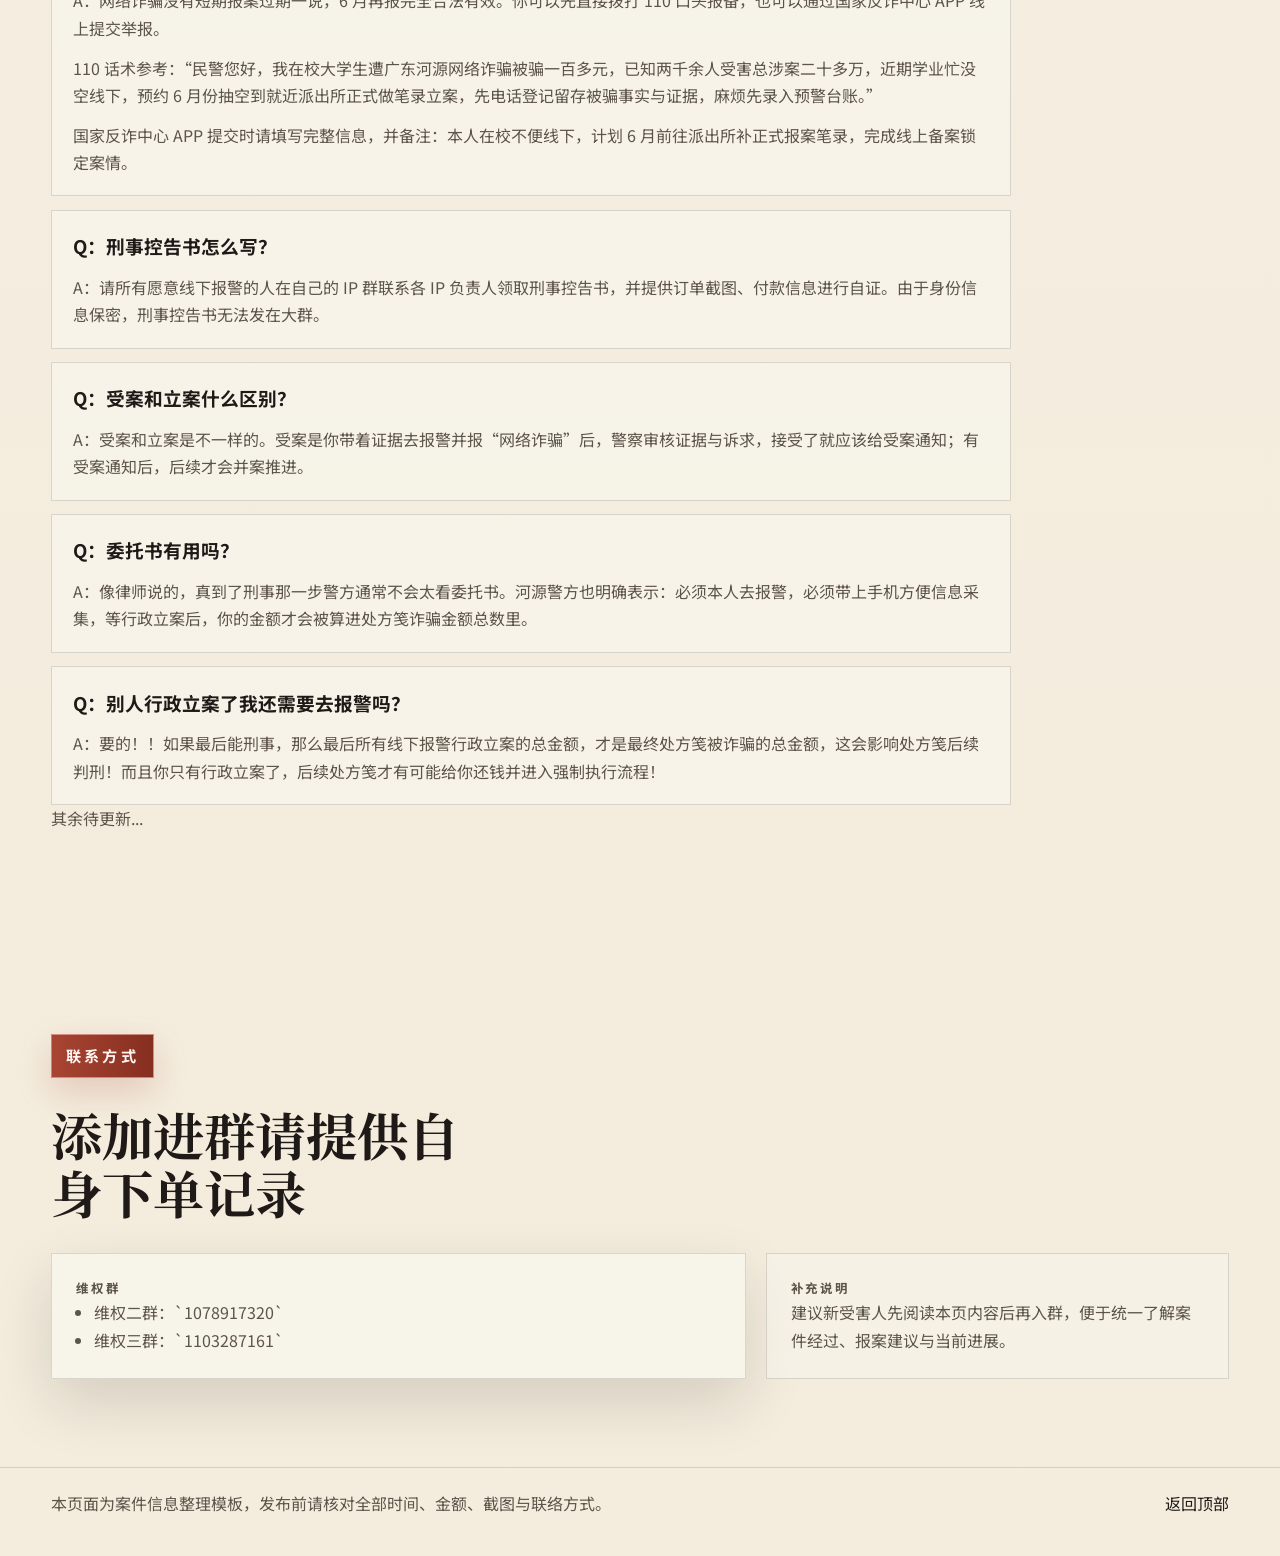
==== commit 1346a23e: "add guangdong criminal case update" ====
--- a/index.html
+++ b/index.html
@@ -221,6 +221,13 @@
           <p class="status-region">广东</p>
           <div class="status-timeline">
             <div class="status-point">
+              <p class="status-date">5.21</p>
+              <div class="status-content">
+                <h3>【重大进展】刑事立案了！</h3>
+                <p>广东地区案件推进出现重大突破，已进入刑事立案阶段。</p>
+              </div>
+            </div>
+            <div class="status-point">
               <p class="status-date">5.16</p>
               <div class="status-content">
                 <h3>已从深圳前往河源报警</h3>
